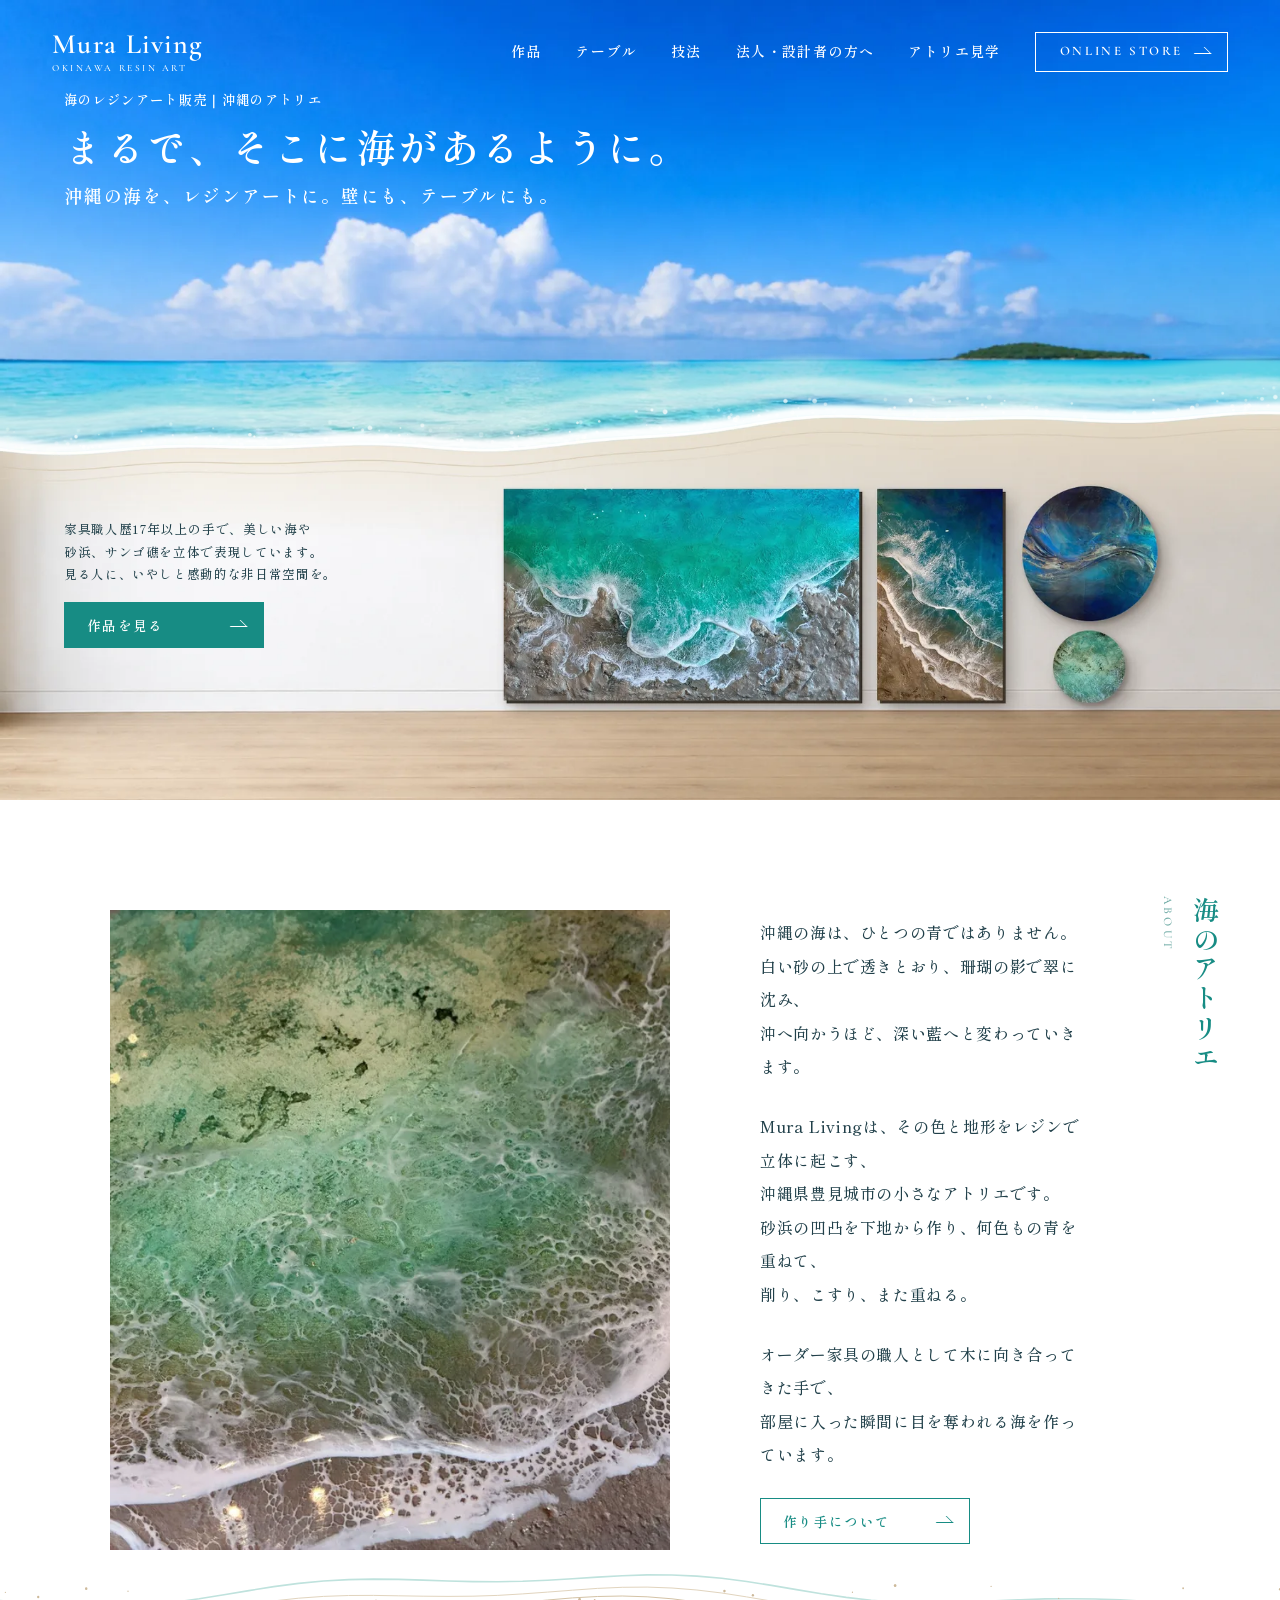
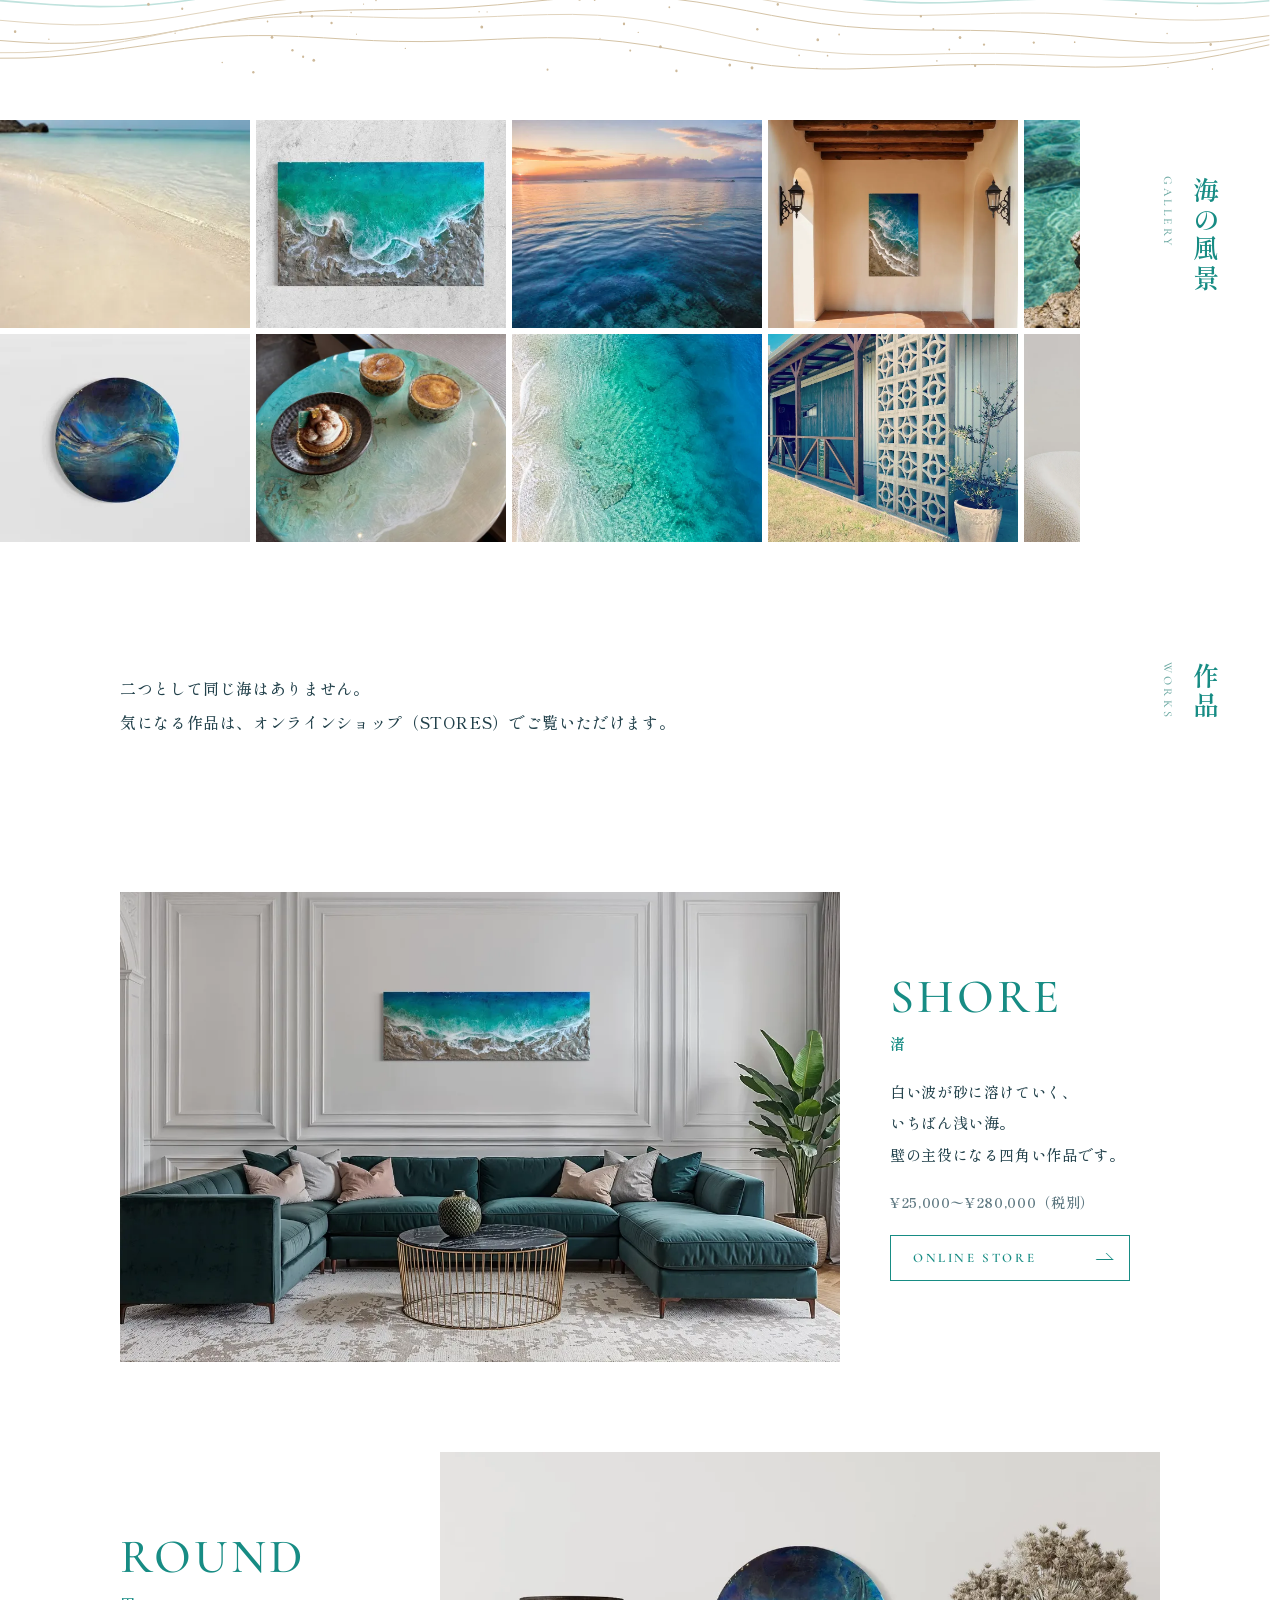
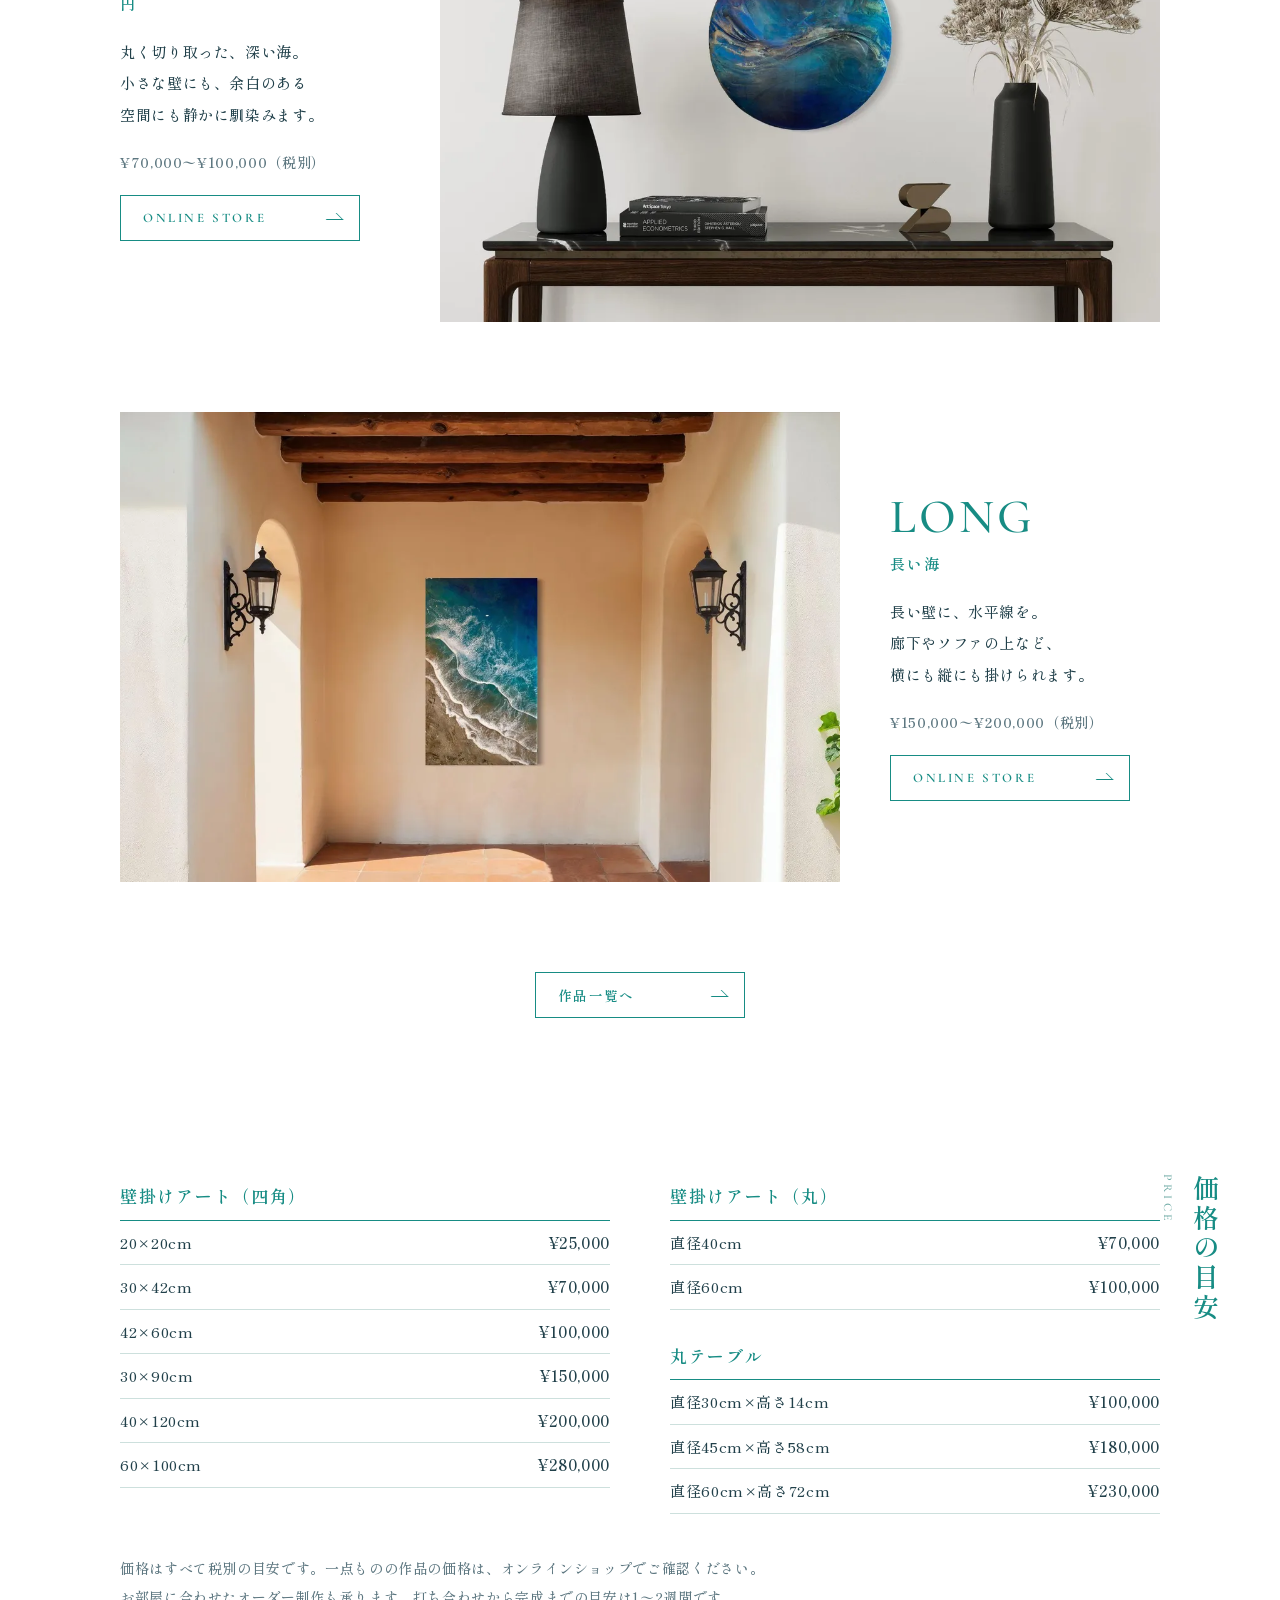
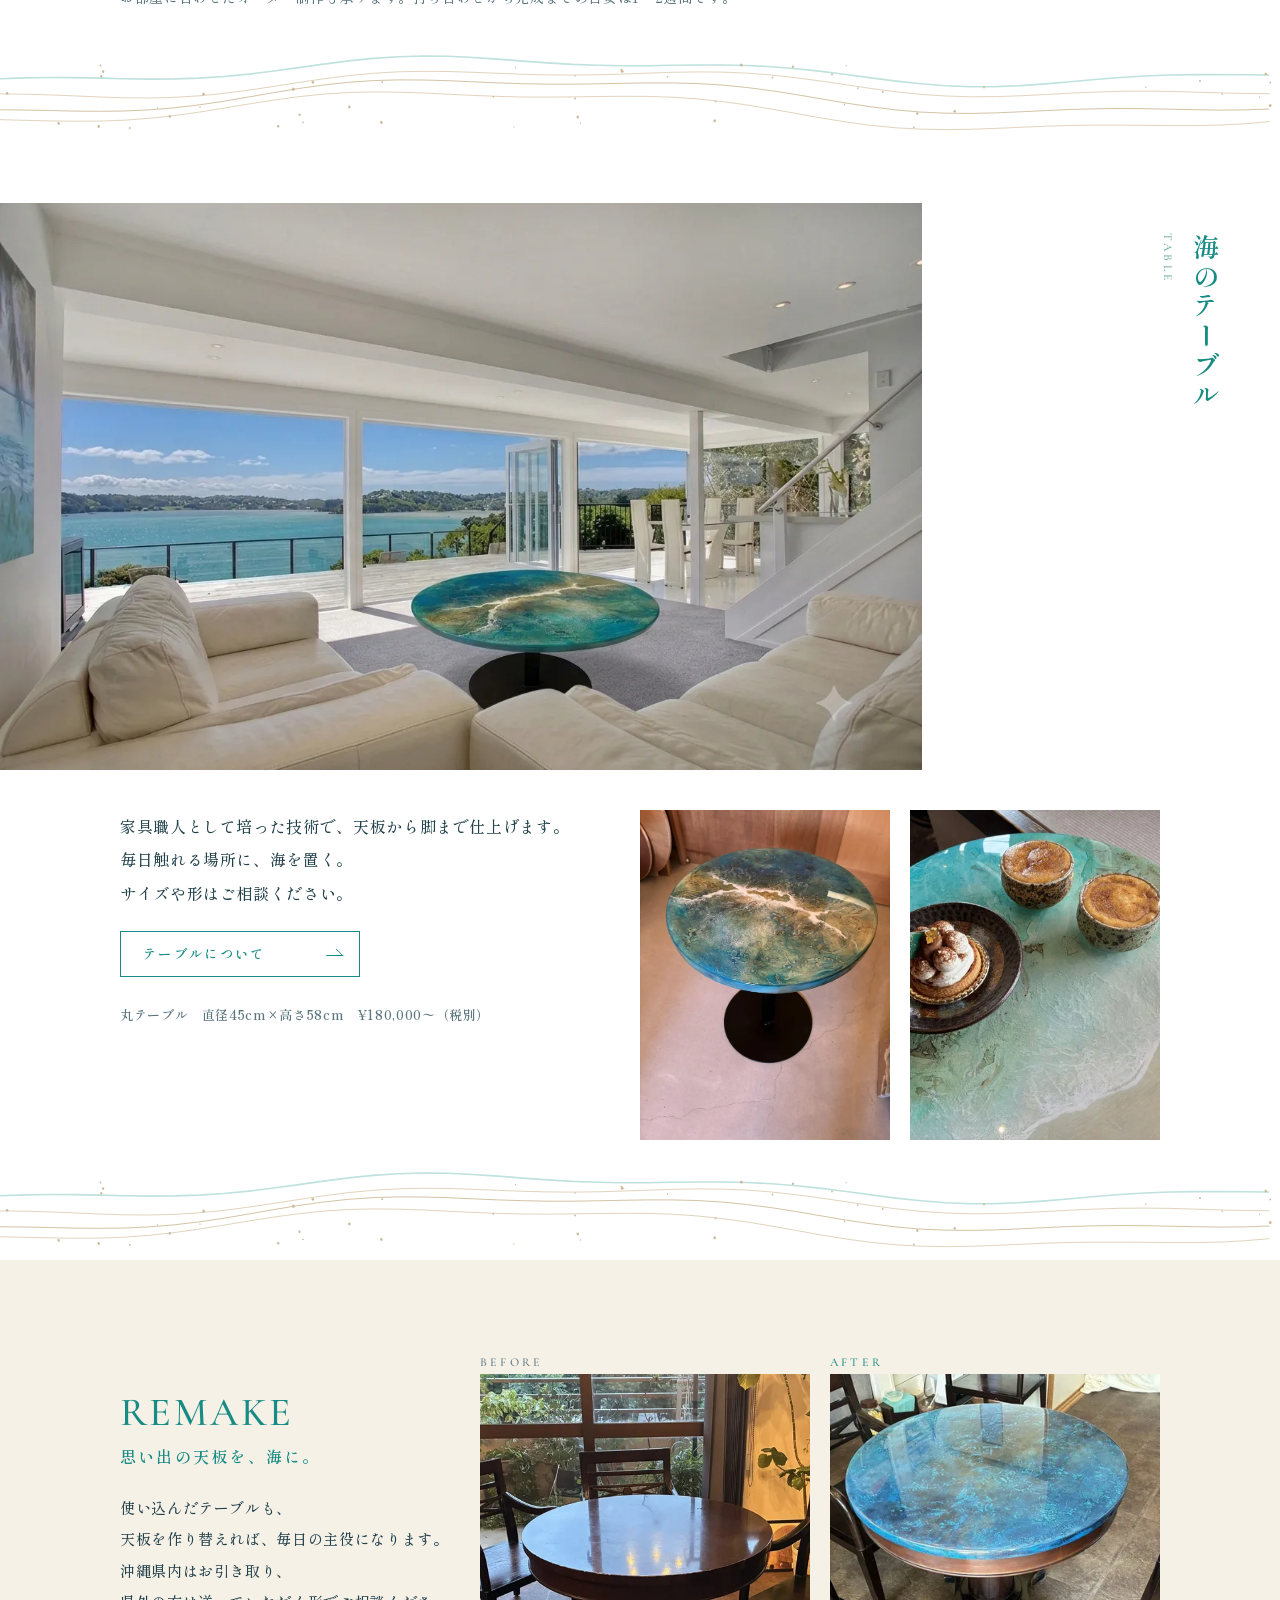
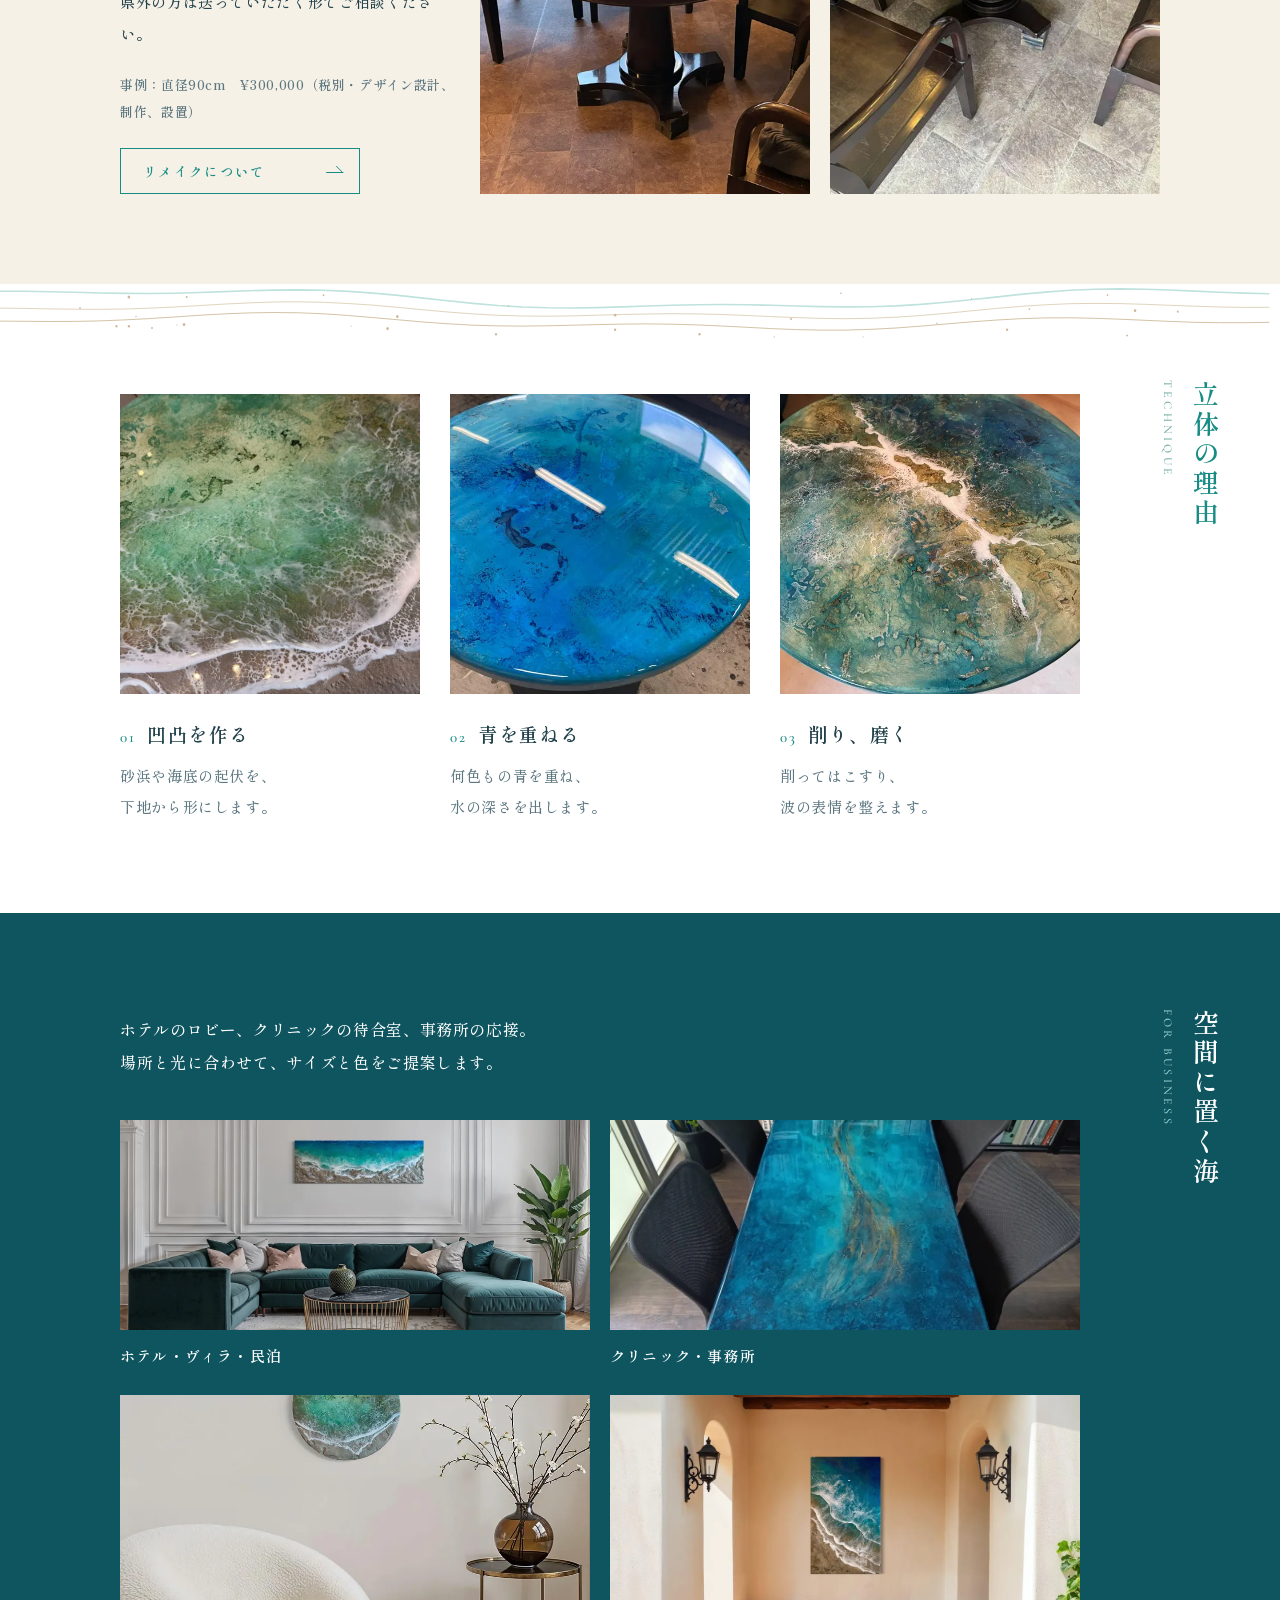
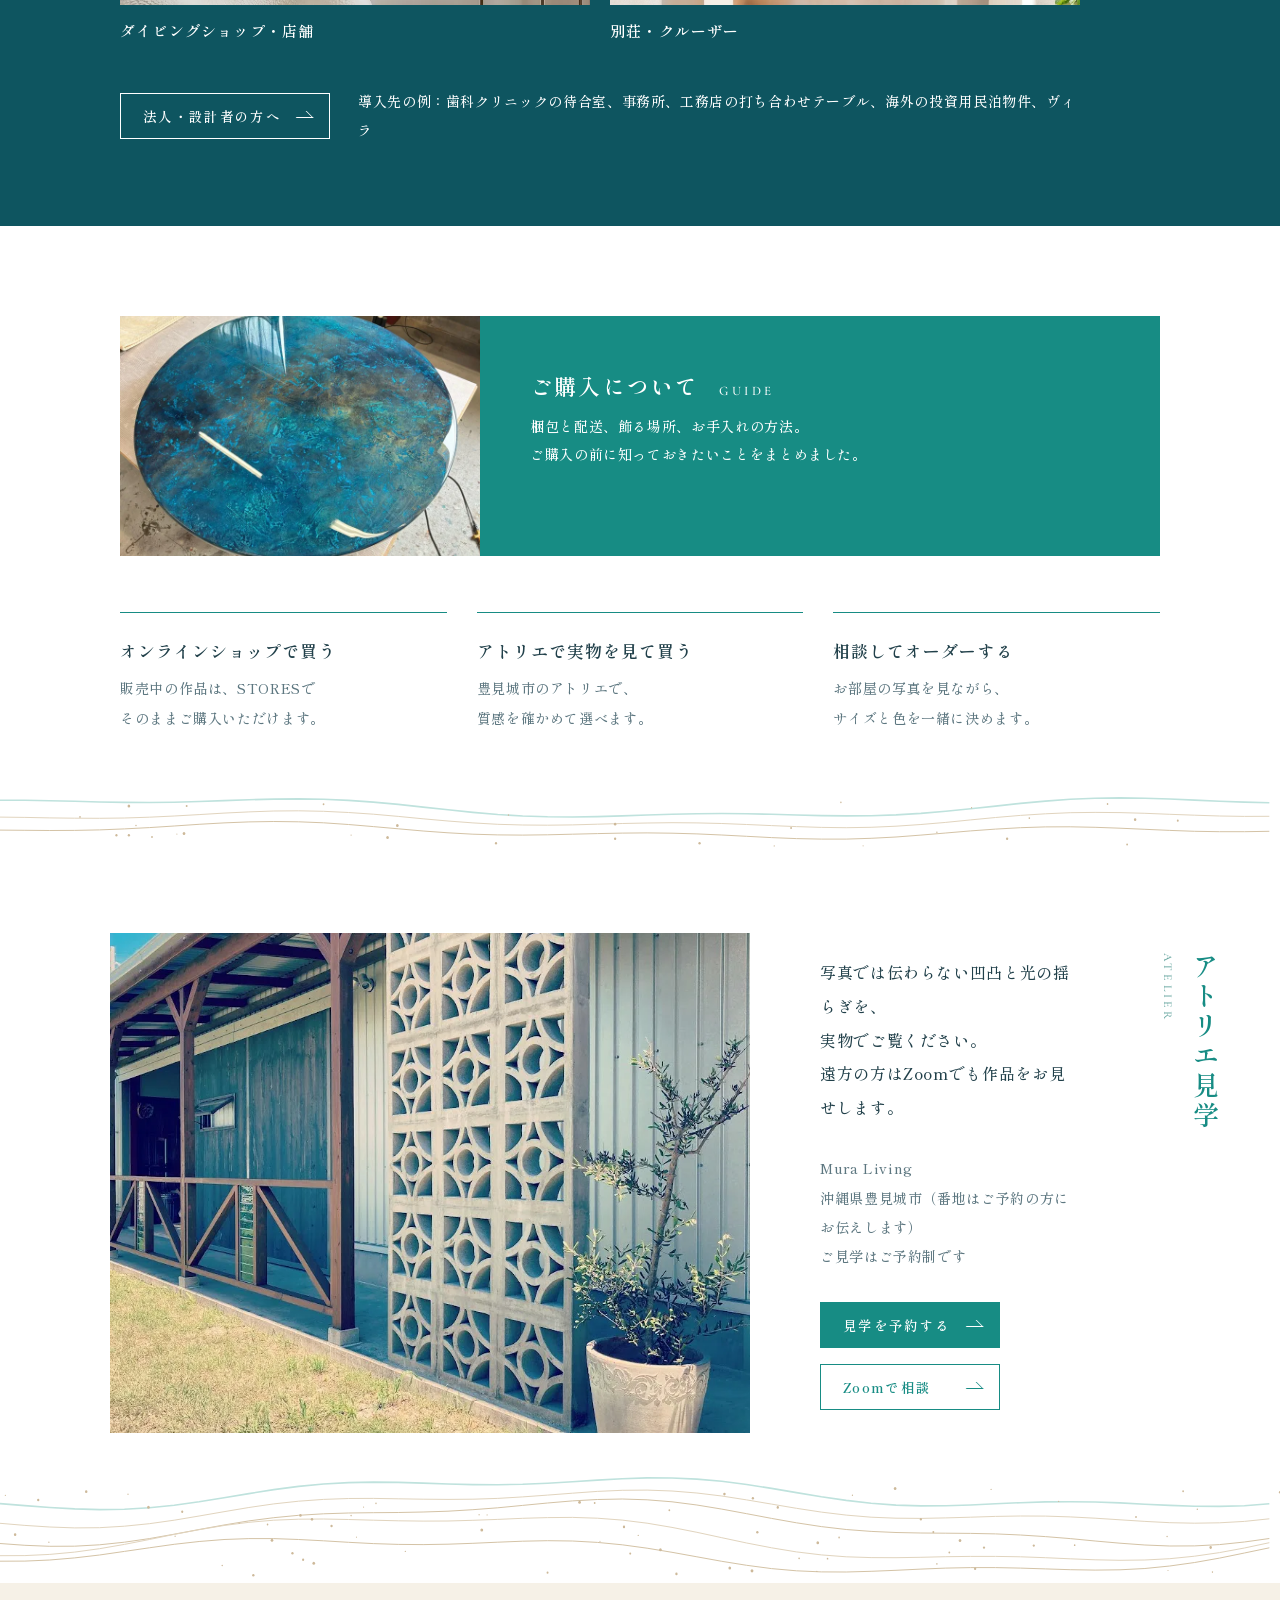
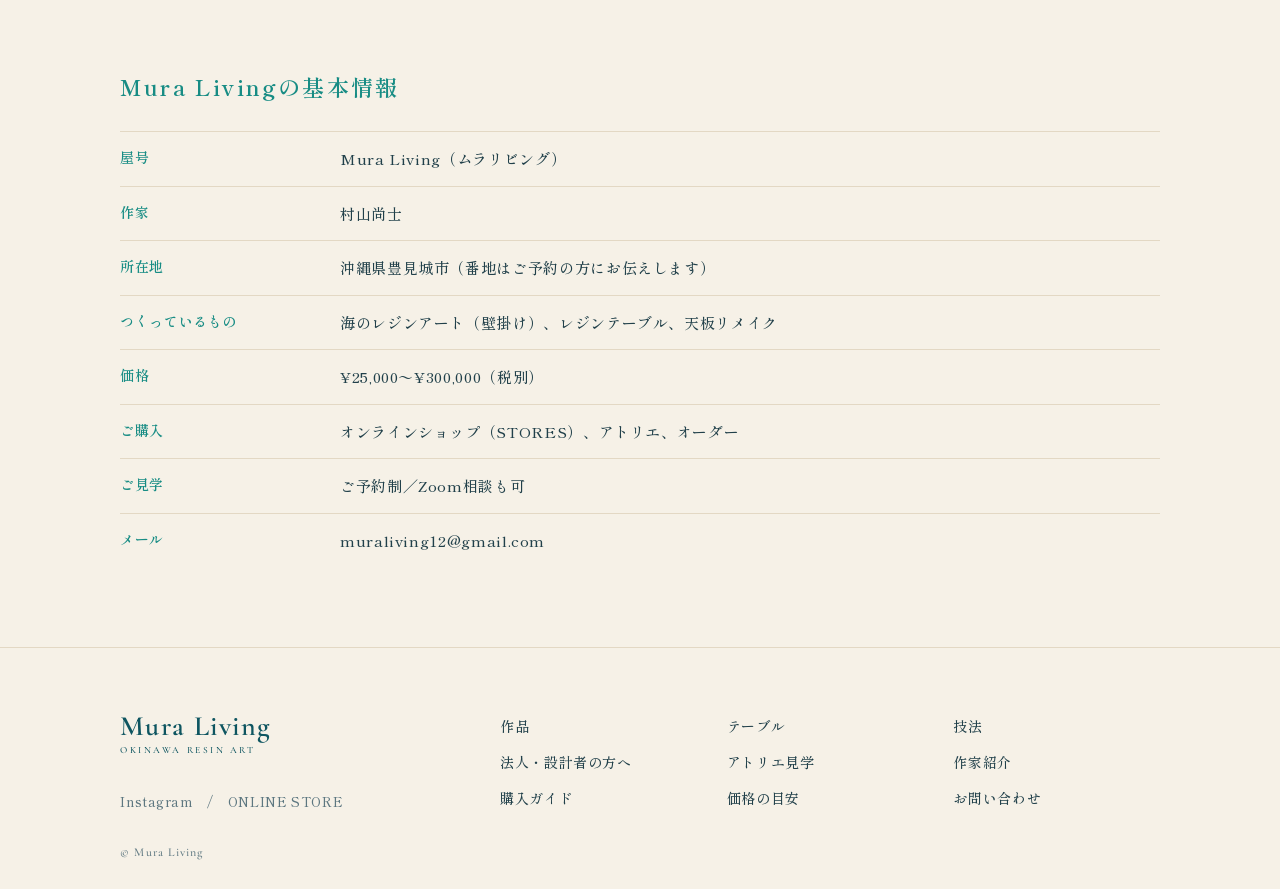
==== index.html @ c01e7023 "ヒーローの見出しを1か所にまとめて一体感を出す Co-Authored-By: Claude Opus 5.5 <noreply@anthropic.com>" ====
<!doctype html>
<html lang="ja">
<head>
<meta charset="utf-8">
<meta name="viewport" content="width=device-width, initial-scale=1">
<meta name="robots" content="noindex, nofollow">
<title>海のレジンアート販売｜沖縄のアトリエ Mura Living</title>
<meta name="description" content="沖縄県豊見城市のアトリエで、立体的な海のレジンアートとレジンテーブルを一点ずつ手作りしています。作品はオンラインショップで購入でき、アトリエ見学やZoom相談も受け付けています。">
<link rel="preconnect" href="https://fonts.googleapis.com">
<link rel="preconnect" href="https://fonts.gstatic.com" crossorigin>
<link rel="stylesheet" href="https://fonts.googleapis.com/css2?family=Shippori+Mincho:wght@500;600&family=Cormorant+Garamond:wght@500;600&display=swap">
<link rel="stylesheet" href="assets/css/style.css?v=9">
</head>
<body>
<header class="hd" id="top">
  <a class="logo" href="#top"><b>Mura Living</b><small>OKINAWA RESIN ART</small></a>
  <button class="burger" aria-label="メニューを開く" aria-expanded="false" aria-controls="nav"><span></span><span></span></button>
  <nav id="nav" class="nav">
    <a href="#works">作品</a>
    <a href="#table">テーブル</a>
    <a href="#technique">技法</a>
    <a href="#business">法人・設計者の方へ</a>
    <a href="#atelier">アトリエ見学</a>
    <a class="btn btn--en" href="https://mura-living.stores.jp/" target="_blank" rel="noopener">ONLINE STORE</a>
  </nav>
</header>

<main>
<section class="hero">
  <picture><source media="(max-width:900px)" srcset="assets/img/h3-sea-sp.webp?v=2"><img class="hero__bg" src="assets/img/h3-sea.webp?v=2" alt="明るい水色の沖縄の海" width="2160" height="1350"></picture>
  <picture><source media="(max-width:900px)" srcset="assets/img/h3-layer-sp.webp?v=4"><img class="hero__layer" src="assets/img/h3-layer.webp?v=4" alt="波打ち際の先の白い壁に飾った、海のレジンアートの作品" width="2160" height="1350"></picture>
  <div class="hero__t1">
    <h1>海のレジンアート販売｜沖縄のアトリエ</h1>
    <p class="hero__copy">まるで、そこに海があるように。</p>
    <p class="hero__sub">沖縄の海を、レジンアートに。壁にも、テーブルにも。</p>
  </div>
  <div class="hero__t2">
    <p class="hero__lead">家具職人歴17年以上の手で、美しい海や<br>砂浜、サンゴ礁を立体で表現しています。<br><span class="pcs">見る人に、いやしと感動的な非日常空間を。</span></p>
    <a class="btn btn--hero" href="#works">作品を見る</a>
  </div>
</section>

<section class="about sand-b1 reveal" id="about">
  <img src="assets/img/image20.webp" alt="砂浜と波の泡を表した、レジンアートの接写" loading="lazy" width="1000" height="750">
  <div class="about__body">
    <p>沖縄の海は、ひとつの青ではありません。<br>白い砂の上で透きとおり、珊瑚の影で翠に沈み、<br>沖へ向かうほど、深い藍へと変わっていきます。</p>
    <p>Mura Livingは、その色と地形をレジンで立体に起こす、<br>沖縄県豊見城市の小さなアトリエです。<br>砂浜の凹凸を下地から作り、何色もの青を重ねて、<br>削り、こすり、また重ねる。</p>
    <p>オーダー家具の職人として木に向き合ってきた手で、<br>部屋に入った瞬間に目を奪われる海を作っています。</p>
    <a class="btn" href="#atelier">作り手について</a>
  </div>
  <h2 class="vhead">海のアトリエ<span>ABOUT</span></h2>
</section>

<section class="gallery" aria-label="海の風景と作品">
  <div class="gallery__wrap">
    <div class="loop"><div class="loop__track">
      <img src="assets/img/g-a2-wave.webp" alt="" loading="lazy"><img src="assets/img/image8.webp" alt="" loading="lazy"><img src="assets/img/g-a3-reef.webp" alt="" loading="lazy"><img src="assets/img/image33.webp" alt="" loading="lazy"><img src="assets/img/g-a4-rock.webp" alt="" loading="lazy">
      <img src="assets/img/g-a2-wave.webp" alt="" loading="lazy"><img src="assets/img/image8.webp" alt="" loading="lazy"><img src="assets/img/g-a3-reef.webp" alt="" loading="lazy"><img src="assets/img/image33.webp" alt="" loading="lazy"><img src="assets/img/g-a4-rock.webp" alt="" loading="lazy">
    </div></div>
    <div class="loop loop--r"><div class="loop__track">
      <img src="assets/img/image14.webp" alt="" loading="lazy"><img src="assets/img/image26.webp" alt="" loading="lazy"><img src="assets/img/g-a1-sea.webp" alt="" loading="lazy"><img src="assets/img/image10.webp" alt="" loading="lazy"><img src="assets/img/image21.webp" alt="" loading="lazy">
      <img src="assets/img/image14.webp" alt="" loading="lazy"><img src="assets/img/image26.webp" alt="" loading="lazy"><img src="assets/img/g-a1-sea.webp" alt="" loading="lazy"><img src="assets/img/image10.webp" alt="" loading="lazy"><img src="assets/img/image21.webp" alt="" loading="lazy">
    </div></div>
  </div>
  <h2 class="vhead">海の風景<span>GALLERY</span></h2>
</section>

<section class="works" id="works">
  <div class="works__lead reveal">
    <p>二つとして同じ海はありません。<br>気になる作品は、オンラインショップ（STORES）でご覧いただけます。</p>
    <h2 class="vhead">作品<span>WORKS</span></h2>
  </div>
  <article class="work reveal">
    <img src="assets/img/image5.webp" alt="ソファの上に掛けた四角い海のレジンアート" loading="lazy" width="1300" height="813">
    <div><h3>SHORE<small>渚</small></h3><p>白い波が砂に溶けていく、<br>いちばん浅い海。<br>壁の主役になる四角い作品です。</p><p class="price">¥25,000〜¥280,000（税別）</p><a class="btn btn--en" href="https://mura-living.stores.jp/" target="_blank" rel="noopener">ONLINE STORE</a></div>
  </article>
  <article class="work work--r reveal">
    <img src="assets/img/image9.webp" alt="棚の上の壁に掛けた丸い海のレジンアート" loading="lazy" width="1200" height="750">
    <div><h3>ROUND<small>円</small></h3><p>丸く切り取った、深い海。<br>小さな壁にも、余白のある<br>空間にも静かに馴染みます。</p><p class="price">¥70,000〜¥100,000（税別）</p><a class="btn btn--en" href="https://mura-living.stores.jp/" target="_blank" rel="noopener">ONLINE STORE</a></div>
  </article>
  <article class="work reveal">
    <img src="assets/img/image33.webp" alt="玄関ホールの壁に掛けた縦長の海のレジンアート" loading="lazy" width="1200" height="750">
    <div><h3>LONG<small>長い海</small></h3><p>長い壁に、水平線を。<br>廊下やソファの上など、<br>横にも縦にも掛けられます。</p><p class="price">¥150,000〜¥200,000（税別）</p><a class="btn btn--en" href="https://mura-living.stores.jp/" target="_blank" rel="noopener">ONLINE STORE</a></div>
  </article>
  <p class="center reveal"><a class="btn" href="https://mura-living.stores.jp/" target="_blank" rel="noopener">作品一覧へ</a></p>
</section>

<section class="price-sec sand-b2 reveal" id="price">
  <div class="price-sec__grid">
    <div><h3>壁掛けアート（四角）</h3>
      <dl><div><dt>20×20cm</dt><dd>¥25,000</dd></div><div><dt>30×42cm</dt><dd>¥70,000</dd></div><div><dt>42×60cm</dt><dd>¥100,000</dd></div><div><dt>30×90cm</dt><dd>¥150,000</dd></div><div><dt>40×120cm</dt><dd>¥200,000</dd></div><div><dt>60×100cm</dt><dd>¥280,000</dd></div></dl></div>
    <div><h3>壁掛けアート（丸）</h3>
      <dl><div><dt>直径40cm</dt><dd>¥70,000</dd></div><div><dt>直径60cm</dt><dd>¥100,000</dd></div></dl>
      <h3 class="mt">丸テーブル</h3>
      <dl><div><dt>直径30cm×高さ14cm</dt><dd>¥100,000</dd></div><div><dt>直径45cm×高さ58cm</dt><dd>¥180,000</dd></div><div><dt>直径60cm×高さ72cm</dt><dd>¥230,000</dd></div></dl></div>
    <p class="note">価格はすべて税別の目安です。一点ものの作品の価格は、オンラインショップでご確認ください。<br>お部屋に合わせたオーダー制作も承ります。打ち合わせから完成までの目安は1〜2週間です。</p>
  </div>
  <h2 class="vhead">価格の目安<span>PRICE</span></h2>
</section>

<section class="table sand-b2" id="table">
  <div class="table__main reveal">
    <img src="assets/img/image24.webp" alt="海の見えるリビングに置いたレジンテーブルの設置イメージ" loading="lazy" width="1257" height="832">
    <h2 class="vhead">海のテーブル<span>TABLE</span></h2>
  </div>
  <div class="table__sub reveal">
    <div><p>家具職人として培った技術で、天板から脚まで仕上げます。<br>毎日触れる場所に、海を置く。<br>サイズや形はご相談ください。</p><a class="btn" href="#contact">テーブルについて</a><p class="price">丸テーブル　直径45cm×高さ58cm　¥180,000〜（税別）</p></div>
    <img src="assets/img/image12.webp" alt="海のレジンアートを天板にした丸テーブル" loading="lazy" width="620" height="827">
    <img src="assets/img/image26.webp" alt="エメラルド色の天板のレジンテーブル" loading="lazy" width="620" height="465">
  </div>
</section>

<section class="remake" id="remake">
  <div class="remake__in reveal">
    <div>
      <h2 class="en">REMAKE<small>思い出の天板を、海に。</small></h2>
      <p>使い込んだテーブルも、<br>天板を作り替えれば、毎日の主役になります。<br>沖縄県内はお引き取り、<br>県外の方は送っていただく形でご相談ください。</p>
      <p class="price">事例：直径90cm　¥300,000（税別・デザイン設計、制作、設置）</p>
      <a class="btn" href="#contact">リメイクについて</a>
    </div>
    <figure><figcaption>BEFORE</figcaption><img src="assets/img/image29.webp" alt="リメイク前の木の丸テーブル" loading="lazy" width="700" height="633"></figure>
    <figure><figcaption class="on">AFTER</figcaption><img src="assets/img/image30.webp" alt="天板を青いレジンアートにしたテーブル" loading="lazy" width="700" height="525"></figure>
  </div>
</section>

<section class="tech sand-t3" id="technique">
  <ol class="tech__list reveal">
    <li><img src="assets/img/image20.webp" alt="砂浜の凹凸を表した接写" loading="lazy"><h3>凹凸を作る</h3><p>砂浜や海底の起伏を、<br>下地から形にします。</p></li>
    <li><img src="assets/img/image18.webp" alt="青を重ねたレジンの天板" loading="lazy"><h3>青を重ねる</h3><p>何色もの青を重ね、<br>水の深さを出します。</p></li>
    <li><img src="assets/img/image19.webp" alt="削って表情を出したレジンの天板" loading="lazy"><h3>削り、磨く</h3><p>削ってはこすり、<br>波の表情を整えます。</p></li>
  </ol>
  <h2 class="vhead">立体の理由<span>TECHNIQUE</span></h2>
</section>

<section class="biz" id="business">
  <div class="biz__in">
    <p class="biz__lead reveal">ホテルのロビー、クリニックの待合室、事務所の応接。<br>場所と光に合わせて、サイズと色をご提案します。</p>
    <ul class="biz__list reveal">
      <li><img src="assets/img/image5.webp" alt="" loading="lazy">ホテル・ヴィラ・民泊</li>
      <li><img src="assets/img/image25.webp" alt="" loading="lazy">クリニック・事務所</li>
      <li><img src="assets/img/image21.webp" alt="" loading="lazy">ダイビングショップ・店舗</li>
      <li><img src="assets/img/image33.webp" alt="" loading="lazy">別荘・クルーザー</li>
    </ul>
    <div class="biz__foot reveal"><a class="btn btn--w" href="#contact">法人・設計者の方へ</a><p>導入先の例：歯科クリニックの待合室、事務所、工務店の打ち合わせテーブル、海外の投資用民泊物件、ヴィラ</p></div>
  </div>
  <h2 class="vhead vhead--w">空間に置く海<span>FOR BUSINESS</span></h2>
</section>

<section class="guide sand-b3" id="guide">
  <div class="guide__band reveal">
    <img src="assets/img/image31.webp" alt="青いレジンの丸い天板" loading="lazy">
    <a href="#contact"><h2>ご購入について<span>GUIDE</span></h2><p>梱包と配送、飾る場所、お手入れの方法。<br>ご購入の前に知っておきたいことをまとめました。</p></a>
  </div>
  <ul class="guide__ways reveal">
    <li><h3>オンラインショップで買う</h3><p>販売中の作品は、STORESで<br>そのままご購入いただけます。</p></li>
    <li><h3>アトリエで実物を見て買う</h3><p>豊見城市のアトリエで、<br>質感を確かめて選べます。</p></li>
    <li><h3>相談してオーダーする</h3><p>お部屋の写真を見ながら、<br>サイズと色を一緒に決めます。</p></li>
  </ul>
</section>

<section class="atelier sand-b1" id="atelier">
  <img class="reveal" src="assets/img/image10.webp" alt="ブロック塀のあるアトリエの外観" loading="lazy" width="881" height="879">
  <div class="reveal" id="contact">
    <p>写真では伝わらない凹凸と光の揺らぎを、<br>実物でご覧ください。<br>遠方の方はZoomでも作品をお見せします。</p>
    <p class="addr">Mura Living<br>沖縄県豊見城市（番地はご予約の方にお伝えします）<br>ご見学はご予約制です</p>
    <div class="btns"><a class="btn btn--fill" href="mailto:muraliving12@gmail.com?subject=アトリエ見学の予約">見学を予約する</a><a class="btn" href="mailto:muraliving12@gmail.com?subject=Zoom相談">Zoomで相談</a></div>
  </div>
  <h2 class="vhead">アトリエ見学<span>ATELIER</span></h2>
</section>

<section class="facts" id="facts">
  <h2 class="reveal">Mura Livingの基本情報</h2>
  <dl class="reveal">
    <div><dt>屋号</dt><dd>Mura Living（ムラリビング）</dd></div>
    <div><dt>作家</dt><dd>村山尚士</dd></div>
    <div><dt>所在地</dt><dd>沖縄県豊見城市（番地はご予約の方にお伝えします）</dd></div>
    <div><dt>つくっているもの</dt><dd>海のレジンアート（壁掛け）、レジンテーブル、天板リメイク</dd></div>
    <div><dt>価格</dt><dd>¥25,000〜¥300,000（税別）</dd></div>
    <div><dt>ご購入</dt><dd>オンラインショップ（STORES）、アトリエ、オーダー</dd></div>
    <div><dt>ご見学</dt><dd>ご予約制／Zoom相談も可</dd></div>
    <div><dt>メール</dt><dd>muraliving12@gmail.com</dd></div>
  </dl>
</section>
</main>

<footer class="ft">
  <div>
    <a class="logo" href="#top"><b>Mura Living</b><small>OKINAWA RESIN ART</small></a>
    <p class="ft__sns"><a href="https://www.instagram.com/mura_living.okinawa/" target="_blank" rel="noopener">Instagram</a>　/　<a href="https://mura-living.stores.jp/" target="_blank" rel="noopener">ONLINE STORE</a></p>
  </div>
  <nav aria-label="フッター">
    <a href="#works">作品</a><a href="#table">テーブル</a><a href="#technique">技法</a>
    <a href="#business">法人・設計者の方へ</a><a href="#atelier">アトリエ見学</a><a href="#about">作家紹介</a>
    <a href="#guide">購入ガイド</a><a href="#price">価格の目安</a><a href="#contact">お問い合わせ</a>
  </nav>
  <small class="ft__c">© Mura Living</small>
</footer>
<script src="assets/js/main.js"></script>
</body>
</html>
---- assets/css/style.css ----
/* Mura Living 案A */
:root{--ink:#21404A;--sub:#5D7780;--teal:#178C84;--deep:#0E5560;--line:#CDE0DD;--sand:#F6F1E7;--en:"Cormorant Garamond",serif;--jp:"Shippori Mincho","Hiragino Mincho ProN","Yu Mincho",serif}
*{box-sizing:border-box}html{scroll-behavior:smooth;scroll-padding-top:90px}
body{margin:0;background:#fff;color:var(--ink);font-family:var(--jp);font-weight:500;font-size:16px;line-height:2.1;letter-spacing:.04em;overflow-x:clip}
img{display:block;max-width:100%;height:auto}a{color:inherit;text-decoration:none}p{margin:0}h1,h2,h3{margin:0;font-weight:600}ul,ol,dl,dd{margin:0;padding:0;list-style:none}em{font-style:normal}
.pc{display:inline}section{position:relative}
.logo{display:inline-block;line-height:1.05;color:var(--deep)}.logo b{display:block;font:600 28px/1 var(--en);letter-spacing:.05em}.logo small{display:block;font:500 9.5px/1 var(--en);letter-spacing:.27em;margin-top:6px}
.btn{position:relative;display:inline-flex;align-items:center;min-width:210px;height:46px;padding:0 44px 0 22px;border:1px solid var(--teal);color:var(--teal);font-size:13.5px;letter-spacing:.1em;font-weight:600;transition:background .3s,color .3s;background:#fff0}
.btn::after{content:"";position:absolute;right:14px;top:50%;width:16px;height:6px;border-bottom:1px solid currentColor;border-right:1px solid currentColor;transform:skewX(45deg) translateY(-70%);transition:right .3s}
.btn:hover{background:var(--teal);color:#fff}.btn:hover::after{right:9px}
.btn--fill{background:var(--teal);color:#fff}.btn--fill:hover{background:var(--deep);border-color:var(--deep)}
.btn--en{font-family:var(--en);letter-spacing:.2em;font-size:13px}
.btn--w{border-color:#fff;color:#fff}.btn--w:hover{background:#fff;color:var(--deep)}
:focus-visible{outline:2px solid var(--teal);outline-offset:3px}
.hd{position:absolute;inset:0 0 auto;z-index:20;display:flex;justify-content:space-between;align-items:center;padding:30px 52px 0}
.nav{display:flex;align-items:center;gap:34px;font-size:14px;font-weight:600;letter-spacing:.1em}.nav a:not(.btn):hover{color:var(--teal)}
.nav .btn{min-width:164px;height:40px;background:#fff;padding-left:24px}.nav .btn:hover{background:var(--teal)}
.burger{display:none;background:none;border:0;width:40px;height:40px;padding:8px;cursor:pointer}.burger span{display:block;height:1.5px;background:#fff;margin:8px 0;transition:transform .3s}
.sp{display:none}
.hero{position:relative;overflow:hidden;height:62.5vw;min-height:560px;background:#CFEFEF}
.hero__bg,.hero__layer{position:absolute;inset:0;width:100%;height:100%;object-fit:cover}
.hero picture{position:static}.hero__bg{animation:zoom 14s ease-out both}.hero__layer{animation:tide 2.2s .25s cubic-bezier(.2,.75,.2,1) both}
@keyframes zoom{from{transform:scale(1.07)}to{transform:scale(1)}}
@keyframes tide{from{transform:translateY(7%);opacity:.2}to{transform:none;opacity:1}}
@keyframes up{from{opacity:0;transform:translateY(20px)}to{opacity:1;transform:none}}
.hero__t1{position:absolute;left:5vw;top:7vw;color:#fff;animation:up 1.2s .4s both}
.hero h1{font-size:clamp(12px,1.04vw,18px);letter-spacing:.1em;line-height:1.5;margin-bottom:.9vw}
.hero__copy{font-size:clamp(28px,3.06vw,56px);font-weight:600;line-height:1.3;letter-spacing:.07em}
.hero__t2{position:absolute;left:5vw;top:39.6vw;animation:up 1.2s 1.1s both}
.hero__sub{font-size:clamp(15px,1.39vw,25px);font-weight:600;letter-spacing:.1em;line-height:1.6;margin-top:.7vw}
.hero__lead{font-size:clamp(11.5px,.98vw,17px);line-height:1.78;margin:.9vw 0 1.3vw}
.btn--hero{background:var(--teal);color:#fff;min-width:200px}.btn--hero:hover{background:var(--deep);border-color:var(--deep);color:#fff}
.hd .logo{color:#fff}.nav{color:#fff}.nav .btn{background:#fff0;border-color:#fff;color:#fff}.nav .btn:hover{background:#fff;color:var(--teal)}
.vhead{position:absolute;right:62px;top:96px;writing-mode:vertical-rl;font-size:26px;letter-spacing:.14em;color:var(--teal);line-height:1}
.vhead span{position:absolute;top:0;right:44px;font:500 12px/1 var(--en);letter-spacing:.27em;color:#6CA9A3}
.vhead--w{color:#fff}.vhead--w span{color:#9CCFCB}
.sand-b1::after,.sand-b2::after,.sand-b3::after,.sand-t3::before{content:"";position:absolute;left:0;right:0;background-repeat:no-repeat;background-size:100% 100%;pointer-events:none}
.sand-b1::after{bottom:0;height:110px;background-image:url(../img/sand-1.svg)}.sand-b2::after{bottom:0;height:90px;background-image:url(../img/sand-2.svg)}
.sand-b3::after{bottom:0;height:70px;background-image:url(../img/sand-3.svg)}.sand-t3::before{top:0;height:70px;background-image:url(../img/sand-3.svg)}
.about{display:grid;grid-template-columns:minmax(0,560px) minmax(0,1fr);gap:90px;padding:110px 200px 130px 110px;align-items:center;max-width:1440px;margin:auto}
.about img{width:100%;height:640px;object-fit:cover}.about__body{display:grid;gap:26px;justify-items:start;font-size:16px}
.gallery{padding:40px 0;max-width:100%}.gallery__wrap{width:calc(100% - 200px);overflow:hidden;display:grid;gap:6px}
.loop{overflow:hidden}.loop__track{display:flex;gap:6px;width:max-content;animation:mq 70s linear infinite}.loop--r .loop__track{animation-direction:reverse;animation-delay:-20s}
.loop img{width:250px;height:208px;object-fit:cover;flex:none}@keyframes mq{to{transform:translateX(-50%)}}
.works{padding:90px 120px 60px;max-width:1440px;margin:auto;display:grid;gap:90px}.works__lead{position:relative;min-height:130px;padding-right:160px}.works__lead .vhead{top:-10px;right:-58px}
.work{display:grid;grid-template-columns:minmax(0,720px) minmax(0,1fr);gap:50px;align-items:center}.work img{width:100%;height:470px;object-fit:cover}
.work--r{grid-template-columns:minmax(0,1fr) minmax(0,720px)}.work--r img{order:2}
.work h3{font:500 48px/1 var(--en);letter-spacing:.06em;color:var(--teal);margin-bottom:22px}.work h3 small{display:block;font:600 15px/1.4 var(--jp);letter-spacing:.14em;margin-top:12px}
.work p{font-size:15px}.work .price{margin:18px 0 18px;font-size:14px;font-weight:600;color:var(--sub)}.work .btn{min-width:240px}.center{text-align:center}
.price-sec{padding:100px 120px 130px;max-width:1440px;margin:auto}.price-sec__grid{display:grid;grid-template-columns:repeat(2,minmax(0,1fr));gap:40px 60px;max-width:1040px}
.price-sec h3{font-size:17px;color:var(--teal);letter-spacing:.1em;padding-bottom:6px;border-bottom:1px solid var(--teal)}.price-sec .mt{margin-top:28px}
.price-sec dl>div{display:flex;justify-content:space-between;gap:16px;padding:6px 0;border-bottom:1px solid var(--line);font-size:15px;font-variant-numeric:tabular-nums}.price-sec dd{font-weight:600}
.note{grid-column:1/-1;font-size:14px;color:var(--sub)}
.table{padding:60px 0 120px;max-width:1440px;margin:auto}.table__main{position:relative}.table__main img{width:1040px;max-width:72%;height:auto;aspect-ratio:13/8;object-fit:cover}.table__main .vhead{top:30px}
.table__sub{display:grid;grid-template-columns:minmax(0,1fr) 250px 250px;gap:20px;padding:40px 120px 0;align-items:start}.table__sub img{width:100%;height:330px;object-fit:cover}.table__sub .btn{margin:20px 0 24px;min-width:240px}.table__sub .price{font-size:13px;color:var(--sub);font-weight:600}
.remake{background:var(--sand);padding:90px 120px}.remake__in{display:grid;grid-template-columns:minmax(0,1fr) 330px 330px;gap:20px;max-width:1200px;margin:auto;align-items:end}
.en{font:500 40px/1 var(--en);letter-spacing:.06em;color:var(--teal);margin-bottom:24px}.en small{display:block;font:600 16px/1.5 var(--jp);letter-spacing:.14em;margin-top:12px}
.remake p{font-size:15px}.remake .price{font-size:13px;color:var(--sub);margin:22px 0;font-weight:600}.remake .btn{min-width:240px}
figure{margin:0}figcaption{font:500 12px/2 var(--en);letter-spacing:.27em;color:var(--sub)}figcaption.on{color:var(--teal)}figure img{width:100%;height:420px;object-fit:cover}
.tech{padding:110px 200px 90px 120px;max-width:1440px;margin:auto}.tech__list{display:grid;grid-template-columns:repeat(3,minmax(0,340px));gap:30px;counter-reset:s}
.tech__list li{counter-increment:s}.tech__list img{width:100%;aspect-ratio:1;object-fit:cover}.tech__list h3{margin:20px 0 6px;font-size:19px;letter-spacing:.08em}.tech__list h3::before{content:"0" counter(s);font:500 15px var(--en);color:var(--teal);margin-right:12px}.tech__list p{font-size:15px;color:var(--sub)}
.biz{background:var(--deep);color:#fff;padding:100px 200px 80px 120px}.biz__in{max-width:1120px;display:grid;gap:40px}.biz__list{display:grid;grid-template-columns:repeat(2,minmax(0,1fr));gap:24px 20px;font-size:15px;font-weight:600;letter-spacing:.08em}.biz__list img{width:100%;height:210px;object-fit:cover;margin-bottom:10px}
.biz__foot{display:flex;align-items:center;gap:28px;flex-wrap:wrap}.biz__foot p{font-size:14px;flex:1 1 320px}
.guide{padding:90px 120px 130px;max-width:1440px;margin:auto;display:grid;gap:56px}.guide__band{display:grid;grid-template-columns:360px minmax(0,1fr)}.guide__band img{width:100%;height:240px;object-fit:cover}
.guide__band a{display:block;background:var(--teal);color:#fff;padding:54px 50px;transition:background .3s}.guide__band a:hover{background:var(--deep)}.guide__band h2{font-size:22px;letter-spacing:.1em;margin-bottom:12px;line-height:1.4}.guide__band h2 span{font:500 13px var(--en);letter-spacing:.27em;margin-left:20px}.guide__band p{font-size:14px;line-height:2}
.guide__ways{display:grid;grid-template-columns:repeat(3,minmax(0,1fr));gap:30px}.guide__ways li{border-top:1px solid var(--teal);padding-top:20px}.guide__ways h3{font-size:17px;letter-spacing:.06em;margin-bottom:6px}.guide__ways p{font-size:14px;color:var(--sub)}
.atelier{display:grid;grid-template-columns:minmax(0,640px) minmax(0,1fr);gap:70px;padding:70px 200px 150px 110px;max-width:1440px;margin:auto;align-items:center}.atelier img{width:100%;height:500px;object-fit:cover}.atelier .addr{font-size:14px;color:var(--sub);margin:30px 0}.atelier .vhead{top:90px}.btns{display:flex;flex-wrap:wrap;gap:16px}.btns .btn{min-width:180px}
.facts{background:var(--sand);padding:80px 120px}.facts h2{font-size:22px;color:var(--teal);letter-spacing:.1em;max-width:1200px;margin:0 auto 22px}.facts dl{max-width:1200px;margin:auto}.facts dl>div{display:grid;grid-template-columns:220px minmax(0,1fr);padding:11px 0;border-top:1px solid #E3D8C4;font-size:15px}.facts dt{color:var(--teal);font-weight:600;font-size:14px}
.ft{background:var(--sand);border-top:1px solid #E3D8C4;padding:64px 120px 30px;display:grid;grid-template-columns:minmax(0,1fr) minmax(0,660px);gap:30px}.ft nav{display:grid;grid-template-columns:repeat(3,minmax(0,1fr));gap:4px 20px;font-size:14px}.ft nav a:hover{color:var(--teal)}.ft__sns{font-size:13px;color:var(--sub);margin-top:24px}.ft__c{grid-column:1/-1;font:500 12px var(--en);letter-spacing:.1em;color:var(--sub)}
.reveal{opacity:0;transform:translateY(26px);transition:opacity 1.1s ease,transform 1.1s cubic-bezier(.2,.7,.2,1)}.reveal.is-in{opacity:1;transform:none}
@media (max-width:1180px){.about,.atelier,.tech,.biz{padding-right:130px}.about{gap:40px;padding-left:40px}.works,.price-sec,.guide,.facts,.remake{padding-left:40px;padding-right:40px}.table__sub{padding-inline:40px}.nav{gap:18px;font-size:13px}.remake__in{grid-template-columns:minmax(0,1fr) 240px 240px}.ft{padding-inline:40px}.tech{padding-left:40px}.biz{padding-left:40px}.atelier{padding-left:40px}.vhead{right:30px}}
@media (max-width:900px){
  body{font-size:15px;line-height:2}.pc{display:none}
  .hd{padding:24px 24px 0}.logo b{font-size:24px}.burger{display:block;position:relative;z-index:40}
  .nav{position:fixed;inset:0;background:#fffffff5;flex-direction:column;justify-content:center;gap:26px;font-size:16px;opacity:0;visibility:hidden;transition:opacity .3s;z-index:30}.nav.is-open{opacity:1;visibility:visible}
  .burger[aria-expanded=true] span{background:var(--deep)}.burger[aria-expanded=true] span:first-child{transform:translateY(5px) rotate(20deg)}.burger[aria-expanded=true] span:last-child{transform:translateY(-5px) rotate(-20deg)}
  .sp{display:inline}.hero{height:218vw;min-height:0}.hero__t1{left:24px;top:20vw}.hero h1{font-size:12.5px;margin-bottom:6px}.hero__copy{font-size:min(5.6vw,22px);letter-spacing:.02em;white-space:nowrap}.hero__t2{left:24px;right:24px;top:174vw;bottom:4vw;display:flex;flex-direction:column}.hero__sub{font-size:min(3.3vw,13px);letter-spacing:.01em;white-space:nowrap;margin-top:2px}.hero__lead{font-size:12.5px;letter-spacing:0;margin:0}.pcs{display:none}.btn--hero{margin-top:auto;width:100%}.nav{color:var(--ink)}.nav .btn{border-color:var(--teal);color:var(--teal)}
  .vhead{position:static;writing-mode:horizontal-tb;font-size:24px;letter-spacing:.1em;line-height:1.5}.vhead span{position:static;display:block;font-size:11px;margin-top:4px}
  .about__body br,.hero__lead br{display:none}.about{display:flex;flex-direction:column;align-items:stretch;gap:24px;padding:60px 24px 90px}.about .vhead{order:-1}.about img{height:300px}.about__body .btn{width:100%}
  .gallery{padding:0 0 30px;display:flex;flex-direction:column;gap:20px}.gallery .vhead{order:-1;padding:30px 24px 0}.gallery__wrap{width:100%}.loop img{width:170px;height:150px}
  .works{padding:50px 0 40px;gap:50px}.works__lead{padding:0 24px;display:flex;flex-direction:column;gap:14px;min-height:0}.works__lead .vhead{order:-1}.work,.work--r{display:block}.work--r img{order:0}.work img{height:250px}.work>div{padding:26px 24px 0}.work h3{font-size:36px;display:flex;align-items:baseline;gap:18px;margin-bottom:12px}.work h3 small{margin:0}.work .btn{width:100%}.center{padding:0 24px}.center .btn{width:100%}
  .price-sec{padding:50px 24px 90px}.price-sec{display:flex;flex-direction:column;gap:24px}.price-sec .vhead{order:-1}.price-sec__grid{grid-template-columns:minmax(0,1fr);gap:24px}.note{font-size:12.5px}
  .table{padding:40px 0 70px}.table__main{display:flex;flex-direction:column;gap:20px}.table__main .vhead{order:-1;padding:0 24px}.table__main img{max-width:100%;width:100%;height:260px}.table__sub{grid-template-columns:repeat(2,minmax(0,1fr));padding:24px 24px 0;gap:8px}.table__sub>div{grid-column:1/-1;margin-bottom:16px}.table__sub img{height:220px}.table__sub .btn{width:100%}
  .remake{padding:50px 24px}.remake__in{grid-template-columns:repeat(2,minmax(0,1fr));gap:14px}.remake__in>div{grid-column:1/-1;order:2}.remake .btn{width:100%}figure img{height:210px}.en{font-size:32px}
  .tech{padding:60px 24px;display:flex;flex-direction:column;gap:24px}.tech .vhead{order:-1}.tech__list{grid-template-columns:minmax(0,1fr);gap:18px}.tech__list li{display:grid;grid-template-columns:130px minmax(0,1fr);column-gap:18px;align-content:start}.tech__list img{grid-row:1/3}.tech__list h3{margin:4px 0 0;font-size:17px;align-self:end}.tech__list p{font-size:12.5px}
  .biz{padding:50px 24px;display:flex;flex-direction:column;gap:22px}.biz .vhead{order:-1}.biz__list{grid-template-columns:minmax(0,1fr);gap:16px}.biz__list img{height:96px;margin-bottom:8px}.biz__foot .btn{width:100%}.biz__foot p{font-size:12.5px;flex-basis:100%}
  .guide{padding:40px 24px 70px;gap:30px}.guide__band{grid-template-columns:minmax(0,1fr)}.guide__band img{height:140px}.guide__band a{padding:26px 24px}.guide__ways{grid-template-columns:minmax(0,1fr);gap:18px}
  .atelier{display:flex;flex-direction:column;align-items:stretch;gap:24px;padding:40px 24px 90px}.atelier .vhead{order:-1}.atelier img{height:300px}.btns .btn{width:100%}
  .facts{padding:50px 24px}.facts h2{font-size:19px}.facts dl>div{grid-template-columns:minmax(0,1fr);gap:2px}
  .ft{grid-template-columns:minmax(0,1fr);padding:40px 24px 24px}.ft nav{grid-template-columns:repeat(2,minmax(0,1fr))}
}
@media (prefers-reduced-motion:reduce){*{animation:none!important;transition:none!important;scroll-behavior:auto!important}.reveal{opacity:1;transform:none}}
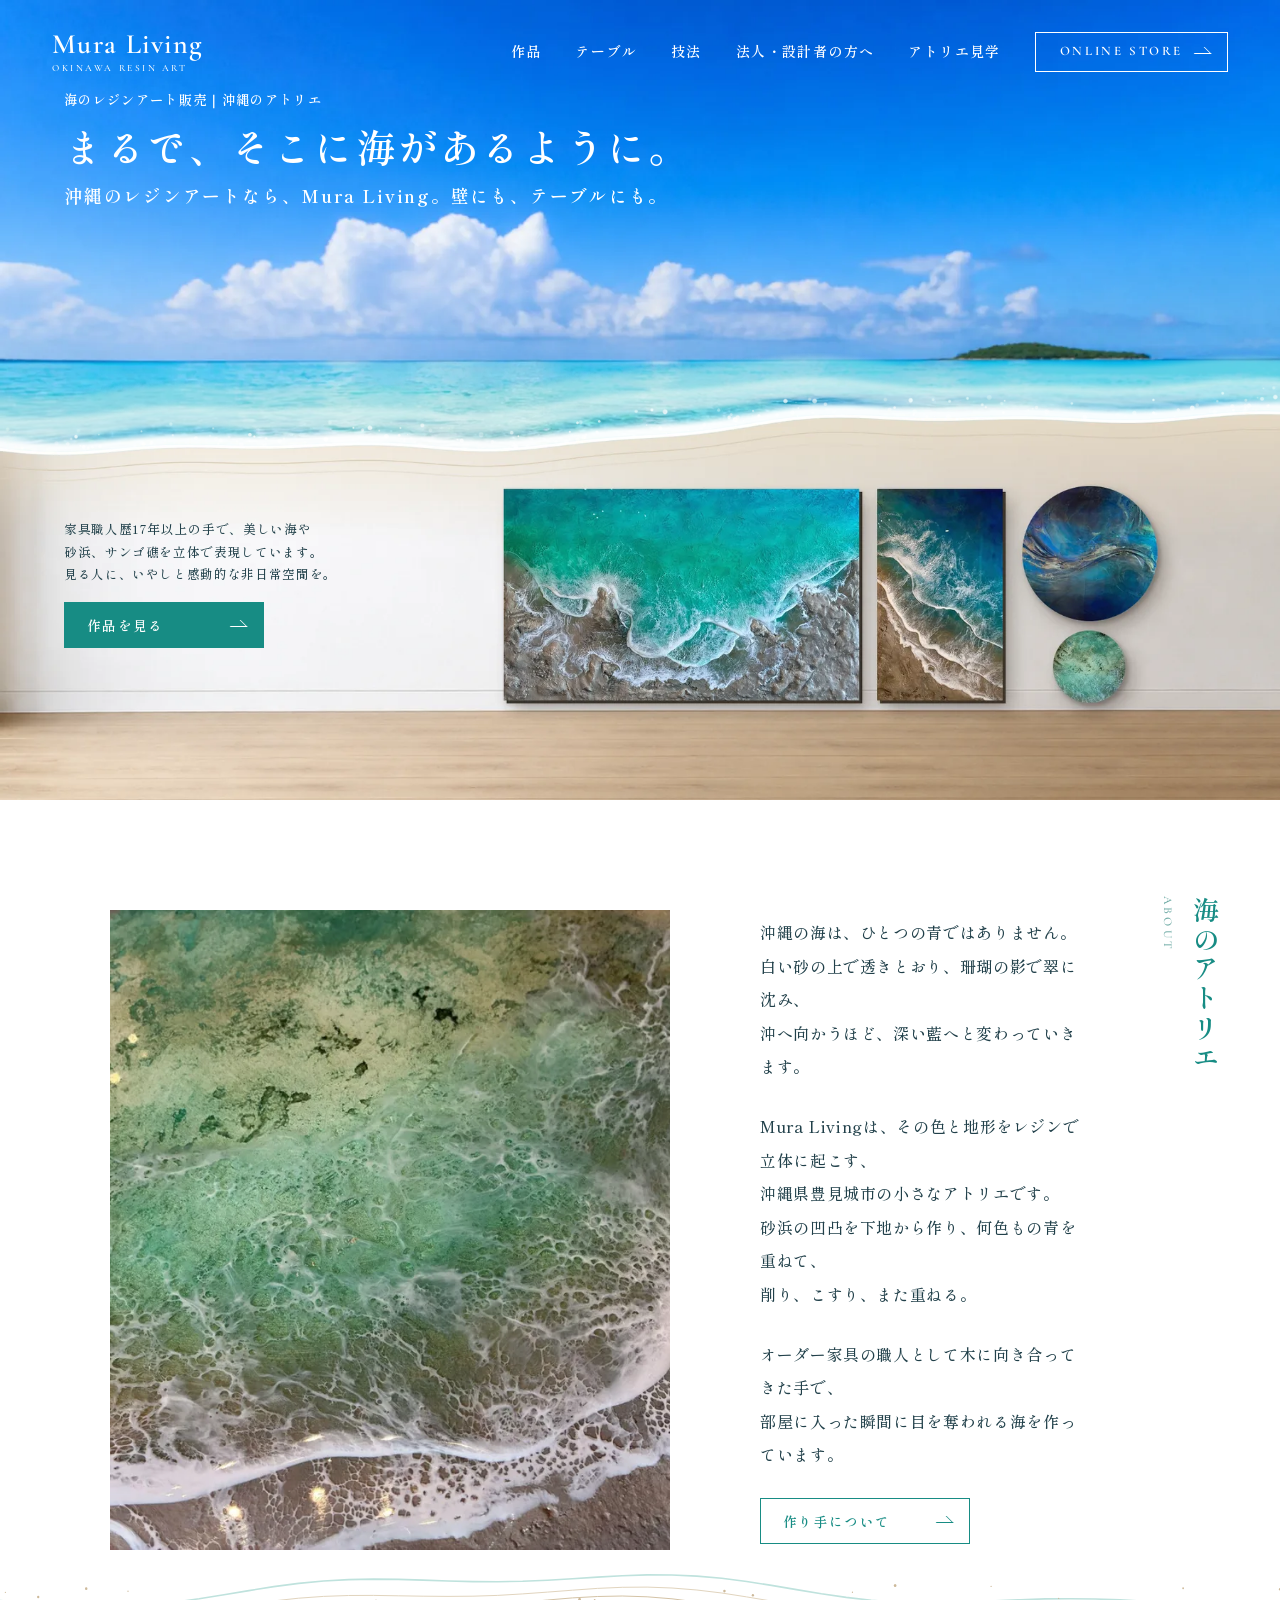
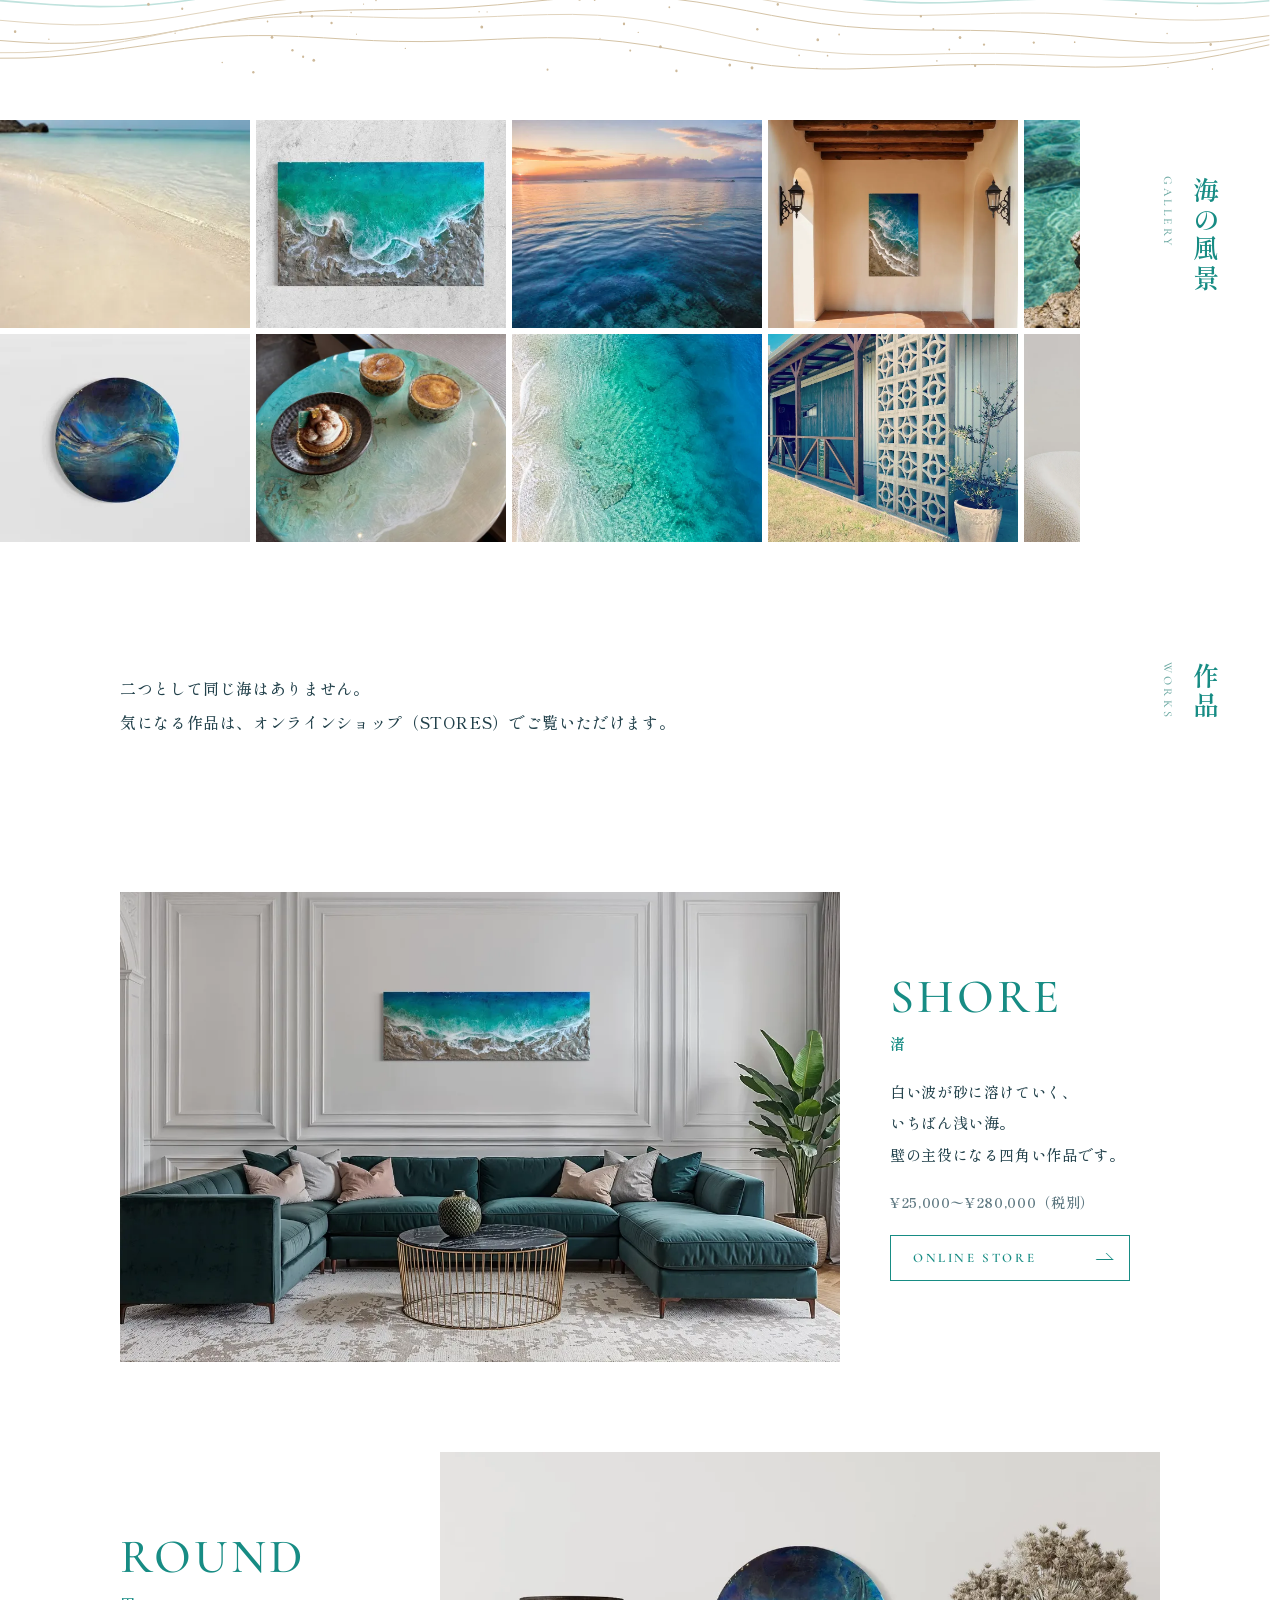
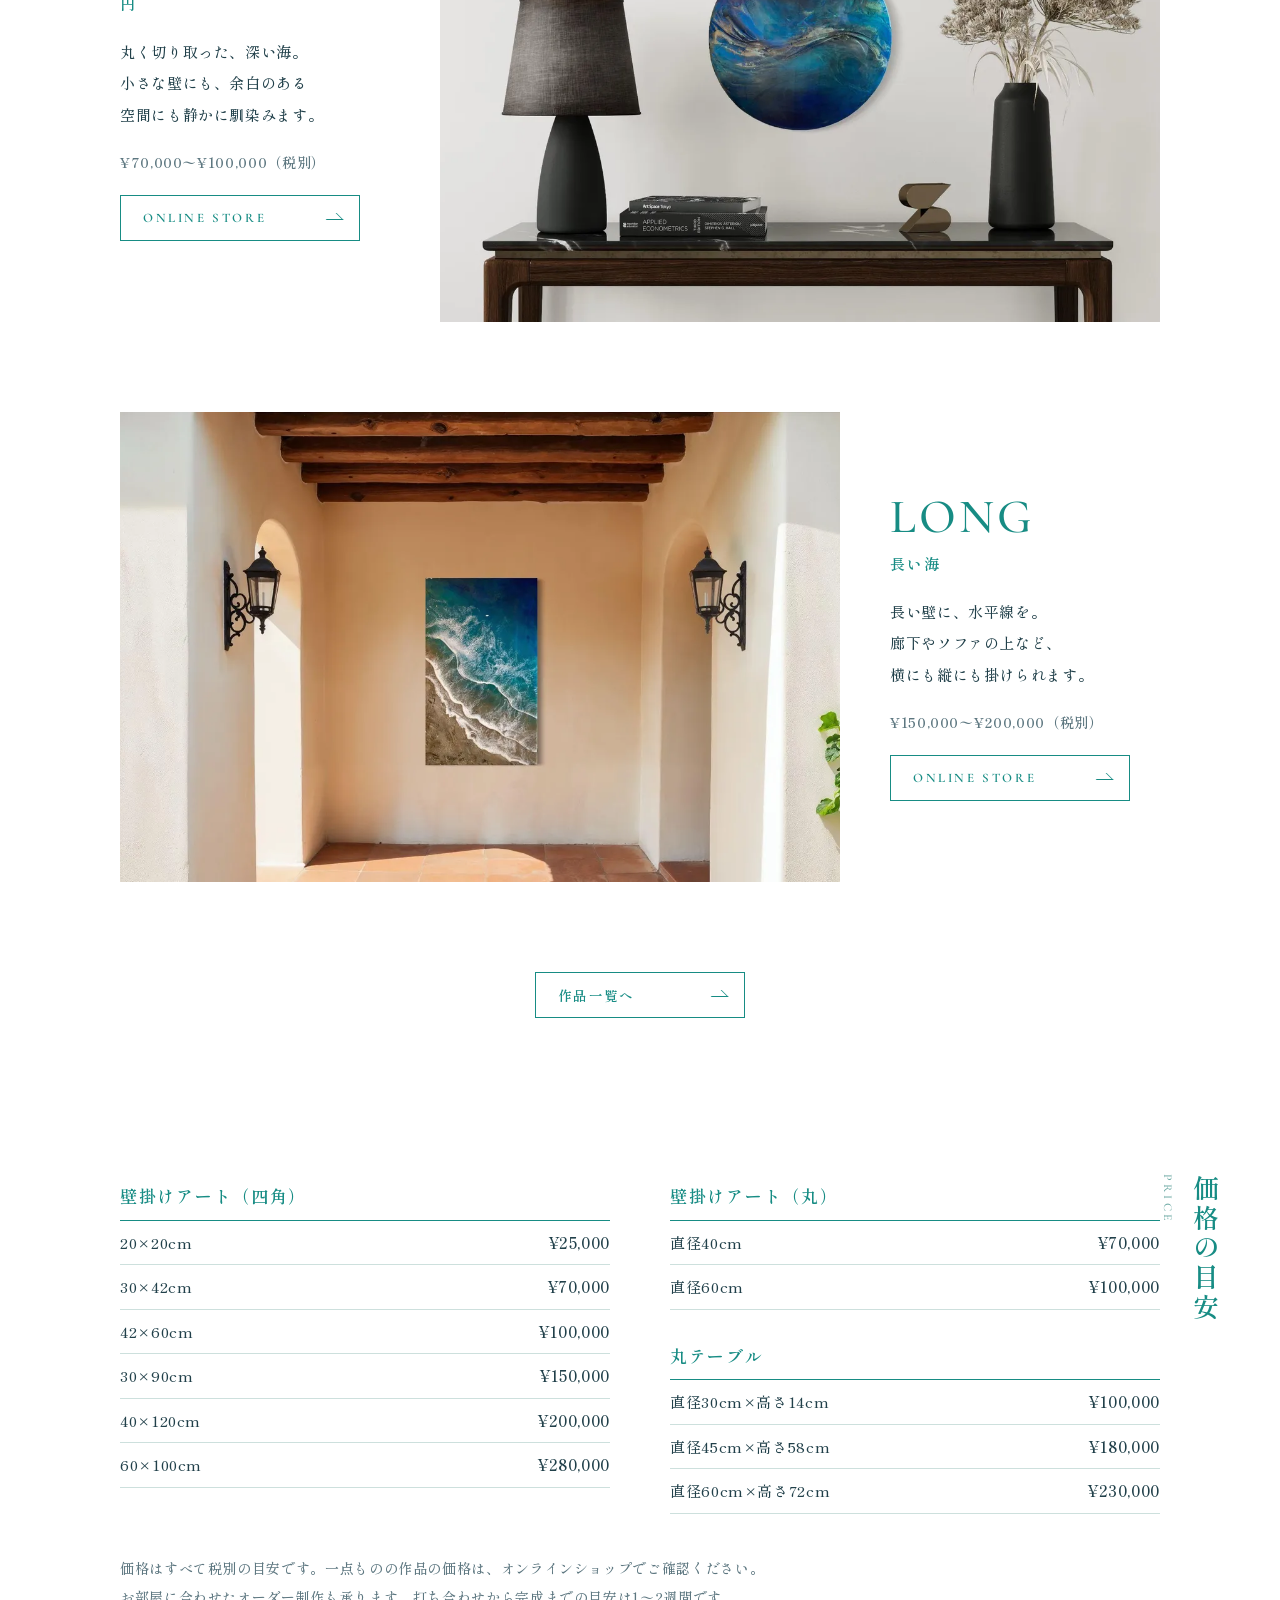
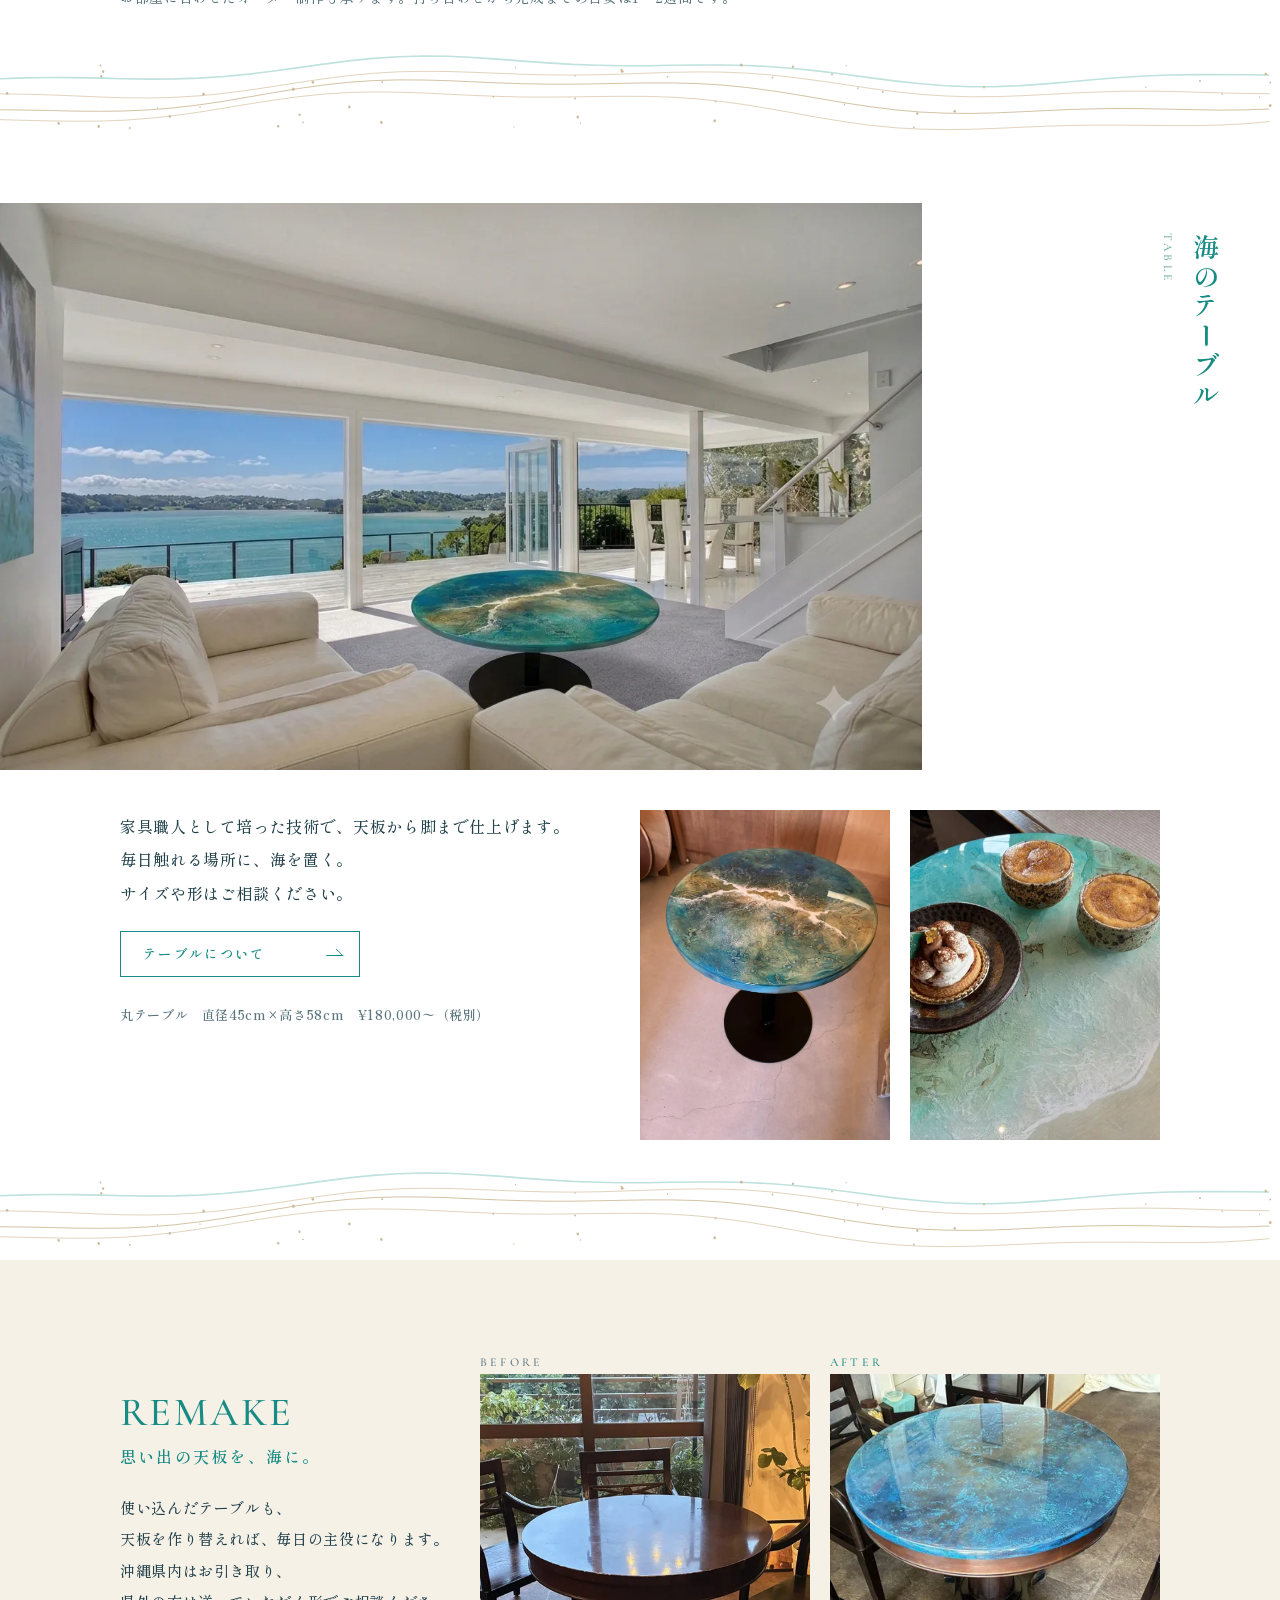
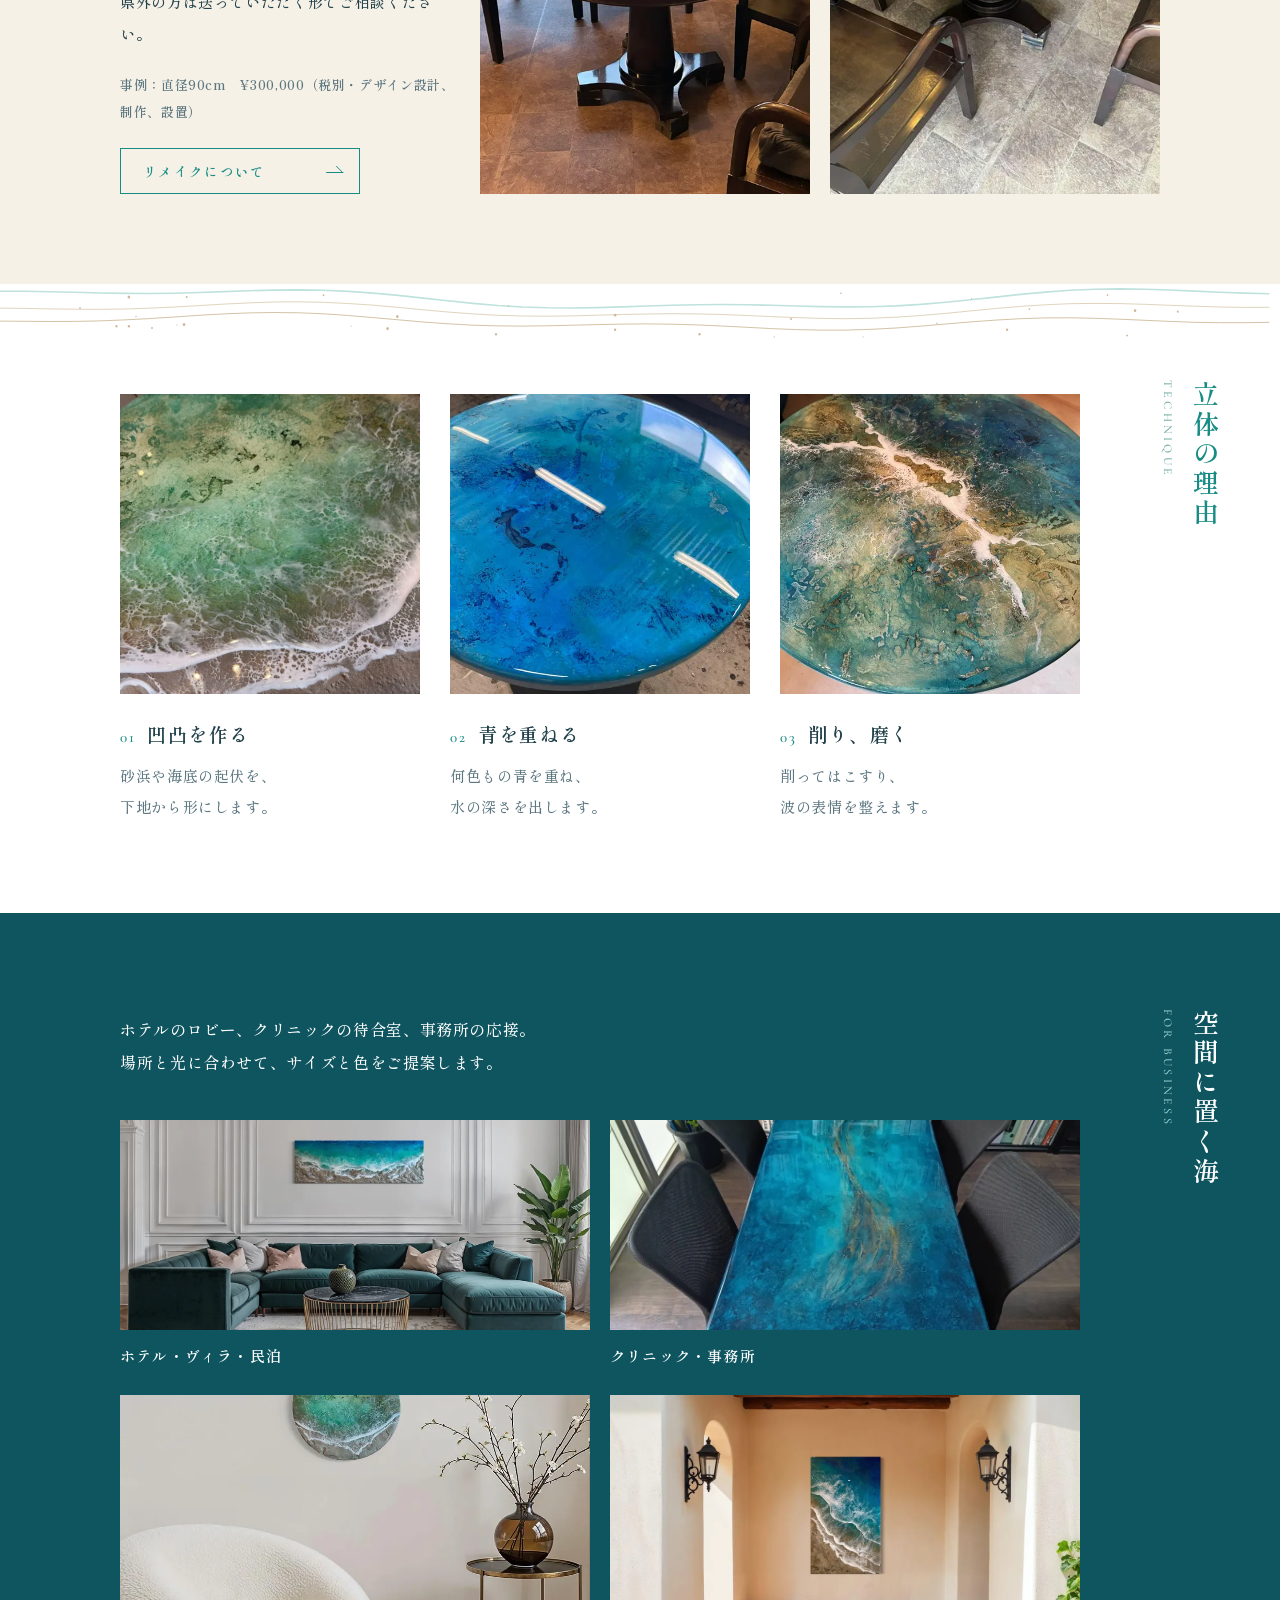
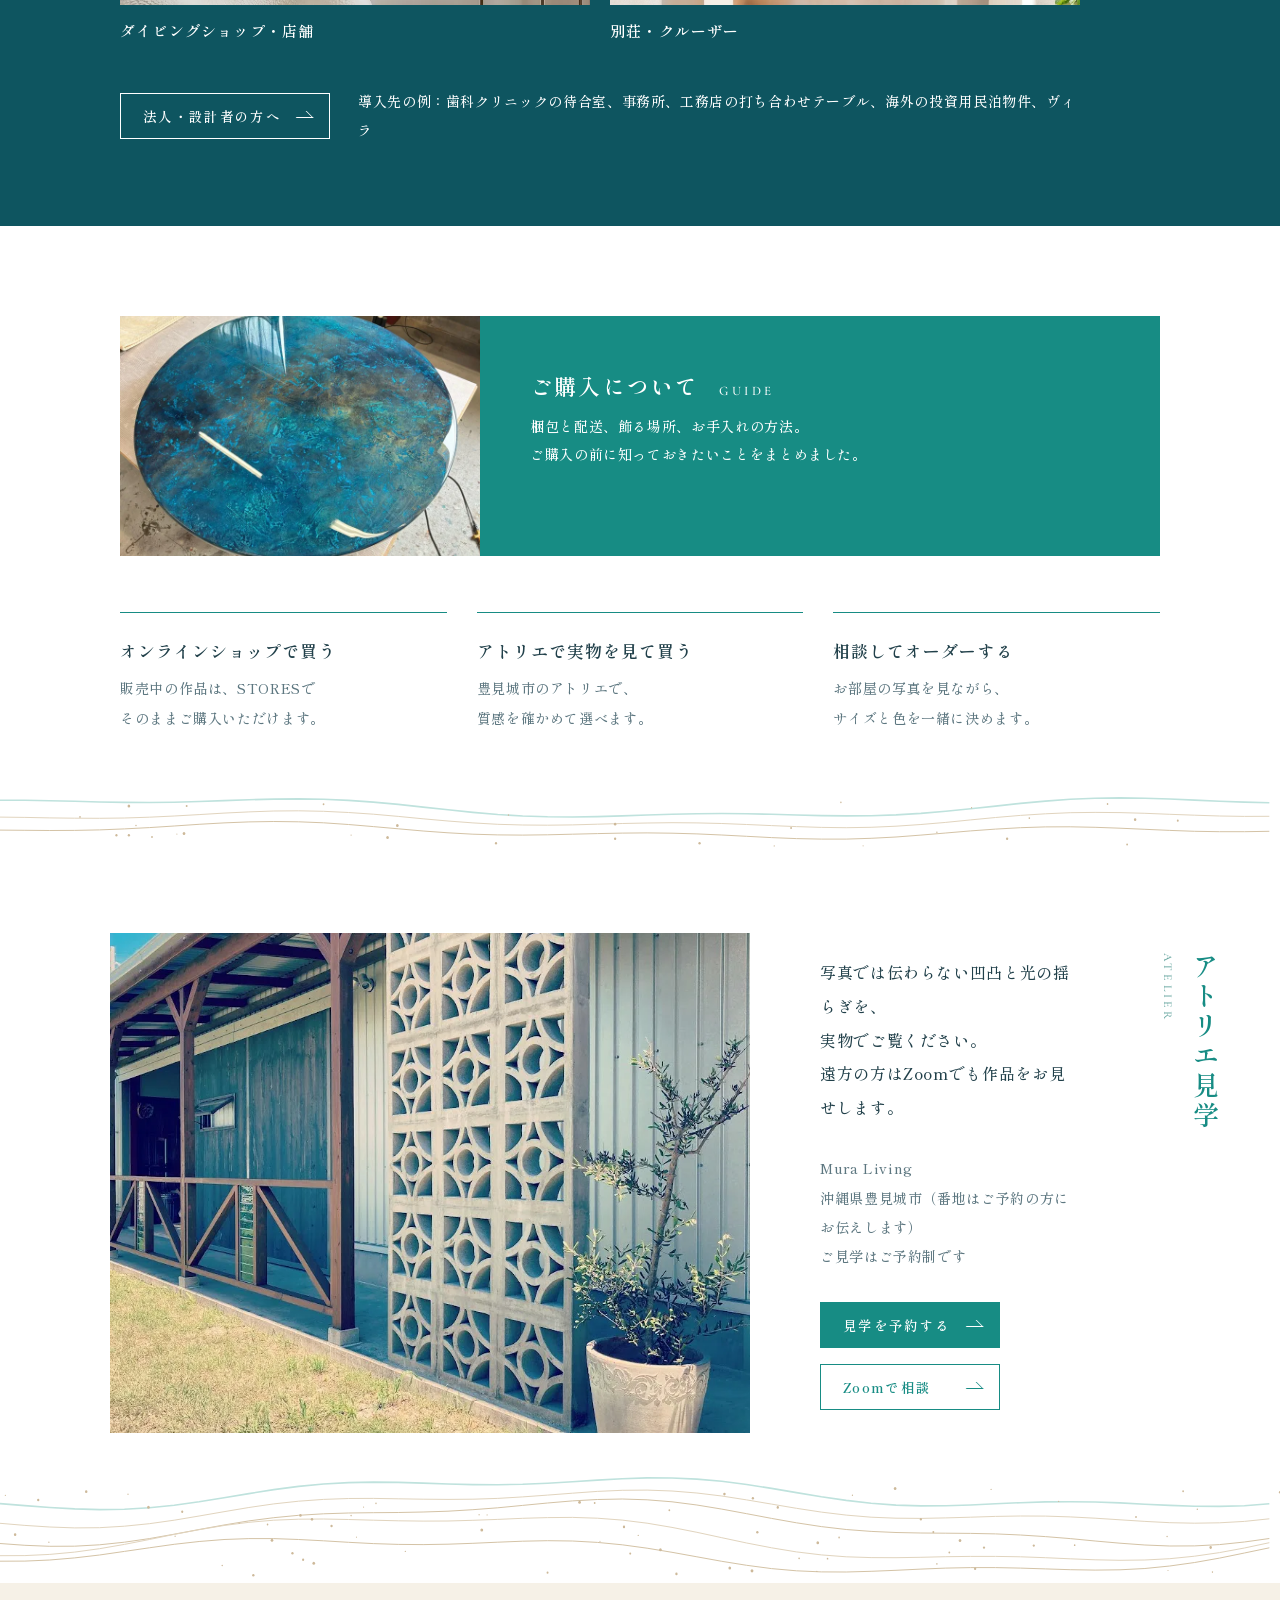
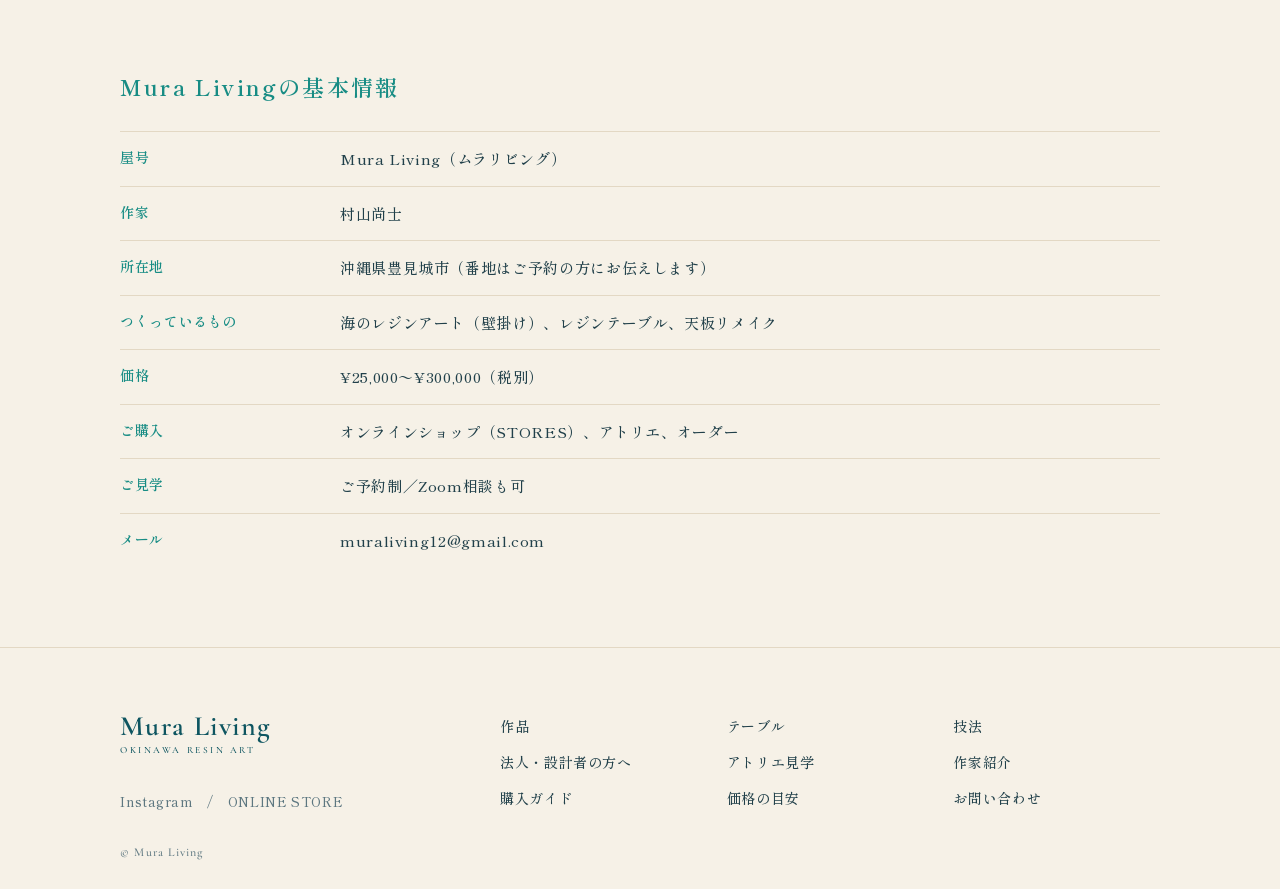
==== commit cc9fc38d: "ヒーローの副見出しを変更 Co-Authored-By: Claude Opus 5.5 <noreply@anthropic.com>" ====
--- a/index.html
+++ b/index.html
@@ -9,7 +9,7 @@
 <link rel="preconnect" href="https://fonts.googleapis.com">
 <link rel="preconnect" href="https://fonts.gstatic.com" crossorigin>
 <link rel="stylesheet" href="https://fonts.googleapis.com/css2?family=Shippori+Mincho:wght@500;600&family=Cormorant+Garamond:wght@500;600&display=swap">
-<link rel="stylesheet" href="assets/css/style.css?v=9">
+<link rel="stylesheet" href="assets/css/style.css?v=10">
 </head>
 <body>
 <header class="hd" id="top">
@@ -32,7 +32,7 @@
   <div class="hero__t1">
     <h1>海のレジンアート販売｜沖縄のアトリエ</h1>
     <p class="hero__copy">まるで、そこに海があるように。</p>
-    <p class="hero__sub">沖縄の海を、レジンアートに。壁にも、テーブルにも。</p>
+    <p class="hero__sub">沖縄のレジンアートなら、Mura Living。壁にも、テーブルにも。</p>
   </div>
   <div class="hero__t2">
     <p class="hero__lead">家具職人歴17年以上の手で、美しい海や<br>砂浜、サンゴ礁を立体で表現しています。<br><span class="pcs">見る人に、いやしと感動的な非日常空間を。</span></p>
--- a/assets/css/style.css
+++ b/assets/css/style.css
@@ -74,7 +74,7 @@
   .hd{padding:24px 24px 0}.logo b{font-size:24px}.burger{display:block;position:relative;z-index:40}
   .nav{position:fixed;inset:0;background:#fffffff5;flex-direction:column;justify-content:center;gap:26px;font-size:16px;opacity:0;visibility:hidden;transition:opacity .3s;z-index:30}.nav.is-open{opacity:1;visibility:visible}
   .burger[aria-expanded=true] span{background:var(--deep)}.burger[aria-expanded=true] span:first-child{transform:translateY(5px) rotate(20deg)}.burger[aria-expanded=true] span:last-child{transform:translateY(-5px) rotate(-20deg)}
-  .sp{display:inline}.hero{height:218vw;min-height:0}.hero__t1{left:24px;top:20vw}.hero h1{font-size:12.5px;margin-bottom:6px}.hero__copy{font-size:min(5.6vw,22px);letter-spacing:.02em;white-space:nowrap}.hero__t2{left:24px;right:24px;top:174vw;bottom:4vw;display:flex;flex-direction:column}.hero__sub{font-size:min(3.3vw,13px);letter-spacing:.01em;white-space:nowrap;margin-top:2px}.hero__lead{font-size:12.5px;letter-spacing:0;margin:0}.pcs{display:none}.btn--hero{margin-top:auto;width:100%}.nav{color:var(--ink)}.nav .btn{border-color:var(--teal);color:var(--teal)}
+  .sp{display:inline}.hero{height:218vw;min-height:0}.hero__t1{left:24px;top:20vw}.hero h1{font-size:12.5px;margin-bottom:6px}.hero__copy{font-size:min(5.6vw,22px);letter-spacing:.02em;white-space:nowrap}.hero__t2{left:24px;right:24px;top:174vw;bottom:4vw;display:flex;flex-direction:column}.hero__sub{font-size:min(3.15vw,12.5px);letter-spacing:0;white-space:nowrap;margin-top:2px}.hero__lead{font-size:12.5px;letter-spacing:0;margin:0}.pcs{display:none}.btn--hero{margin-top:auto;width:100%}.nav{color:var(--ink)}.nav .btn{border-color:var(--teal);color:var(--teal)}
   .vhead{position:static;writing-mode:horizontal-tb;font-size:24px;letter-spacing:.1em;line-height:1.5}.vhead span{position:static;display:block;font-size:11px;margin-top:4px}
   .about__body br,.hero__lead br{display:none}.about{display:flex;flex-direction:column;align-items:stretch;gap:24px;padding:60px 24px 90px}.about .vhead{order:-1}.about img{height:300px}.about__body .btn{width:100%}
   .gallery{padding:0 0 30px;display:flex;flex-direction:column;gap:20px}.gallery .vhead{order:-1;padding:30px 24px 0}.gallery__wrap{width:100%}.loop img{width:170px;height:150px}
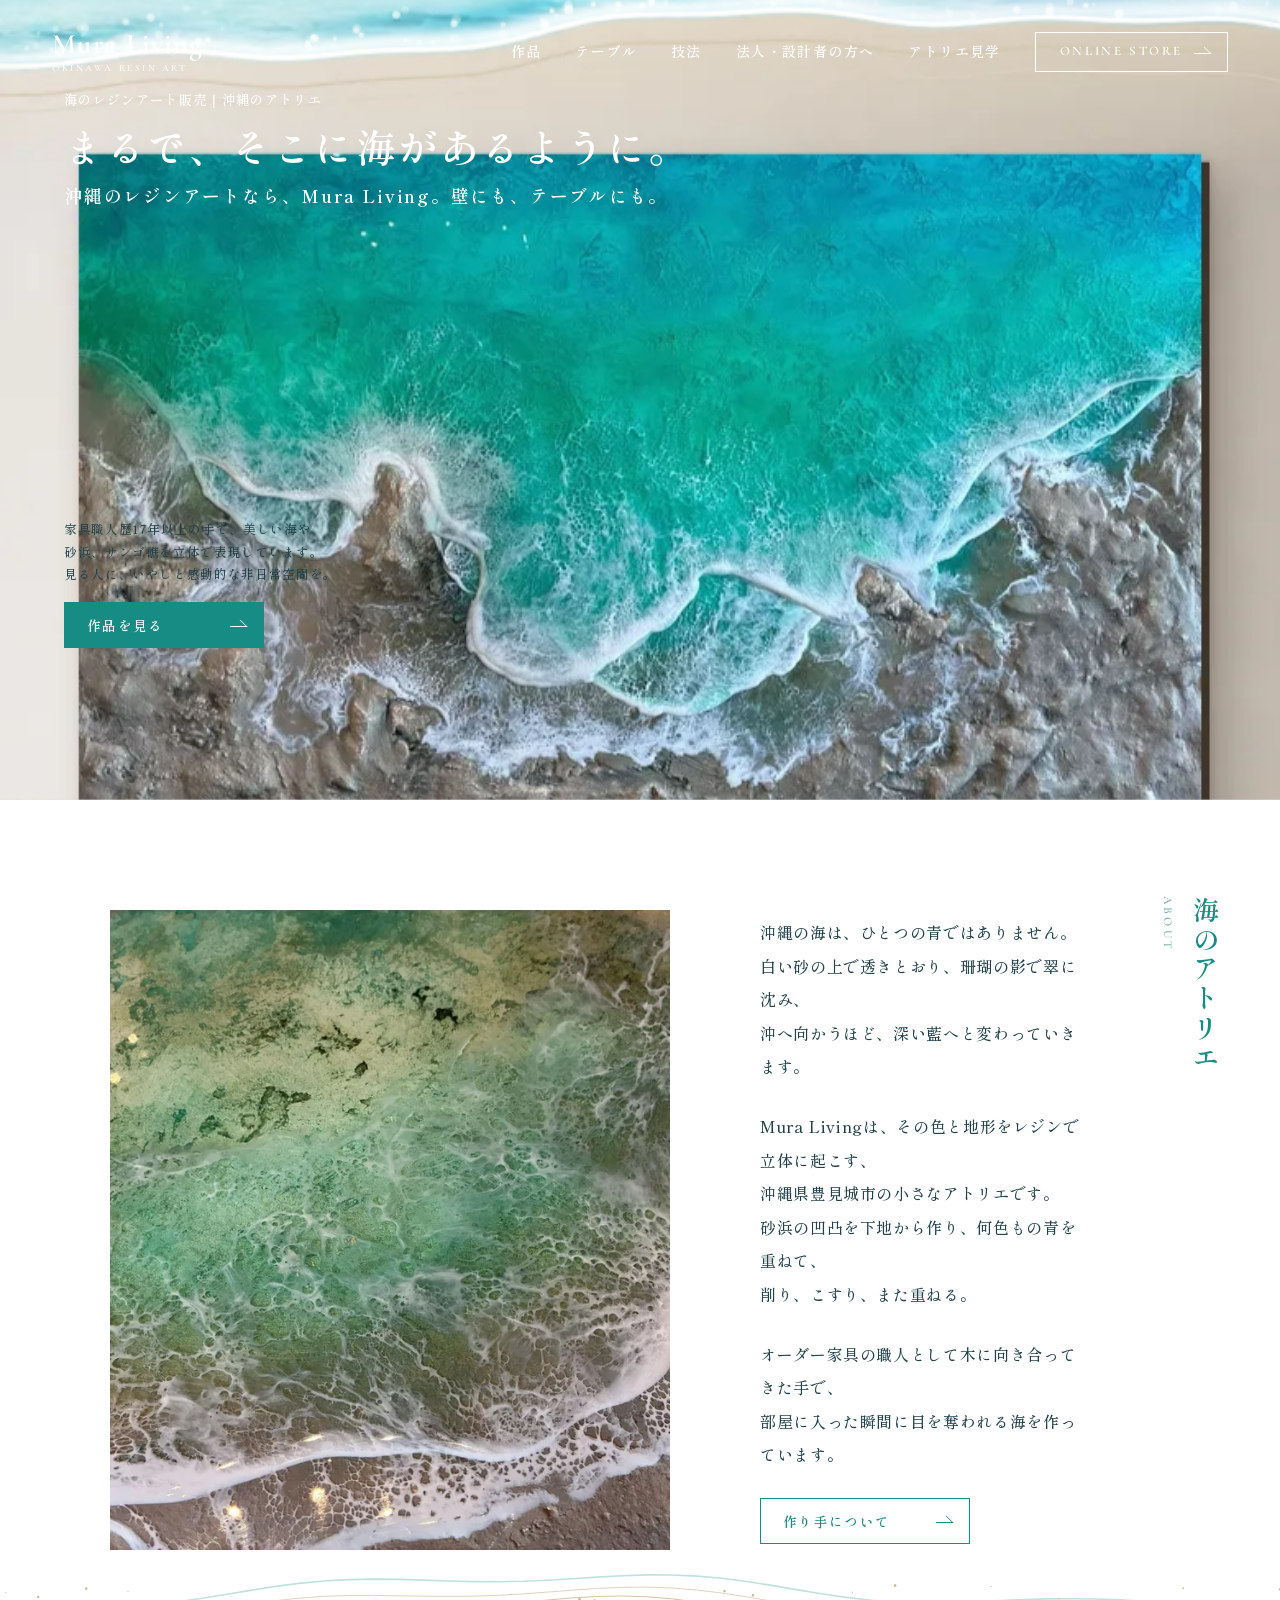
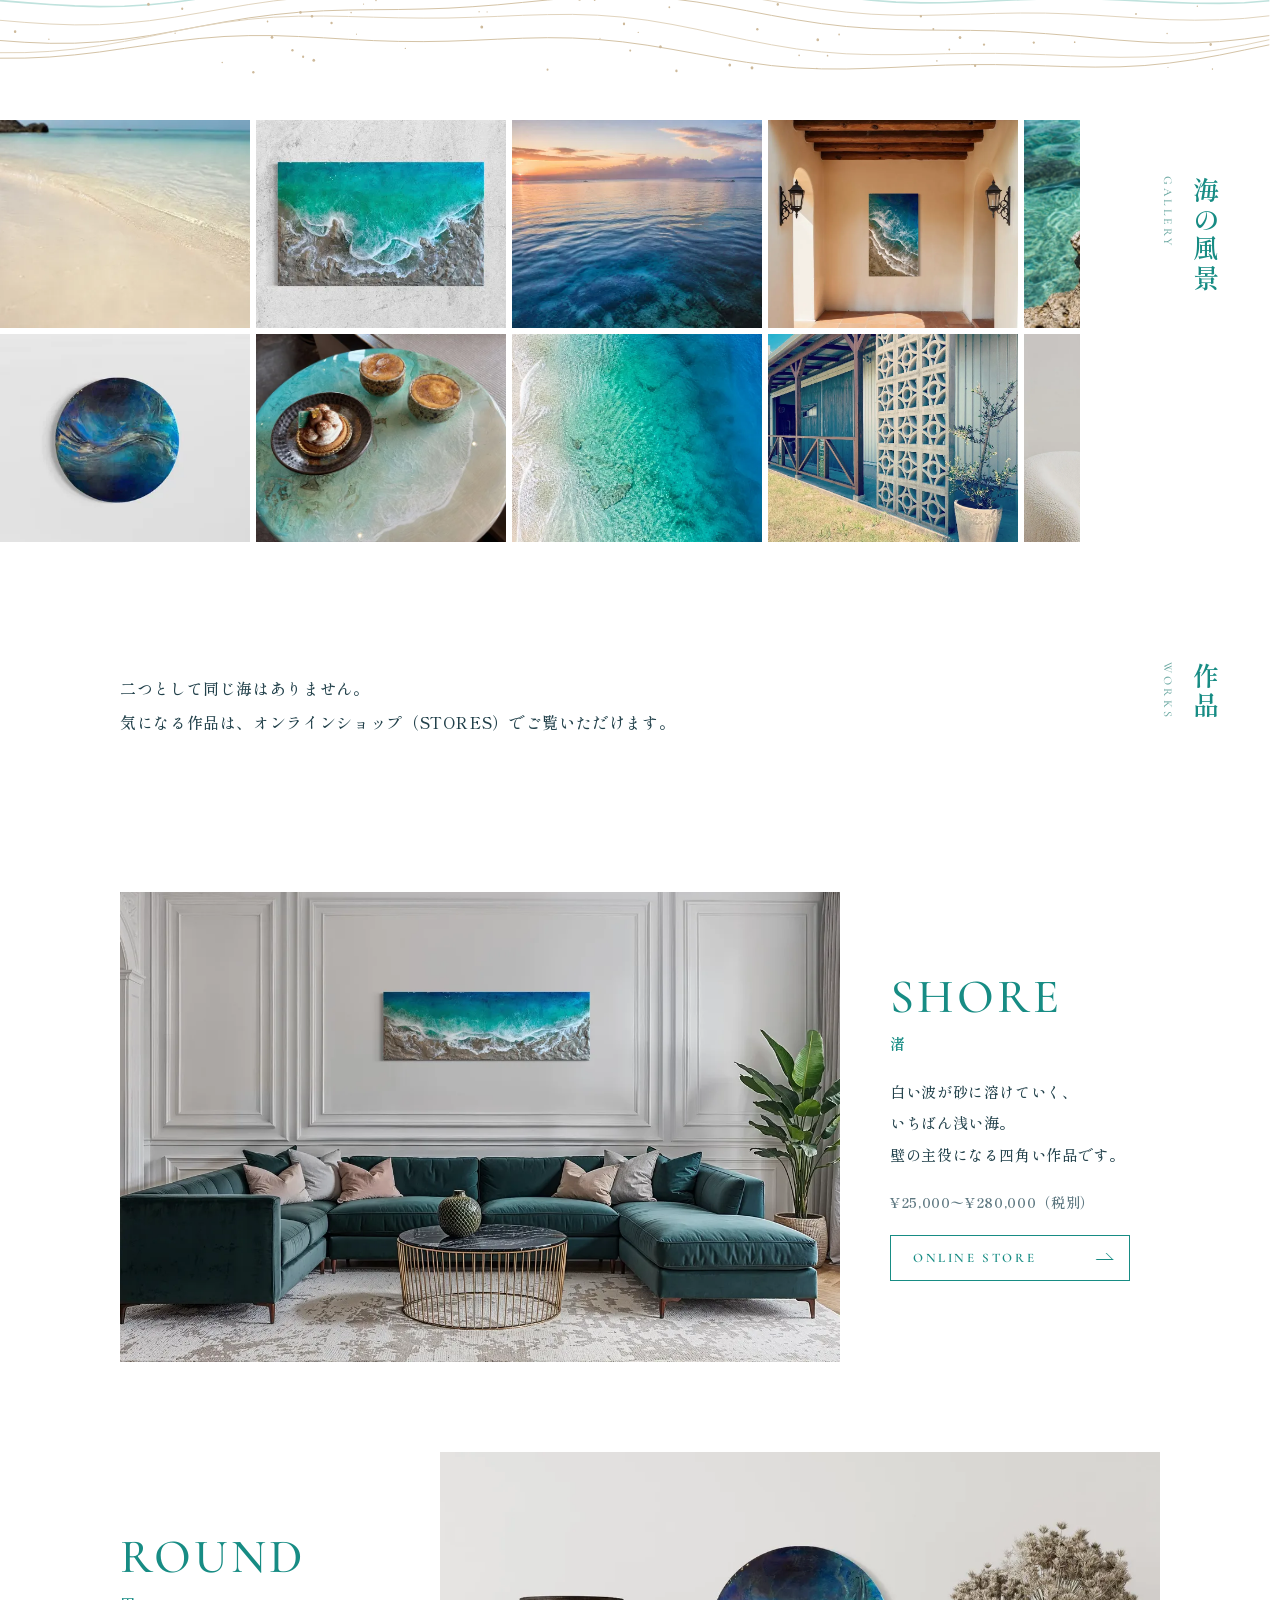
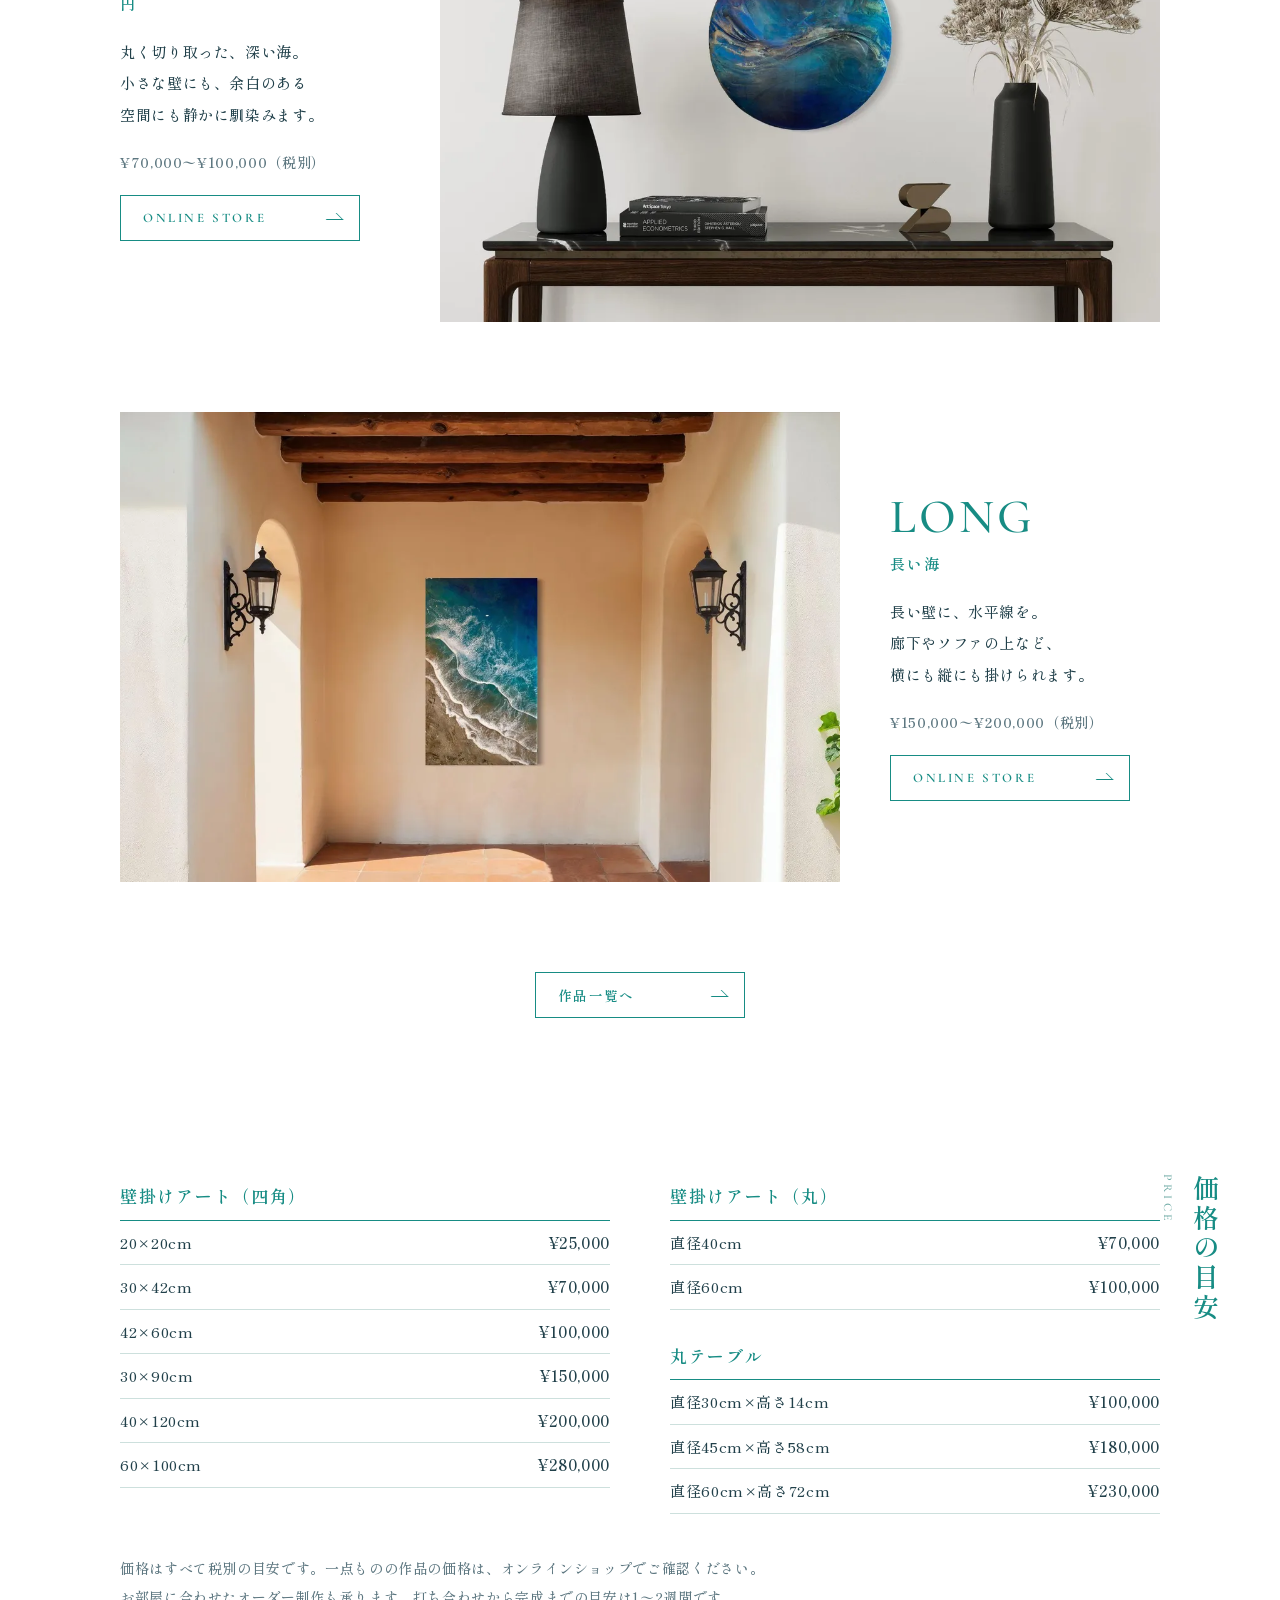
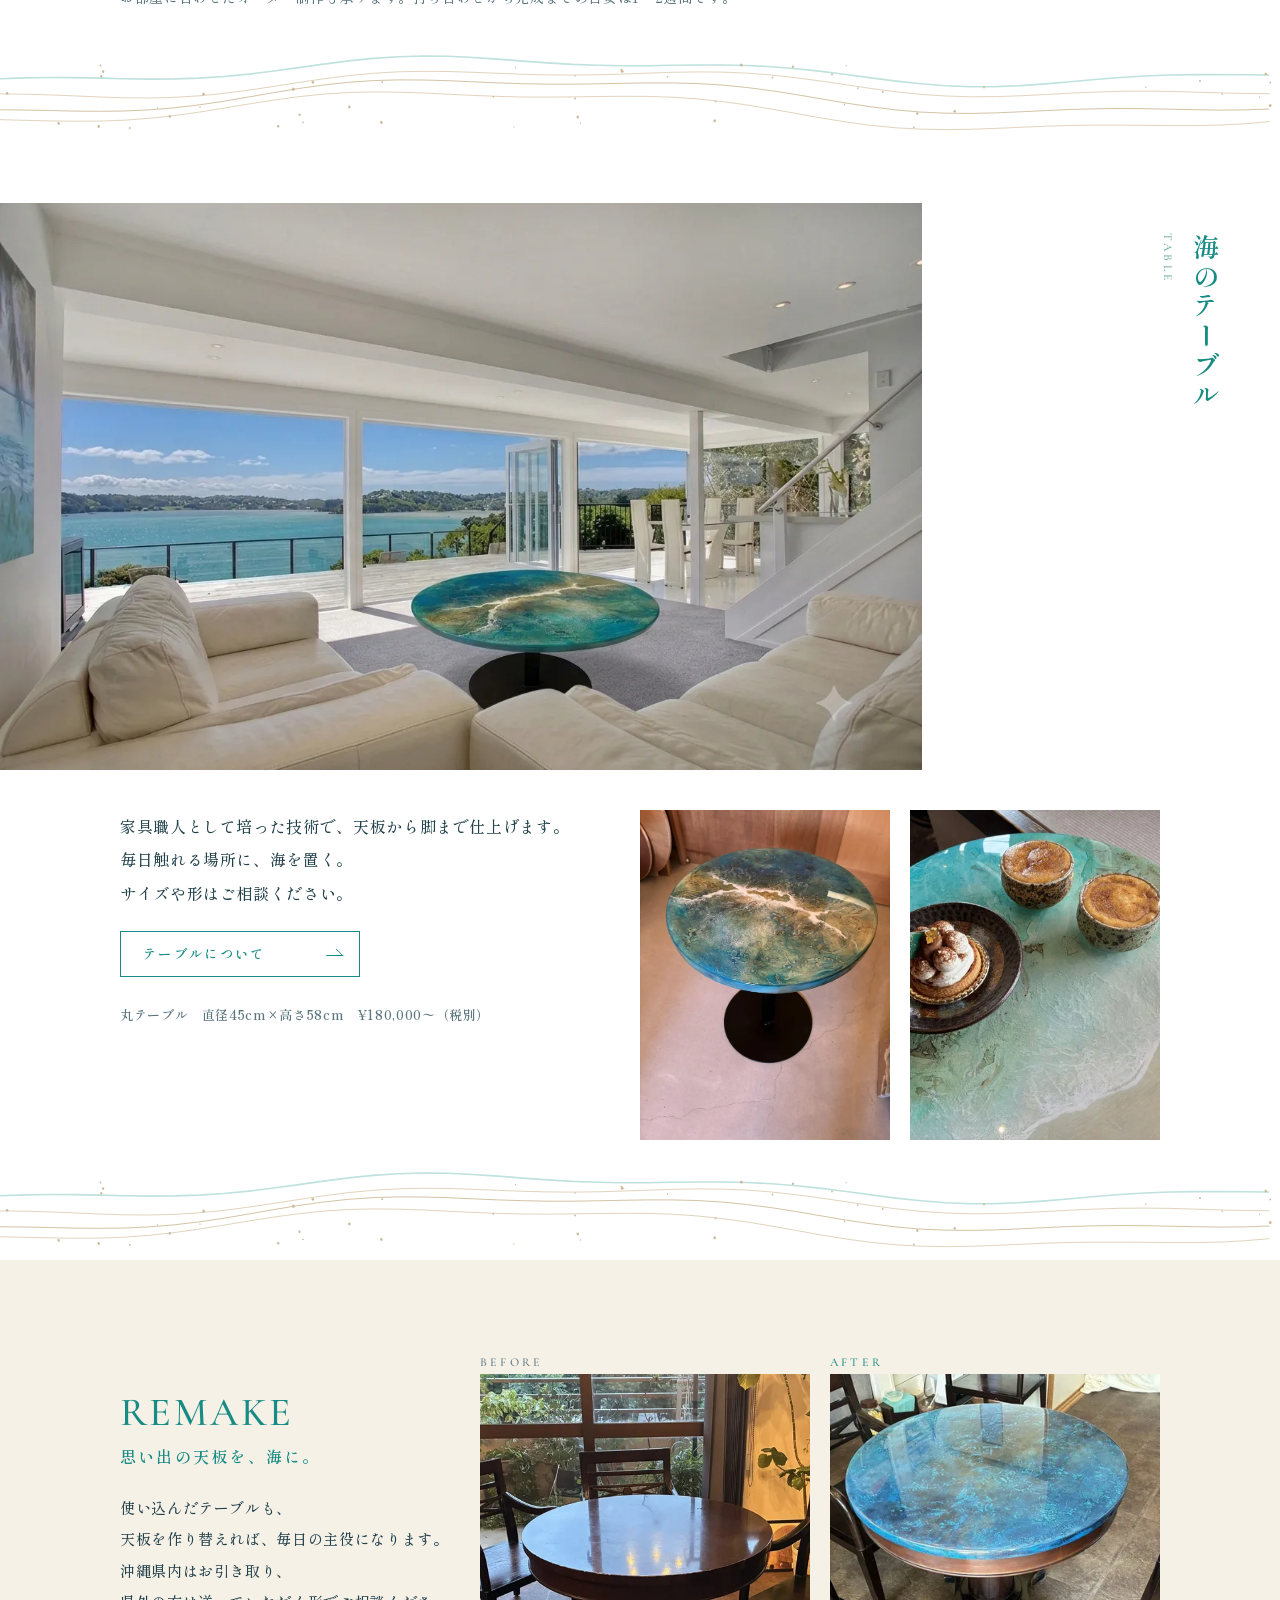
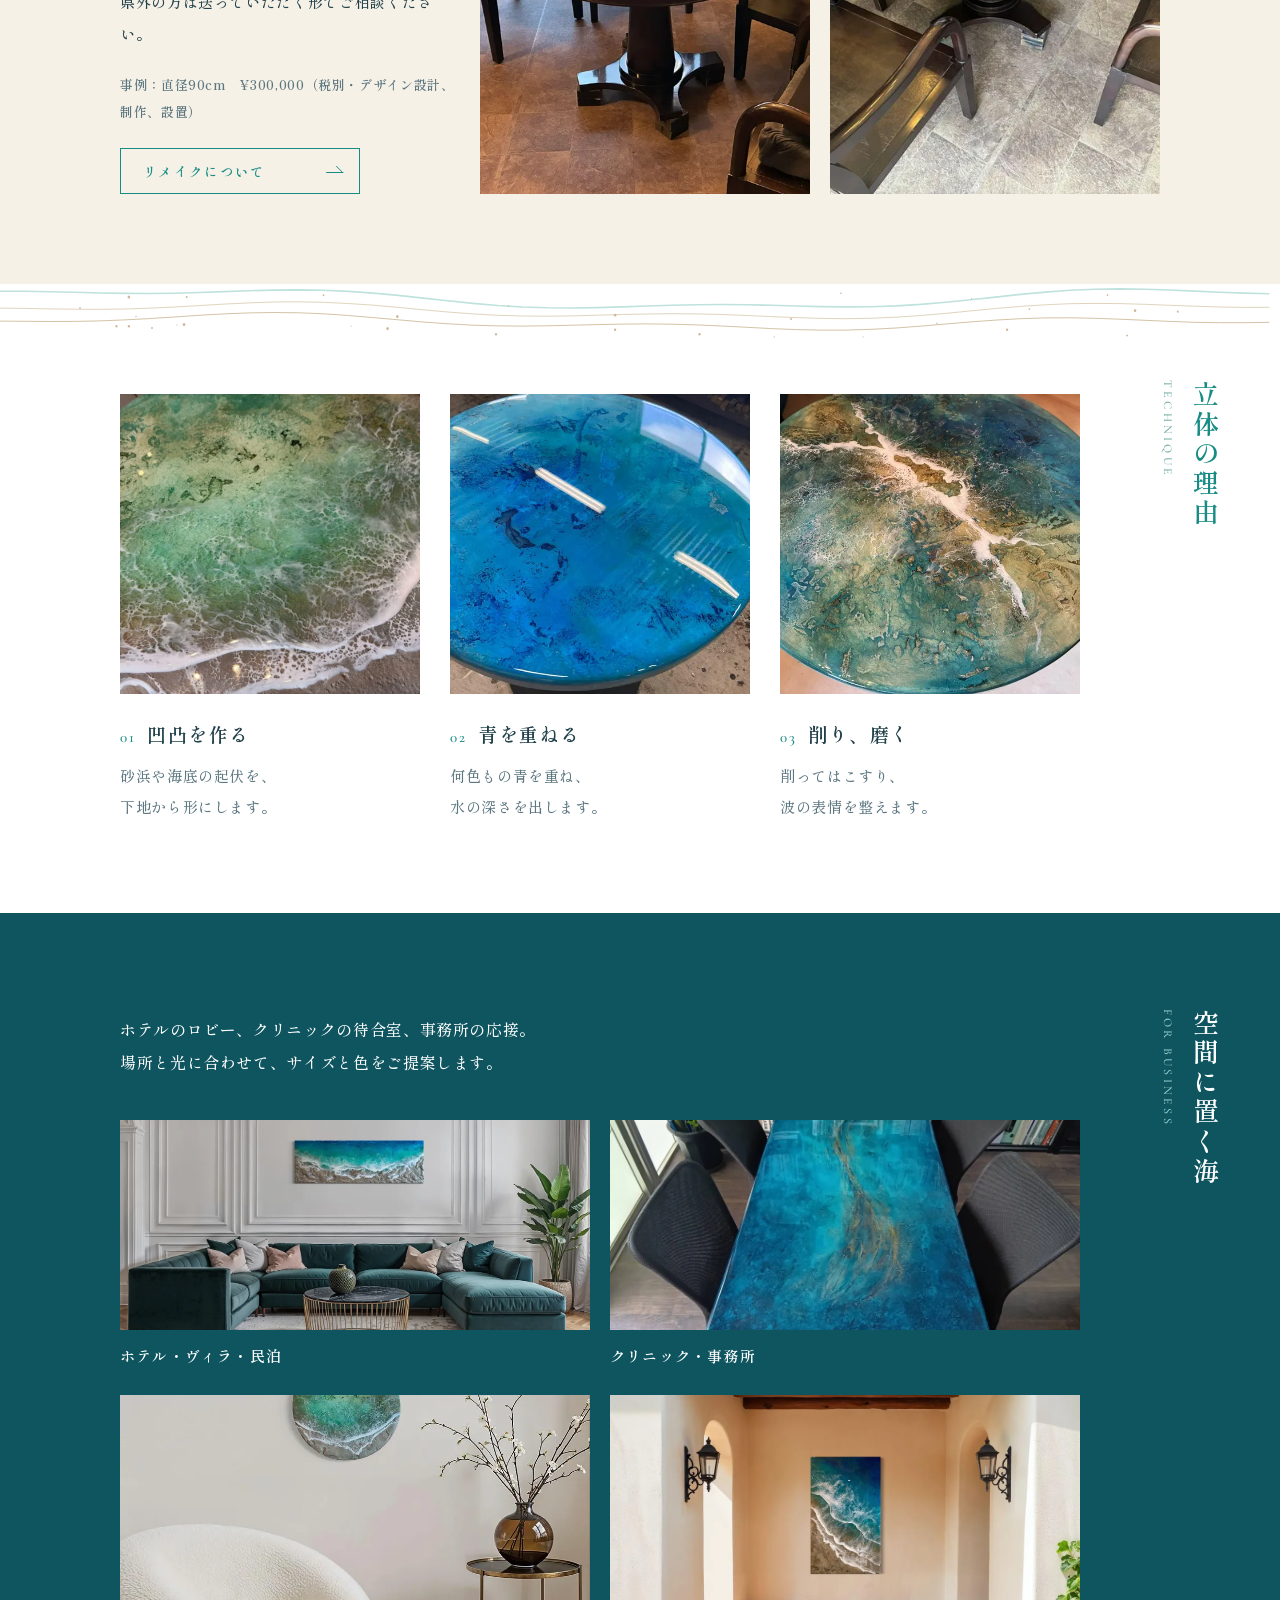
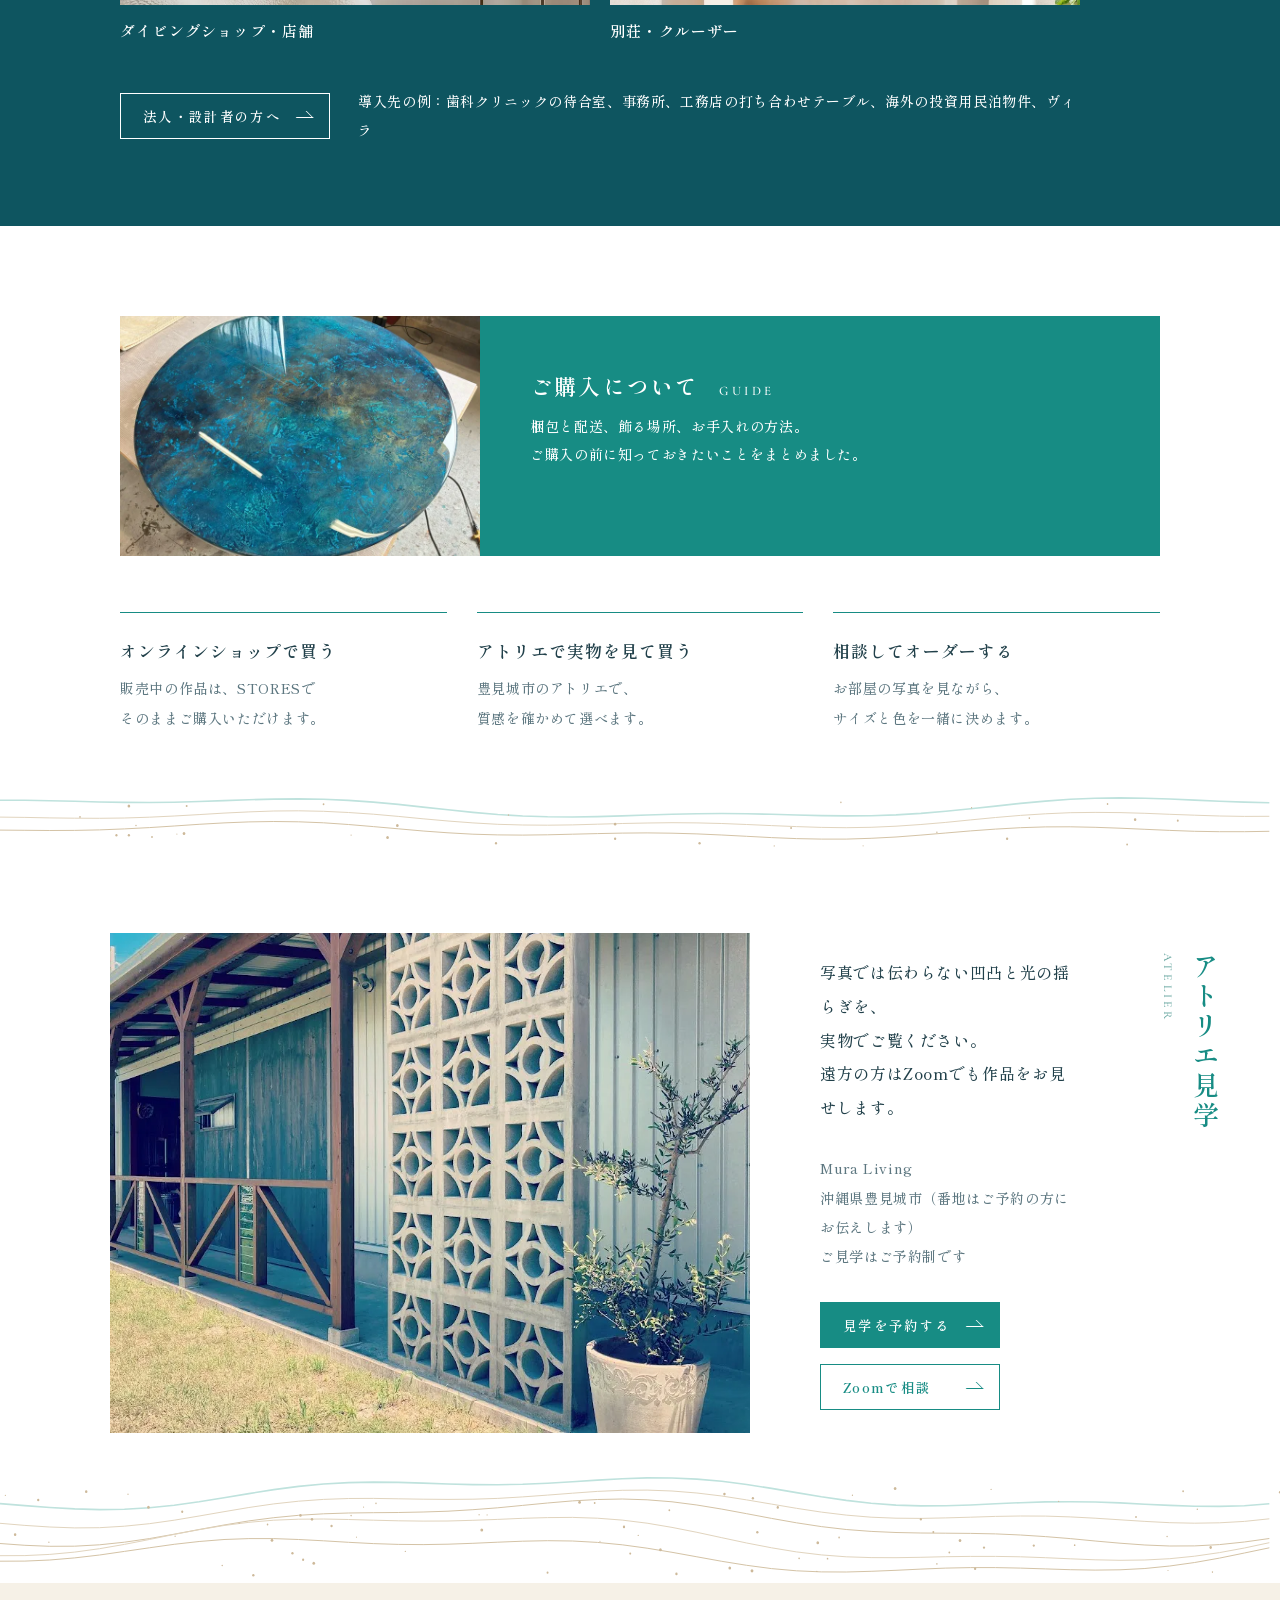
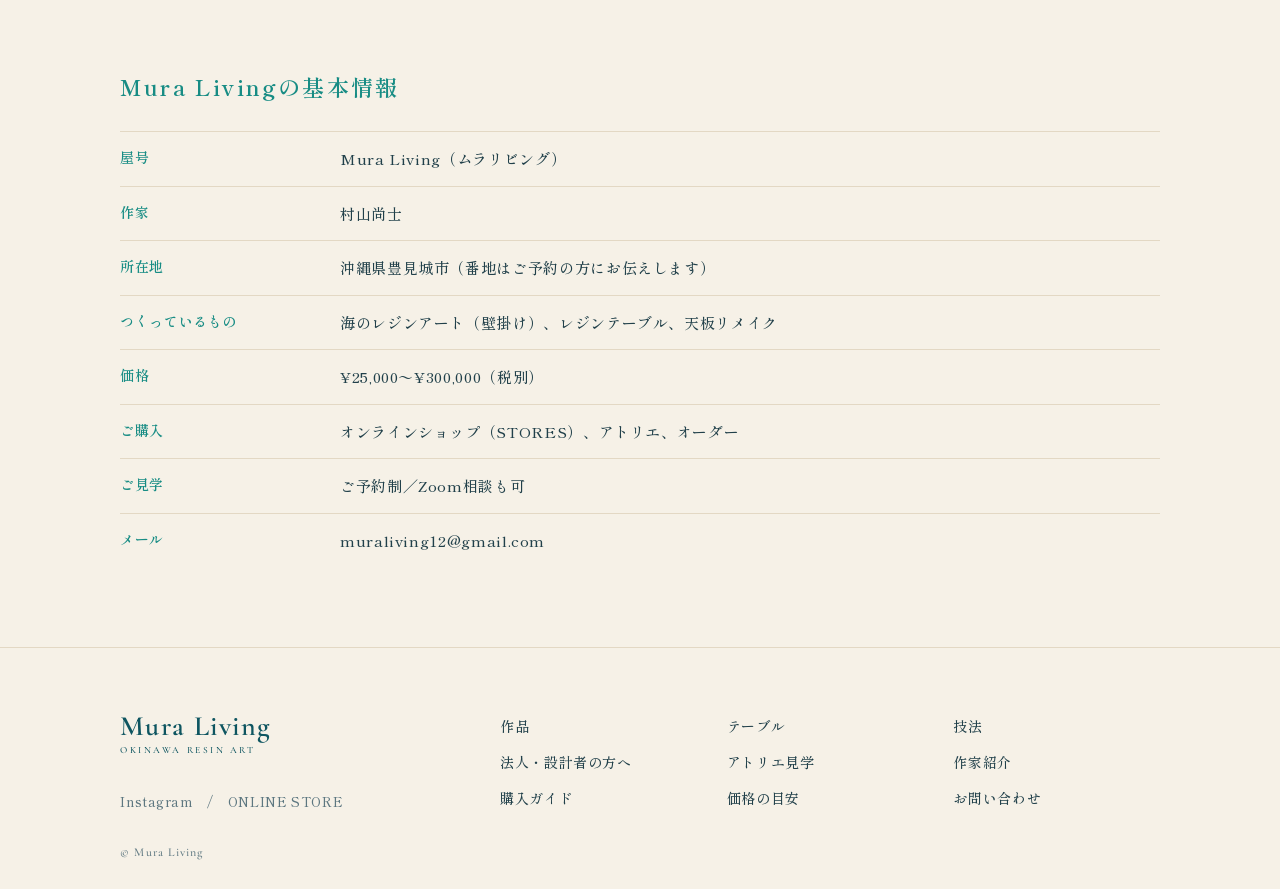
==== commit 8cf21b1b: "スマホのヒーローの文字を調整 Co-Authored-By: Claude Opus 5.5 <noreply@anthropic.com>" ====
--- a/index.html
+++ b/index.html
@@ -9,7 +9,7 @@
 <link rel="preconnect" href="https://fonts.googleapis.com">
 <link rel="preconnect" href="https://fonts.gstatic.com" crossorigin>
 <link rel="stylesheet" href="https://fonts.googleapis.com/css2?family=Shippori+Mincho:wght@500;600&family=Cormorant+Garamond:wght@500;600&display=swap">
-<link rel="stylesheet" href="assets/css/style.css?v=10">
+<link rel="stylesheet" href="assets/css/style.css?v=11">
 </head>
 <body>
 <header class="hd" id="top">
@@ -32,7 +32,7 @@
   <div class="hero__t1">
     <h1>海のレジンアート販売｜沖縄のアトリエ</h1>
     <p class="hero__copy">まるで、そこに海があるように。</p>
-    <p class="hero__sub">沖縄のレジンアートなら、Mura Living。壁にも、テーブルにも。</p>
+    <p class="hero__sub">沖縄のレジンアートなら、Mura Living。<span class="pcs">壁にも、テーブルにも。</span></p>
   </div>
   <div class="hero__t2">
     <p class="hero__lead">家具職人歴17年以上の手で、美しい海や<br>砂浜、サンゴ礁を立体で表現しています。<br><span class="pcs">見る人に、いやしと感動的な非日常空間を。</span></p>
--- a/assets/css/style.css
+++ b/assets/css/style.css
@@ -74,9 +74,9 @@
   .hd{padding:24px 24px 0}.logo b{font-size:24px}.burger{display:block;position:relative;z-index:40}
   .nav{position:fixed;inset:0;background:#fffffff5;flex-direction:column;justify-content:center;gap:26px;font-size:16px;opacity:0;visibility:hidden;transition:opacity .3s;z-index:30}.nav.is-open{opacity:1;visibility:visible}
   .burger[aria-expanded=true] span{background:var(--deep)}.burger[aria-expanded=true] span:first-child{transform:translateY(5px) rotate(20deg)}.burger[aria-expanded=true] span:last-child{transform:translateY(-5px) rotate(-20deg)}
-  .sp{display:inline}.hero{height:218vw;min-height:0}.hero__t1{left:24px;top:20vw}.hero h1{font-size:12.5px;margin-bottom:6px}.hero__copy{font-size:min(5.6vw,22px);letter-spacing:.02em;white-space:nowrap}.hero__t2{left:24px;right:24px;top:174vw;bottom:4vw;display:flex;flex-direction:column}.hero__sub{font-size:min(3.15vw,12.5px);letter-spacing:0;white-space:nowrap;margin-top:2px}.hero__lead{font-size:12.5px;letter-spacing:0;margin:0}.pcs{display:none}.btn--hero{margin-top:auto;width:100%}.nav{color:var(--ink)}.nav .btn{border-color:var(--teal);color:var(--teal)}
+  .sp{display:inline}.hero{height:218vw;min-height:0}.hero__t1{left:24px;top:20vw}.hero h1{font-size:12.5px;margin-bottom:6px}.hero__copy{font-size:min(5.6vw,22px);letter-spacing:.02em;white-space:nowrap}.hero__t2{left:24px;right:24px;top:174vw;bottom:4vw;display:flex;flex-direction:column}.hero__sub{font-size:min(3.6vw,14px);letter-spacing:.02em;white-space:nowrap;margin-top:2px}.hero__lead{font-size:12.5px;letter-spacing:0;margin:0}.pcs{display:none}.btn--hero{margin-top:auto;width:100%}.nav{color:var(--ink)}.nav .btn{border-color:var(--teal);color:var(--teal)}
   .vhead{position:static;writing-mode:horizontal-tb;font-size:24px;letter-spacing:.1em;line-height:1.5}.vhead span{position:static;display:block;font-size:11px;margin-top:4px}
-  .about__body br,.hero__lead br{display:none}.about{display:flex;flex-direction:column;align-items:stretch;gap:24px;padding:60px 24px 90px}.about .vhead{order:-1}.about img{height:300px}.about__body .btn{width:100%}
+  .about__body br{display:none}.about{display:flex;flex-direction:column;align-items:stretch;gap:24px;padding:60px 24px 90px}.about .vhead{order:-1}.about img{height:300px}.about__body .btn{width:100%}
   .gallery{padding:0 0 30px;display:flex;flex-direction:column;gap:20px}.gallery .vhead{order:-1;padding:30px 24px 0}.gallery__wrap{width:100%}.loop img{width:170px;height:150px}
   .works{padding:50px 0 40px;gap:50px}.works__lead{padding:0 24px;display:flex;flex-direction:column;gap:14px;min-height:0}.works__lead .vhead{order:-1}.work,.work--r{display:block}.work--r img{order:0}.work img{height:250px}.work>div{padding:26px 24px 0}.work h3{font-size:36px;display:flex;align-items:baseline;gap:18px;margin-bottom:12px}.work h3 small{margin:0}.work .btn{width:100%}.center{padding:0 24px}.center .btn{width:100%}
   .price-sec{padding:50px 24px 90px}.price-sec{display:flex;flex-direction:column;gap:24px}.price-sec .vhead{order:-1}.price-sec__grid{grid-template-columns:minmax(0,1fr);gap:24px}.note{font-size:12.5px}
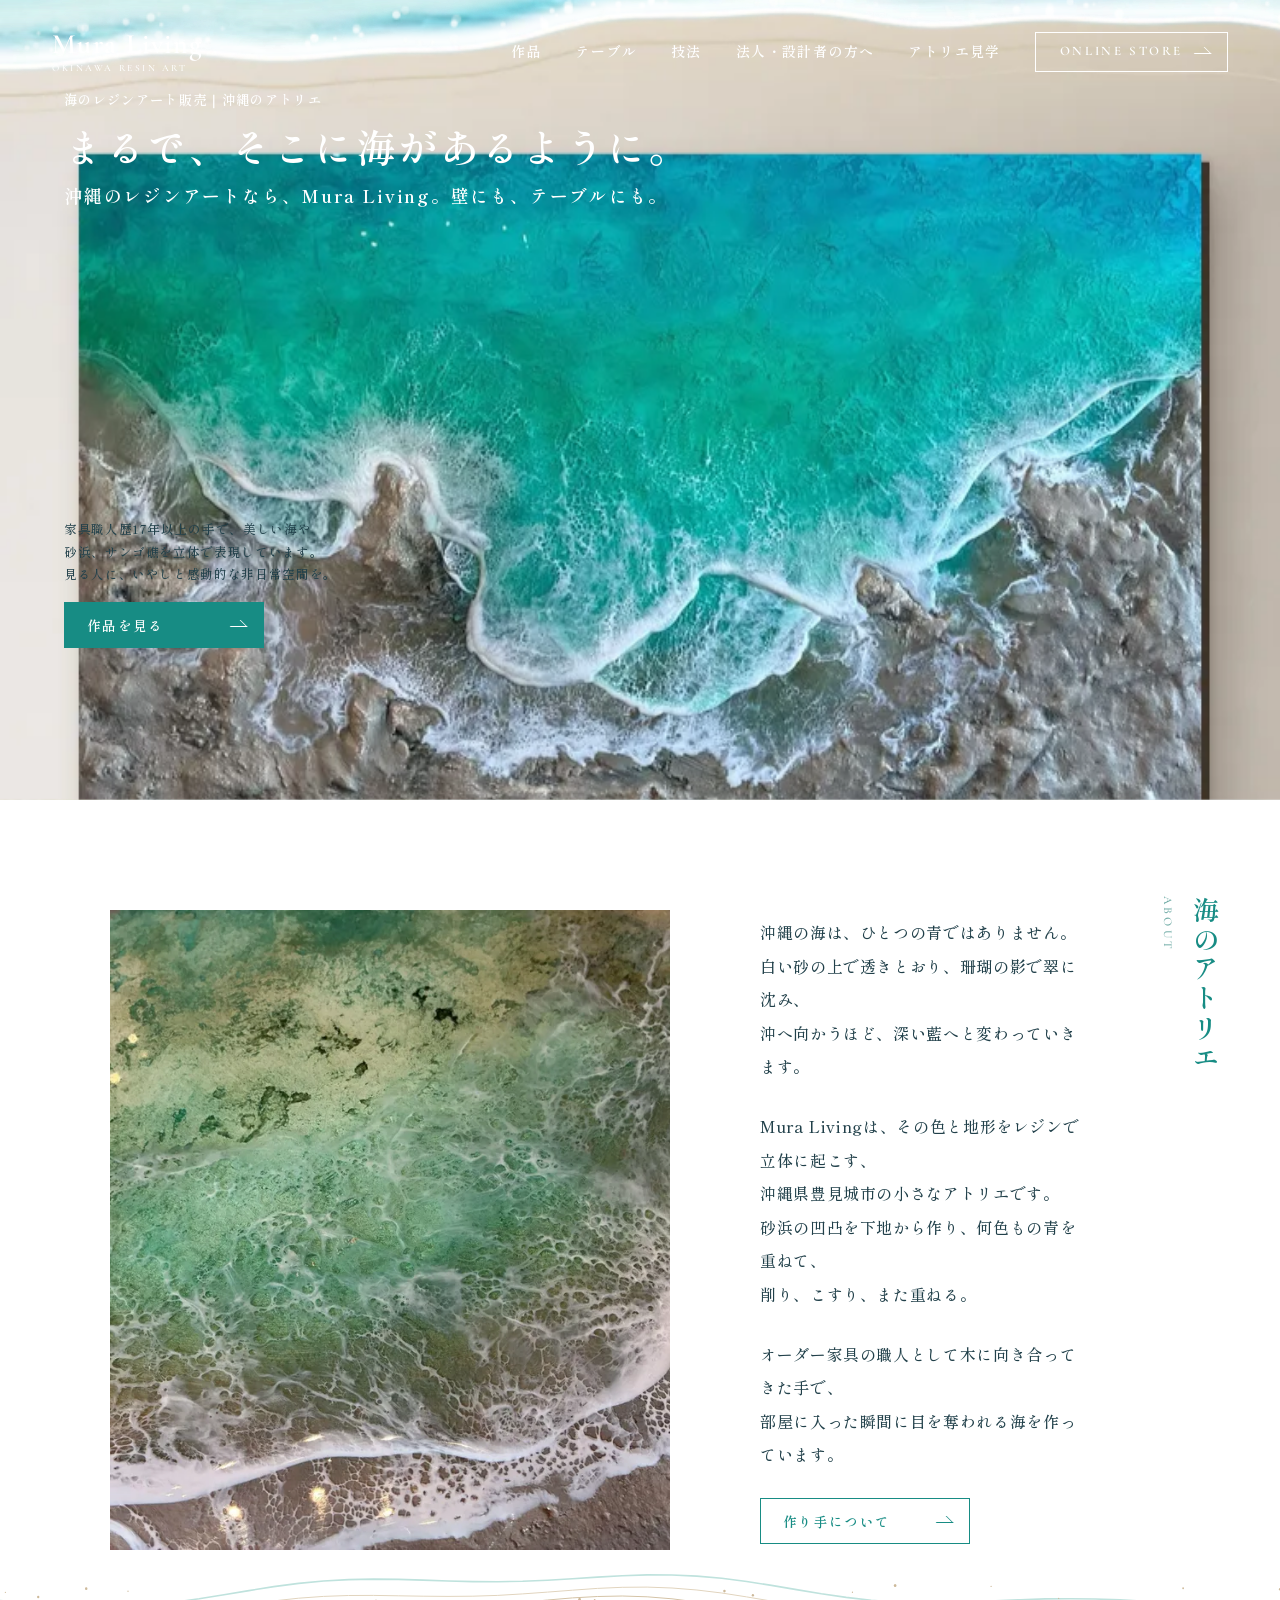
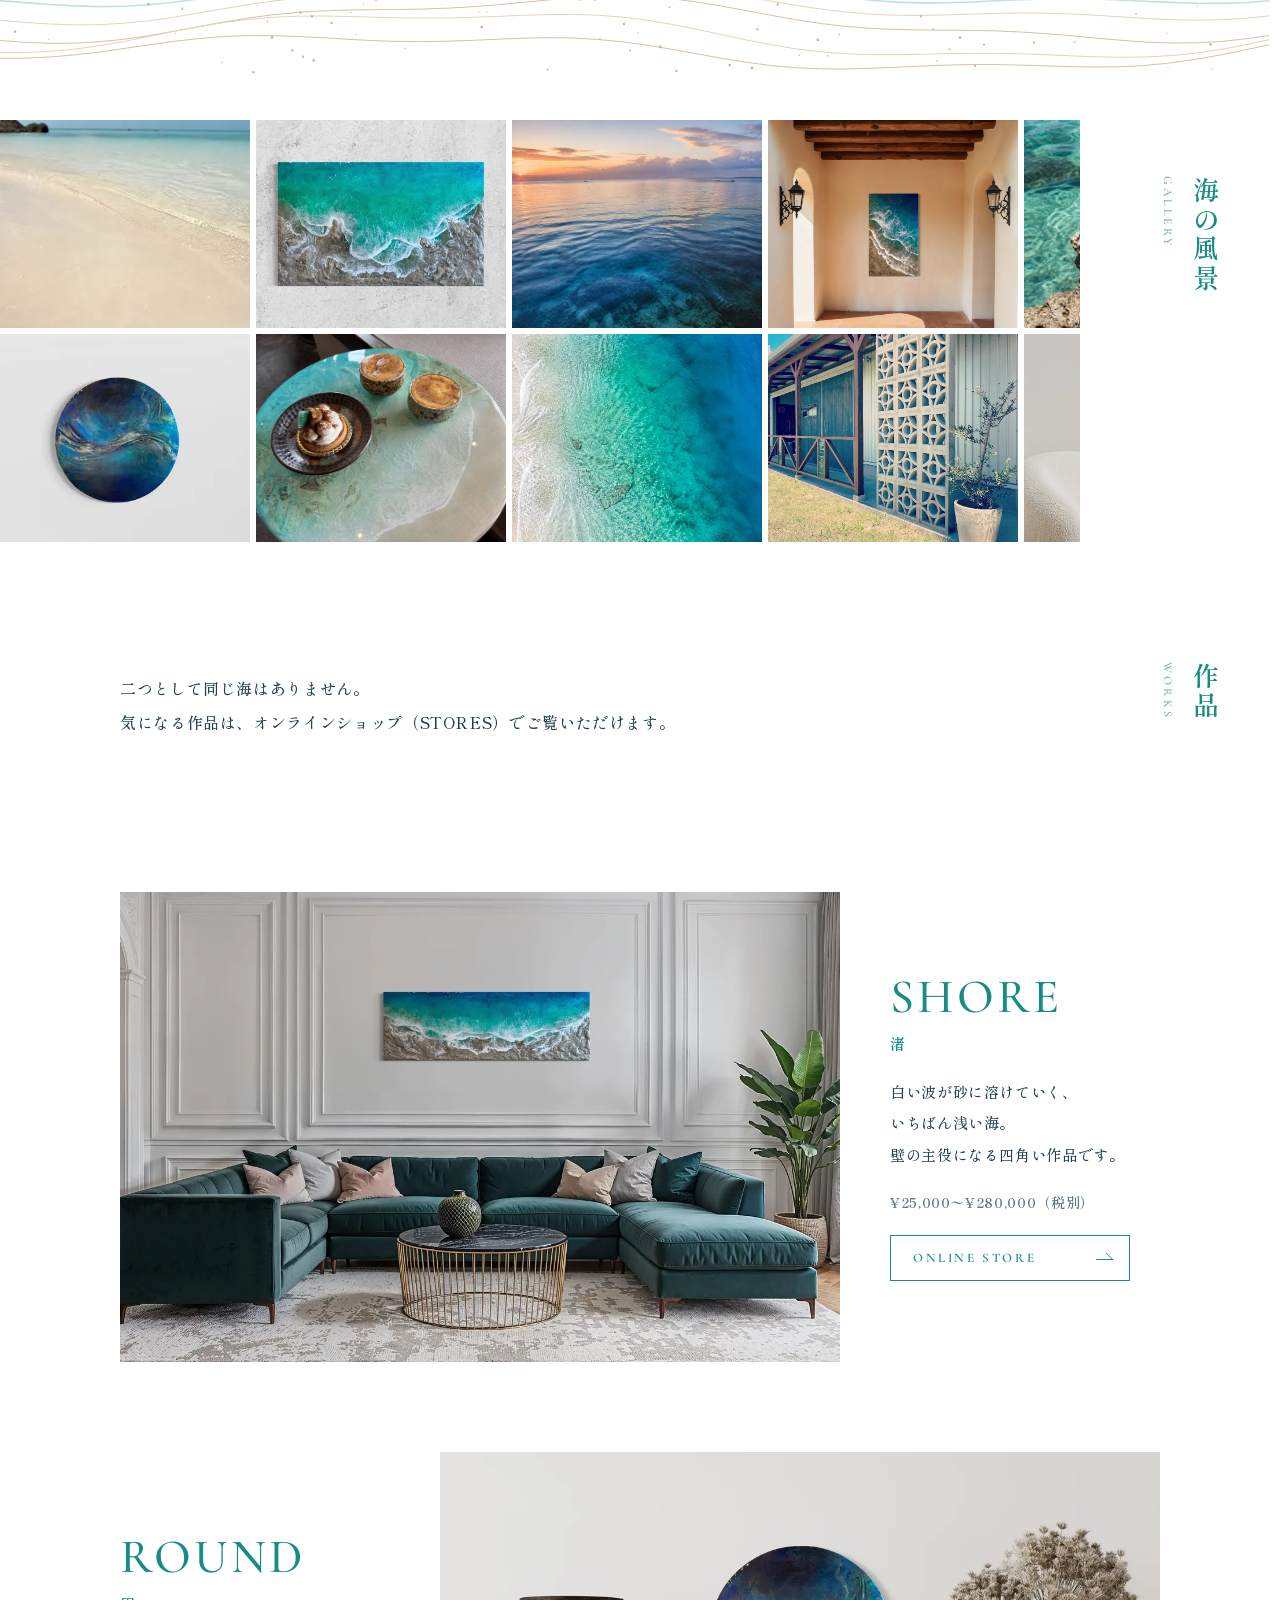
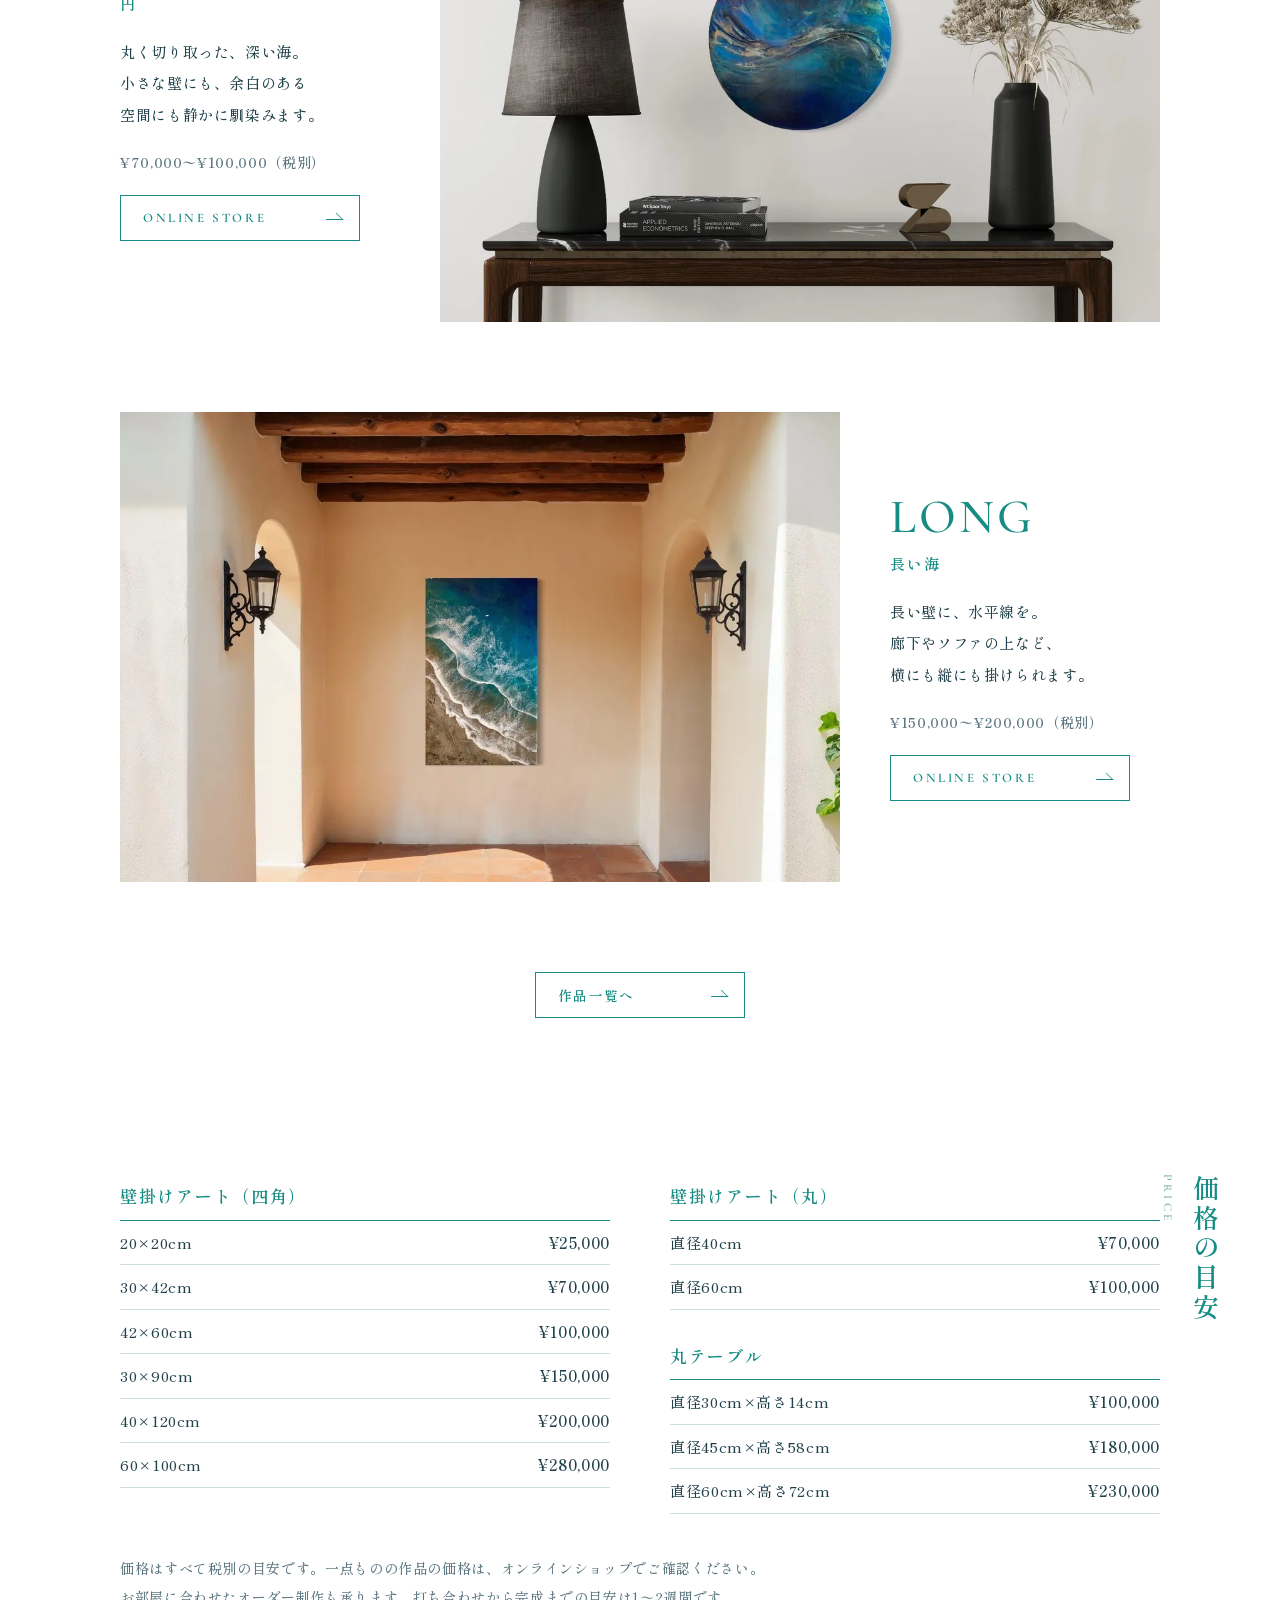
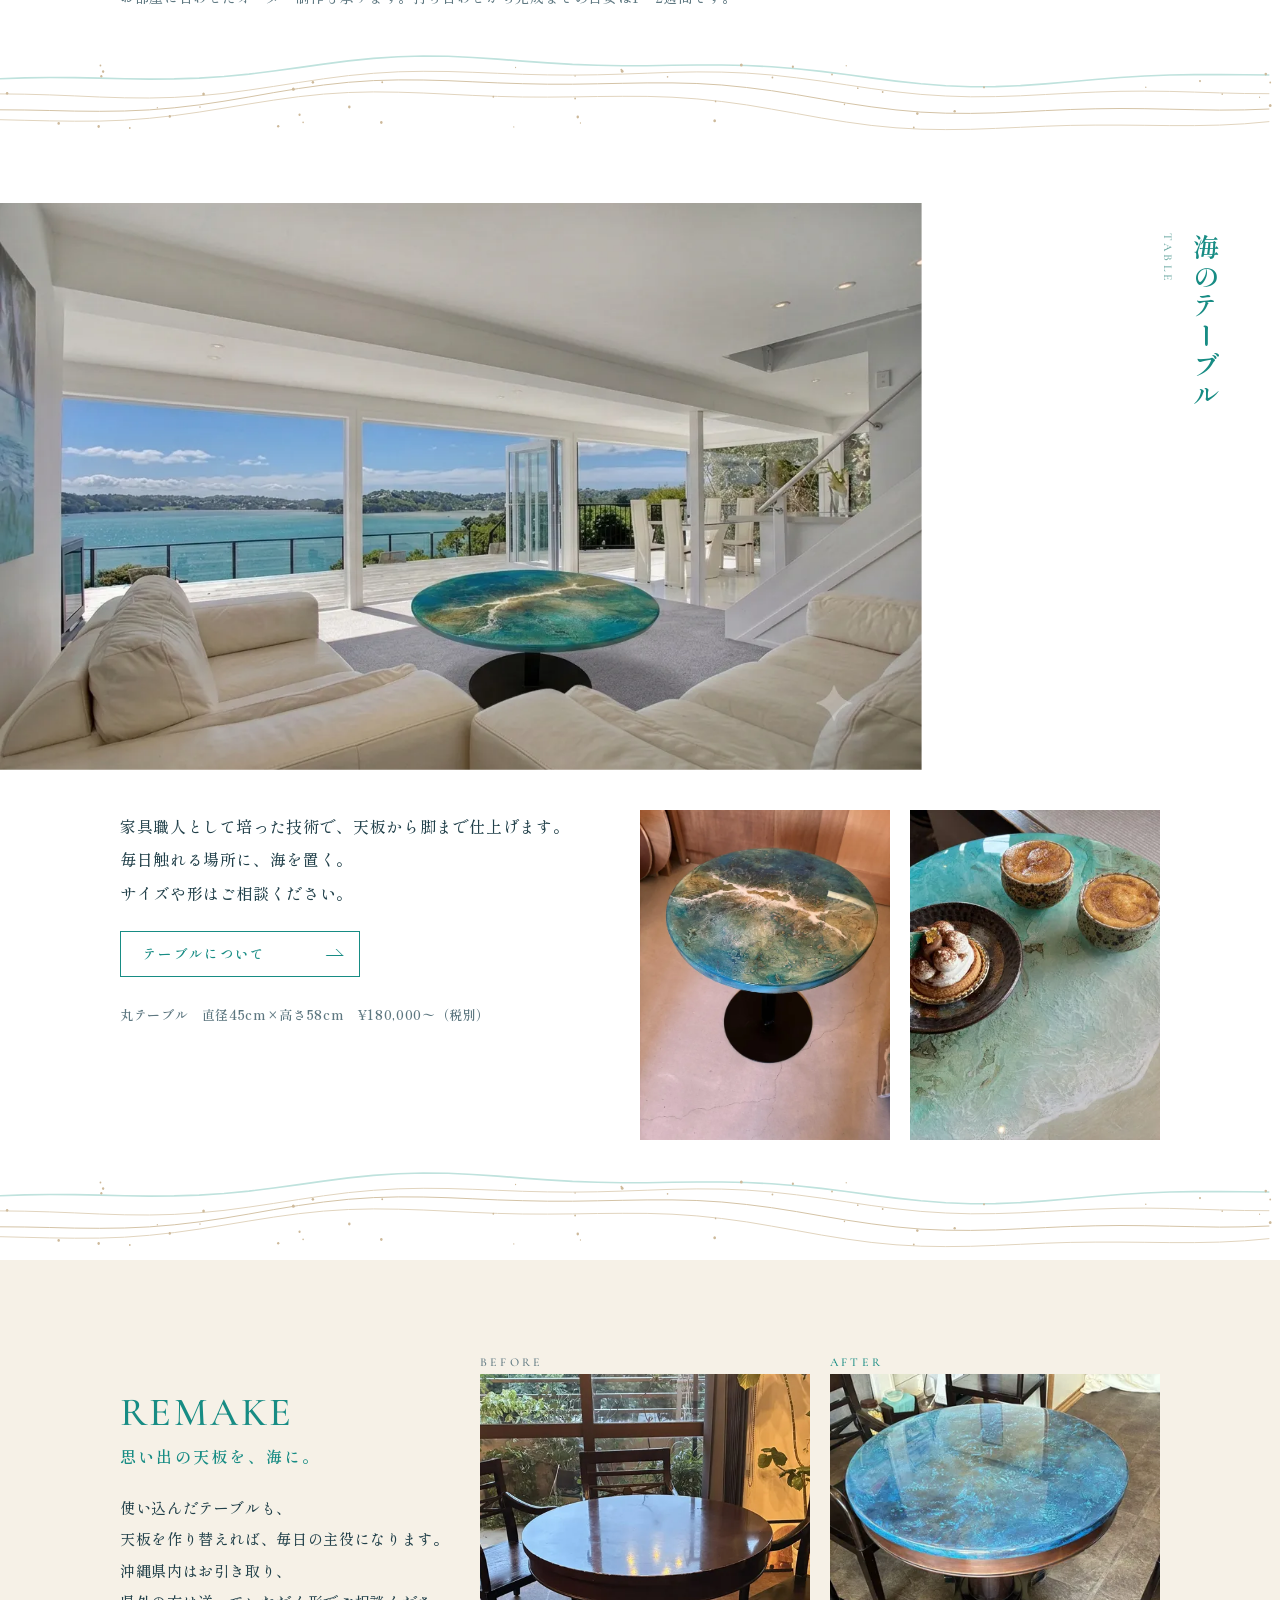
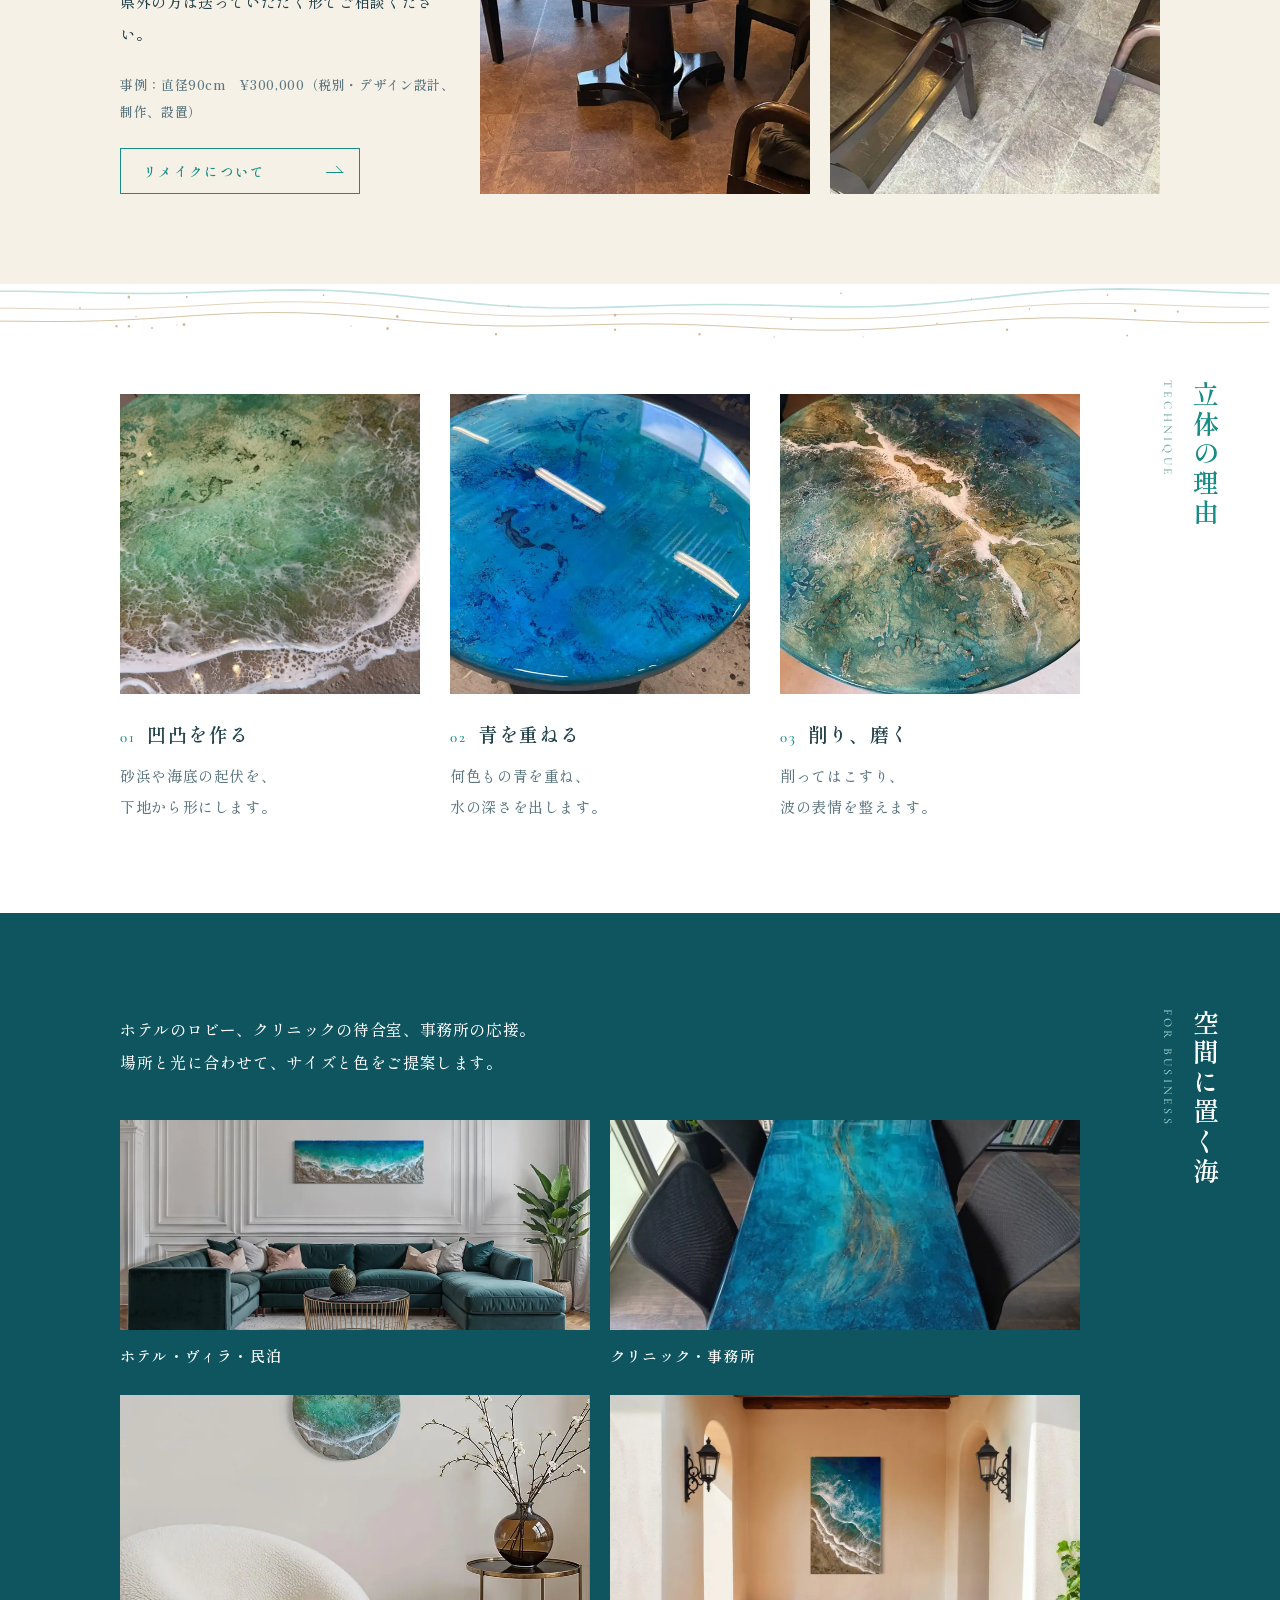
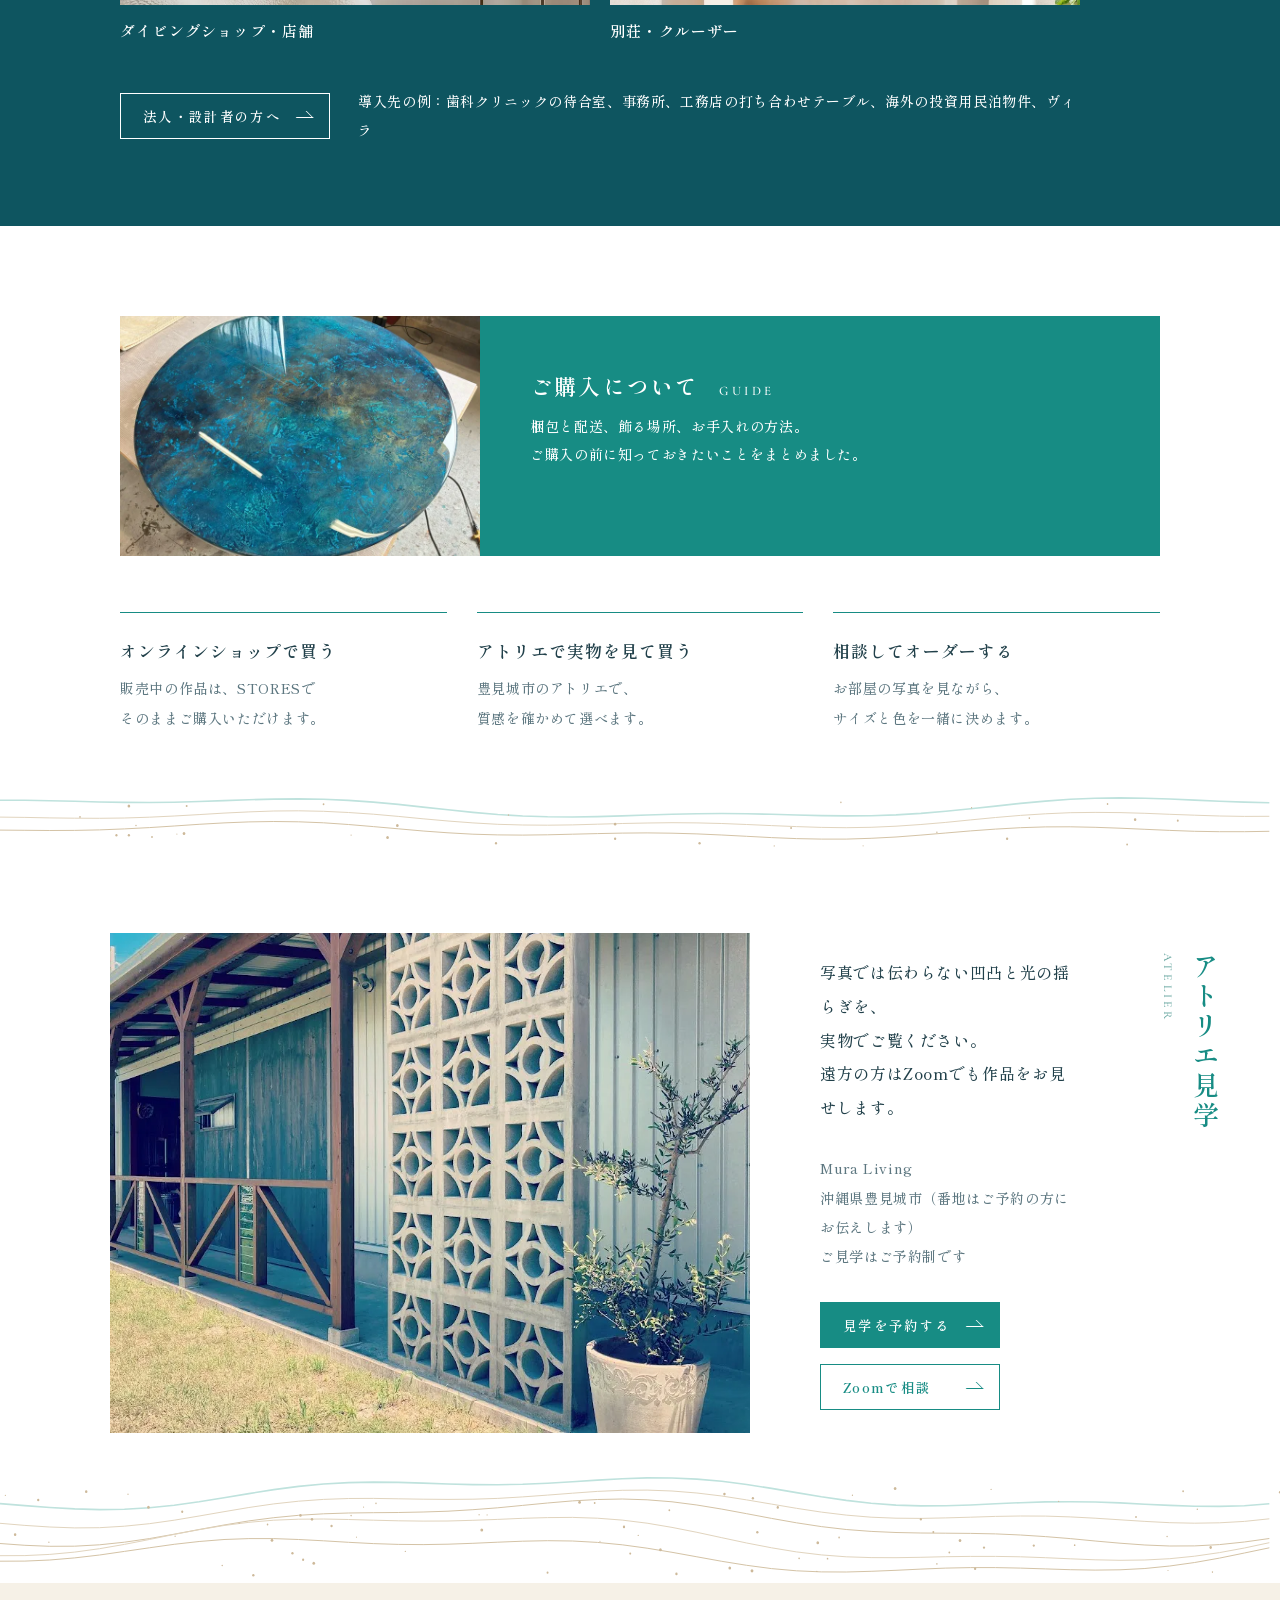
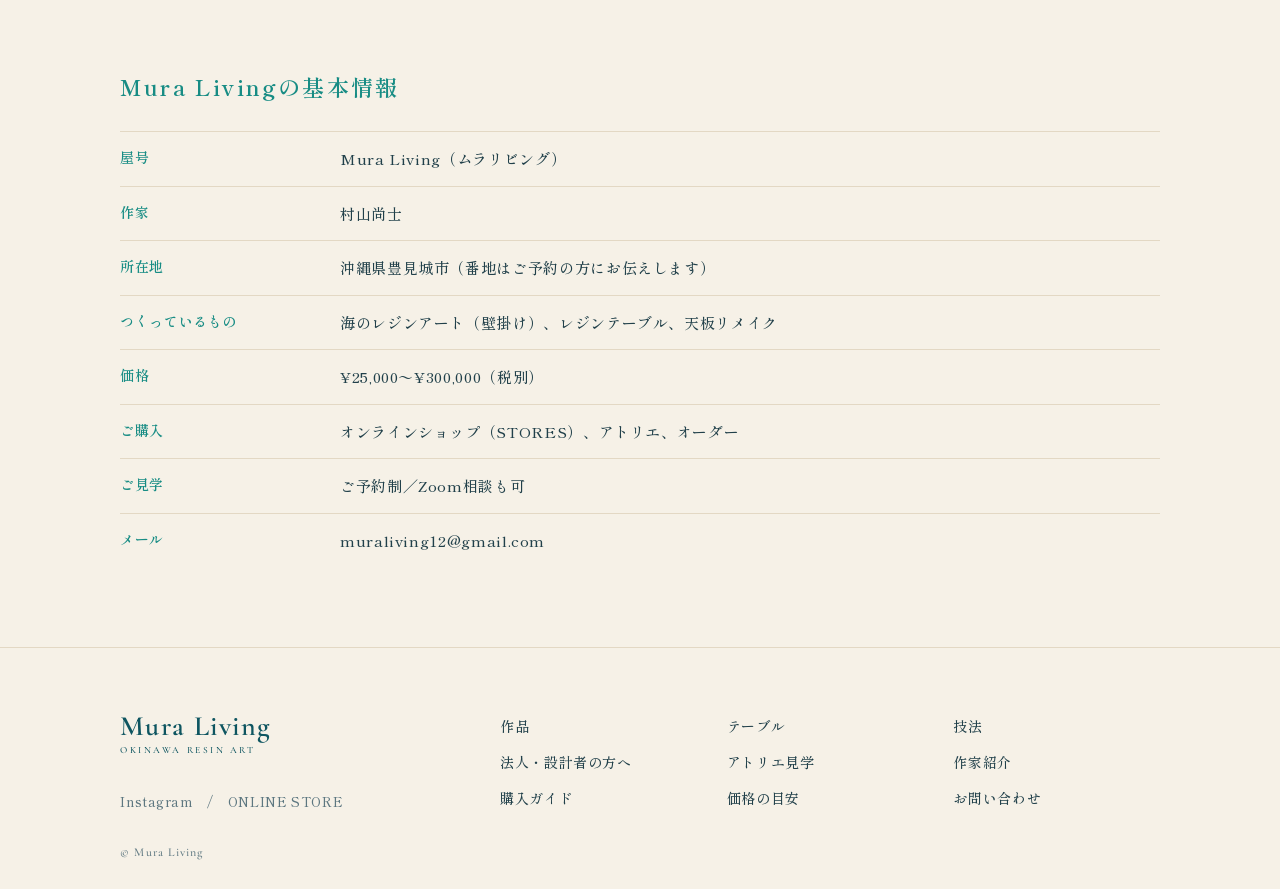
==== commit 894dc5a6: "波とスクロールの動きを追加 Co-Authored-By: Claude Opus 5.5 <noreply@anthropic.com>" ====
--- a/index.html
+++ b/index.html
@@ -1,15 +1,16 @@
 <!doctype html>
-<html lang="ja">
+<html lang="ja" class="no-js">
 <head>
 <meta charset="utf-8">
 <meta name="viewport" content="width=device-width, initial-scale=1">
+<script>document.documentElement.className="js"</script>
 <meta name="robots" content="noindex, nofollow">
 <title>海のレジンアート販売｜沖縄のアトリエ Mura Living</title>
 <meta name="description" content="沖縄県豊見城市のアトリエで、立体的な海のレジンアートとレジンテーブルを一点ずつ手作りしています。作品はオンラインショップで購入でき、アトリエ見学やZoom相談も受け付けています。">
 <link rel="preconnect" href="https://fonts.googleapis.com">
 <link rel="preconnect" href="https://fonts.gstatic.com" crossorigin>
 <link rel="stylesheet" href="https://fonts.googleapis.com/css2?family=Shippori+Mincho:wght@500;600&family=Cormorant+Garamond:wght@500;600&display=swap">
-<link rel="stylesheet" href="assets/css/style.css?v=11">
+<link rel="stylesheet" href="assets/css/style.css?v=12">
 </head>
 <body>
 <header class="hd" id="top">
@@ -28,7 +29,9 @@
 <main>
 <section class="hero">
   <picture><source media="(max-width:900px)" srcset="assets/img/h3-sea-sp.webp?v=2"><img class="hero__bg" src="assets/img/h3-sea.webp?v=2" alt="明るい水色の沖縄の海" width="2160" height="1350"></picture>
-  <picture><source media="(max-width:900px)" srcset="assets/img/h3-layer-sp.webp?v=4"><img class="hero__layer" src="assets/img/h3-layer.webp?v=4" alt="波打ち際の先の白い壁に飾った、海のレジンアートの作品" width="2160" height="1350"></picture>
+  <picture><source media="(max-width:900px)" srcset="assets/img/h3-lace-sp.webp"><img class="hero__lace" src="assets/img/h3-lace.webp" alt="" width="2160" height="1350"></picture>
+  <picture><source media="(max-width:900px)" srcset="assets/img/h3-lace-sp.webp"><img class="hero__lace hero__lace--2" src="assets/img/h3-lace.webp" alt="" width="2160" height="1350"></picture>
+  <picture><source media="(max-width:900px)" srcset="assets/img/h3-wall-sp.webp"><img class="hero__layer" src="assets/img/h3-wall.webp" alt="波打ち際の先の白い壁に飾った、海のレジンアートの作品" width="2160" height="1350"></picture>
   <div class="hero__t1">
     <h1>海のレジンアート販売｜沖縄のアトリエ</h1>
     <p class="hero__copy">まるで、そこに海があるように。</p>
@@ -195,6 +198,6 @@
   </nav>
   <small class="ft__c">© Mura Living</small>
 </footer>
-<script src="assets/js/main.js"></script>
+<script src="assets/js/main.js?v=2"></script>
 </body>
 </html>
--- a/assets/css/style.css
+++ b/assets/css/style.css
@@ -18,7 +18,7 @@
 .burger{display:none;background:none;border:0;width:40px;height:40px;padding:8px;cursor:pointer}.burger span{display:block;height:1.5px;background:#fff;margin:8px 0;transition:transform .3s}
 .sp{display:none}
 .hero{position:relative;overflow:hidden;height:62.5vw;min-height:560px;background:#CFEFEF}
-.hero__bg,.hero__layer{position:absolute;inset:0;width:100%;height:100%;object-fit:cover}
+.hero__bg,.hero__layer,.hero__lace{position:absolute;inset:0;width:100%;height:100%;object-fit:cover}.hero__bg{translate:0 var(--py,0)}.hero__lace{animation:ebb 7s ease-in-out infinite alternate}.hero__lace--2{animation:ebb2 9.5s ease-in-out infinite alternate;opacity:.75}@keyframes ebb{from{transform:translateY(1.1%)}to{transform:translateY(-1.5%)}}@keyframes ebb2{from{transform:translate(-1%,-1.9%)}to{transform:translate(1%,.9%)}}
 .hero picture{position:static}.hero__bg{animation:zoom 14s ease-out both}.hero__layer{animation:tide 2.2s .25s cubic-bezier(.2,.75,.2,1) both}
 @keyframes zoom{from{transform:scale(1.07)}to{transform:scale(1)}}
 @keyframes tide{from{transform:translateY(7%);opacity:.2}to{transform:none;opacity:1}}
@@ -68,6 +68,17 @@
 .facts{background:var(--sand);padding:80px 120px}.facts h2{font-size:22px;color:var(--teal);letter-spacing:.1em;max-width:1200px;margin:0 auto 22px}.facts dl{max-width:1200px;margin:auto}.facts dl>div{display:grid;grid-template-columns:220px minmax(0,1fr);padding:11px 0;border-top:1px solid #E3D8C4;font-size:15px}.facts dt{color:var(--teal);font-weight:600;font-size:14px}
 .ft{background:var(--sand);border-top:1px solid #E3D8C4;padding:64px 120px 30px;display:grid;grid-template-columns:minmax(0,1fr) minmax(0,660px);gap:30px}.ft nav{display:grid;grid-template-columns:repeat(3,minmax(0,1fr));gap:4px 20px;font-size:14px}.ft nav a:hover{color:var(--teal)}.ft__sns{font-size:13px;color:var(--sub);margin-top:24px}.ft__c{grid-column:1/-1;font:500 12px var(--en);letter-spacing:.1em;color:var(--sub)}
 .reveal{opacity:0;transform:translateY(26px);transition:opacity 1.1s ease,transform 1.1s cubic-bezier(.2,.7,.2,1)}.reveal.is-in{opacity:1;transform:none}
+/* スクロールの動き */
+.hd.is-fixed{position:fixed;padding-block:14px;background:#ffffffee;backdrop-filter:blur(6px);box-shadow:0 1px 0 var(--line);animation:drop .45s ease both}.hd.is-fixed .logo{color:var(--deep)}.hd.is-fixed .nav{color:var(--ink)}.hd.is-fixed .nav .btn{border-color:var(--teal);color:var(--teal)}.hd.is-fixed .nav .btn:hover{background:var(--teal);color:#fff}.hd.is-fixed .burger span{background:var(--deep)}@keyframes drop{from{transform:translateY(-100%)}to{transform:none}}
+.work.reveal{opacity:1;transform:none}.work img{clip-path:inset(0 100% 0 0);transition:clip-path 1.5s cubic-bezier(.76,0,.24,1)}.work--r img{clip-path:inset(0 0 0 100%)}.work.is-in img{clip-path:inset(0)}
+.work>div{opacity:0;transform:translateY(24px);transition:opacity 1s .6s,transform 1s .6s}.work.is-in>div{opacity:1;transform:none}
+.about.reveal{opacity:1;transform:none}.about img{clip-path:inset(0 100% 0 0);transition:clip-path 1.5s cubic-bezier(.76,0,.24,1)}.about.is-in img{clip-path:inset(0)}.about__body{opacity:0;transform:translateY(24px);transition:opacity 1s .5s,transform 1s .5s}.about.is-in .about__body{opacity:1;transform:none}
+.table__main.reveal{opacity:1;transform:none}.table__main img{clip-path:inset(0 100% 0 0);transition:clip-path 1.7s cubic-bezier(.76,0,.24,1)}.table__main.is-in img{clip-path:inset(0)}
+.tech__list.reveal,.biz__list.reveal,.guide__ways.reveal{opacity:1;transform:none}.tech__list li,.biz__list li,.guide__ways li{opacity:0;transform:translateY(26px);transition:opacity .9s,transform .9s cubic-bezier(.2,.7,.2,1)}.tech__list.is-in li,.biz__list.is-in li,.guide__ways.is-in li{opacity:1;transform:none}li:nth-child(2){transition-delay:.15s}li:nth-child(3){transition-delay:.3s}li:nth-child(4){transition-delay:.45s}
+.price-sec dl>div{transition:background .3s}.price-sec dl>div:hover{background:var(--sand)}
+.js .vhead{opacity:0;transform:translateY(-18px);transition:opacity 1.1s,transform 1.1s}.js .vhead.is-in{opacity:1;transform:none}
+.js .sand-b1::after,.js .sand-b2::after,.js .sand-b3::after,.js .sand-t3::before{clip-path:inset(0 100% 0 0);transition:clip-path 2.4s cubic-bezier(.3,.6,.2,1)}.js .is-sand::after,.js .is-sand::before{clip-path:inset(0)}
+.work img,.table__sub img,.biz__list img{transition-property:clip-path,transform}.work:hover img,.biz__list li:hover img{transform:scale(1.02)}.biz__list li{overflow:hidden}.biz__list img{transition:transform .8s}
 @media (max-width:1180px){.about,.atelier,.tech,.biz{padding-right:130px}.about{gap:40px;padding-left:40px}.works,.price-sec,.guide,.facts,.remake{padding-left:40px;padding-right:40px}.table__sub{padding-inline:40px}.nav{gap:18px;font-size:13px}.remake__in{grid-template-columns:minmax(0,1fr) 240px 240px}.ft{padding-inline:40px}.tech{padding-left:40px}.biz{padding-left:40px}.atelier{padding-left:40px}.vhead{right:30px}}
 @media (max-width:900px){
   body{font-size:15px;line-height:2}.pc{display:none}
@@ -89,4 +100,4 @@
   .facts{padding:50px 24px}.facts h2{font-size:19px}.facts dl>div{grid-template-columns:minmax(0,1fr);gap:2px}
   .ft{grid-template-columns:minmax(0,1fr);padding:40px 24px 24px}.ft nav{grid-template-columns:repeat(2,minmax(0,1fr))}
 }
-@media (prefers-reduced-motion:reduce){*{animation:none!important;transition:none!important;scroll-behavior:auto!important}.reveal{opacity:1;transform:none}}
+@media (prefers-reduced-motion:reduce){*{animation:none!important;transition:none!important;scroll-behavior:auto!important}.reveal,.work>div,.about__body,.tech__list li,.biz__list li,.guide__ways li,.js .vhead{opacity:1!important;transform:none!important}.work img,.about img,.table__main img,.js .sand-b1::after,.js .sand-b2::after,.js .sand-b3::after,.js .sand-t3::before{clip-path:none!important}}
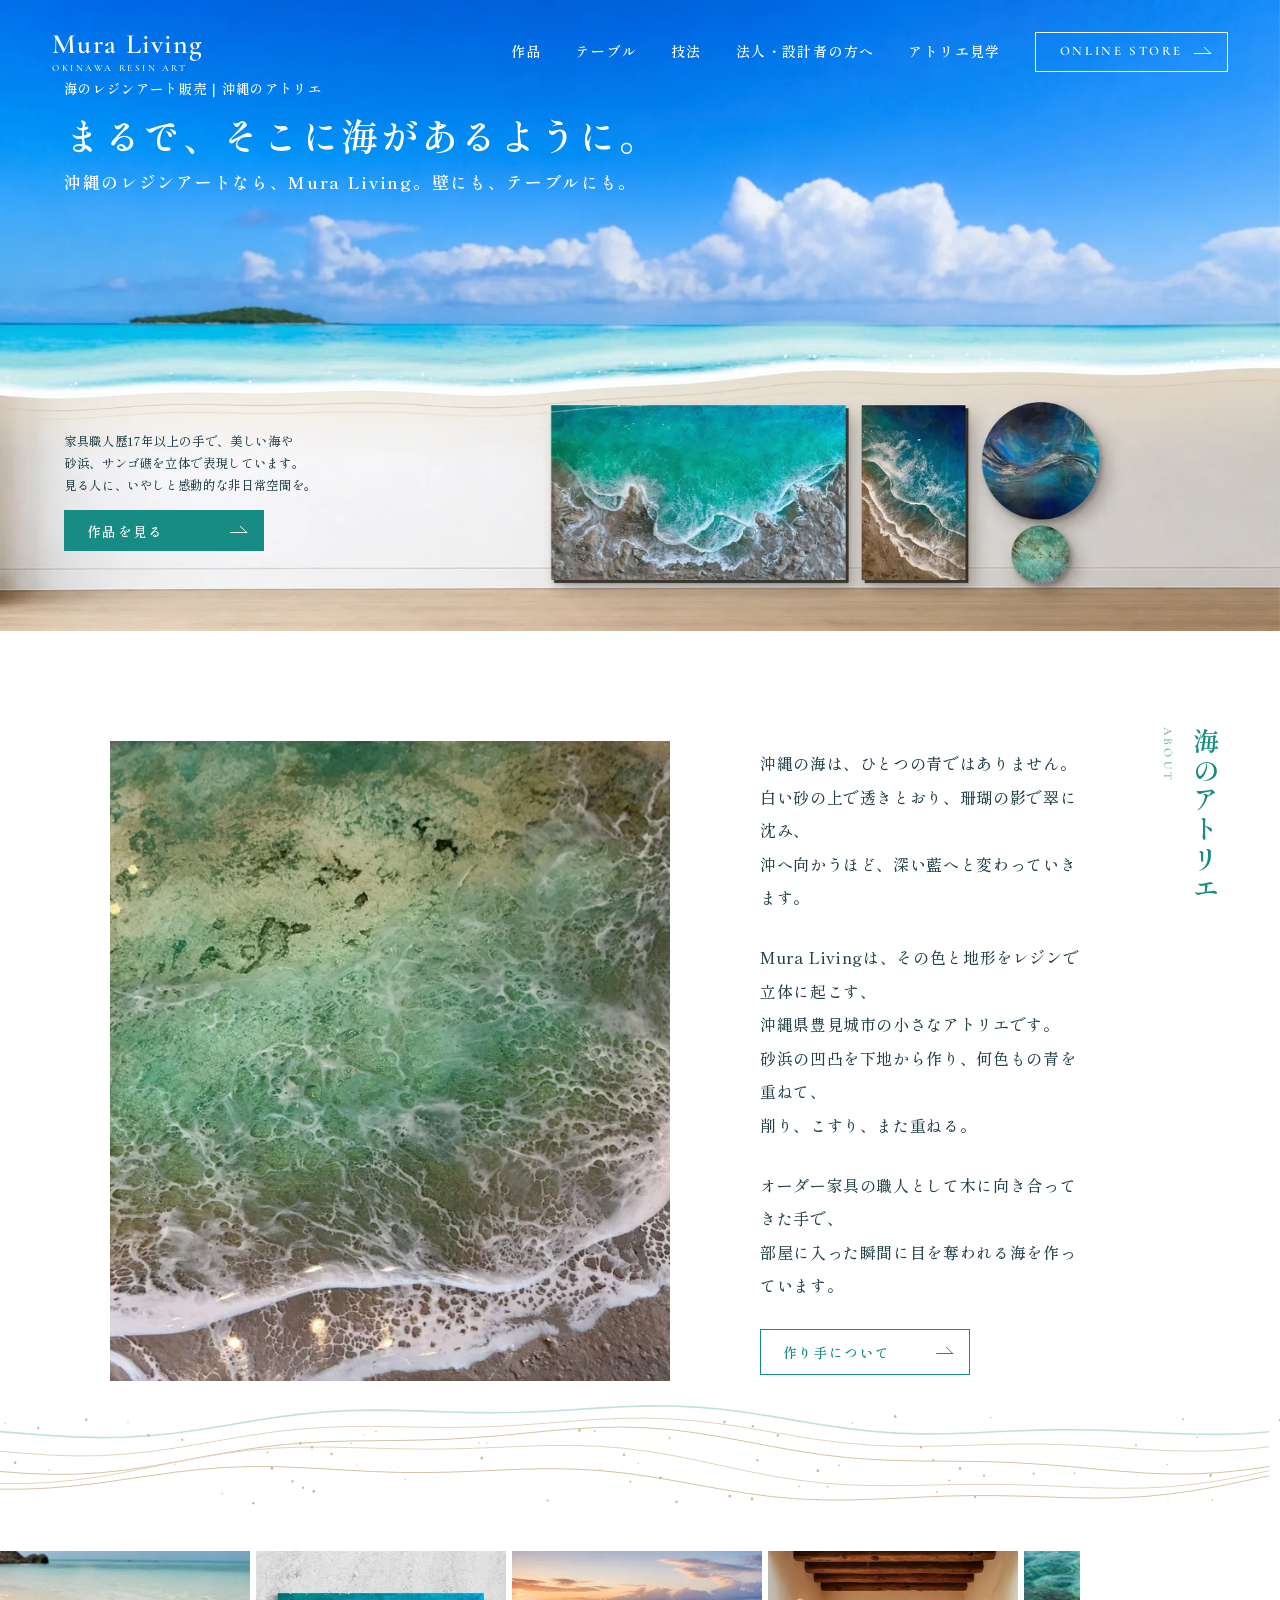
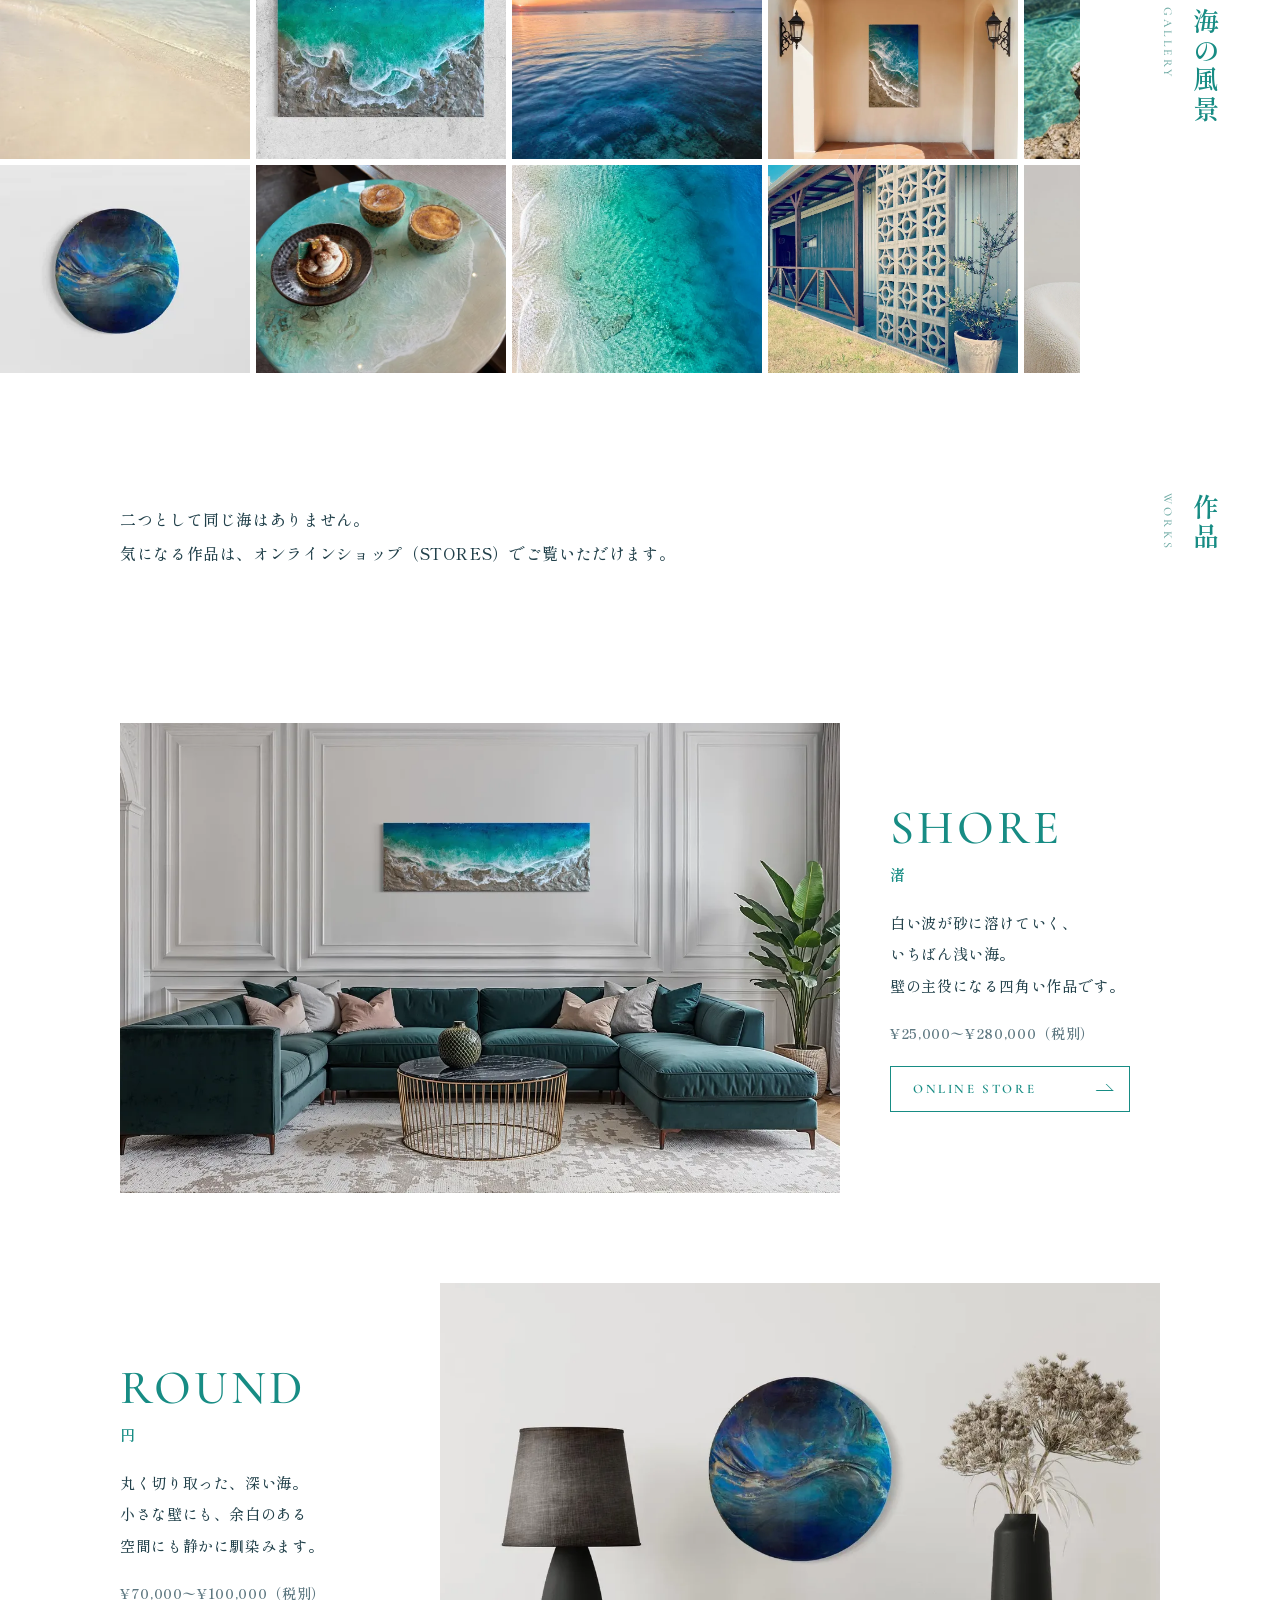
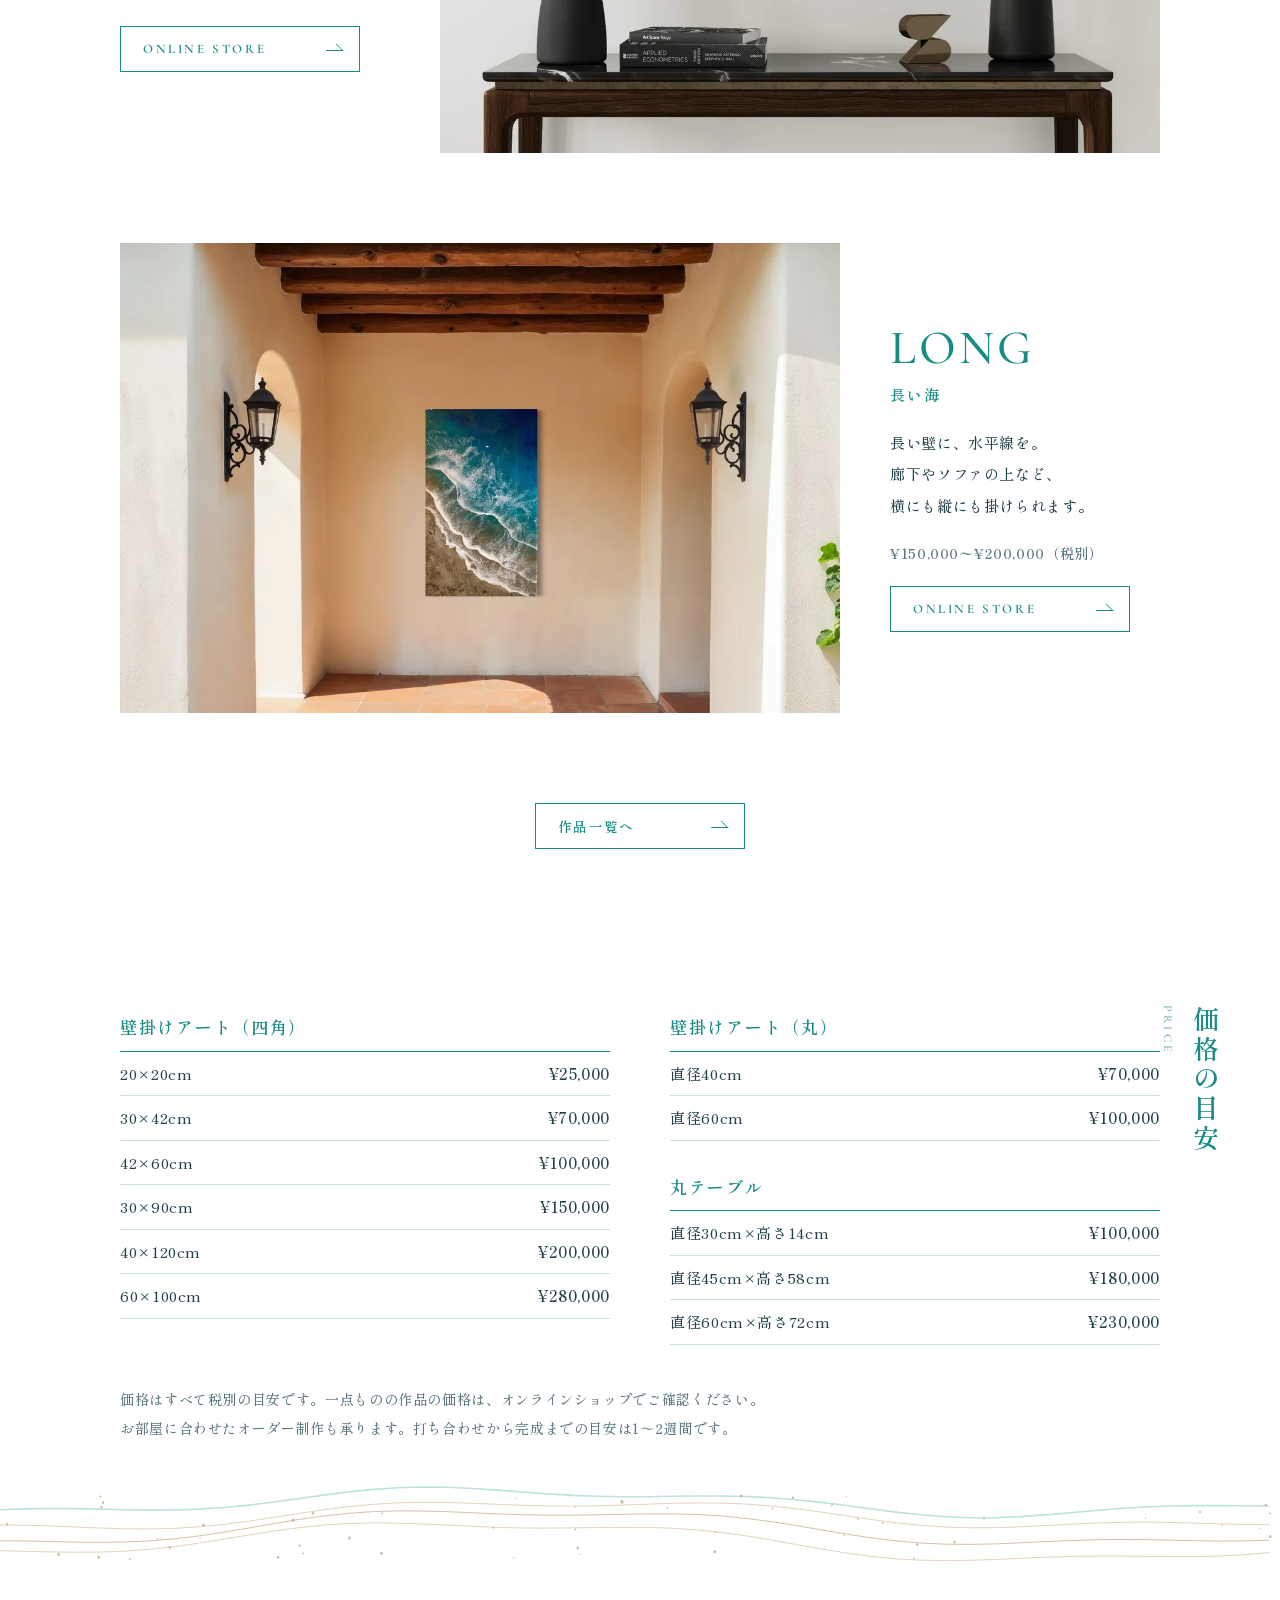
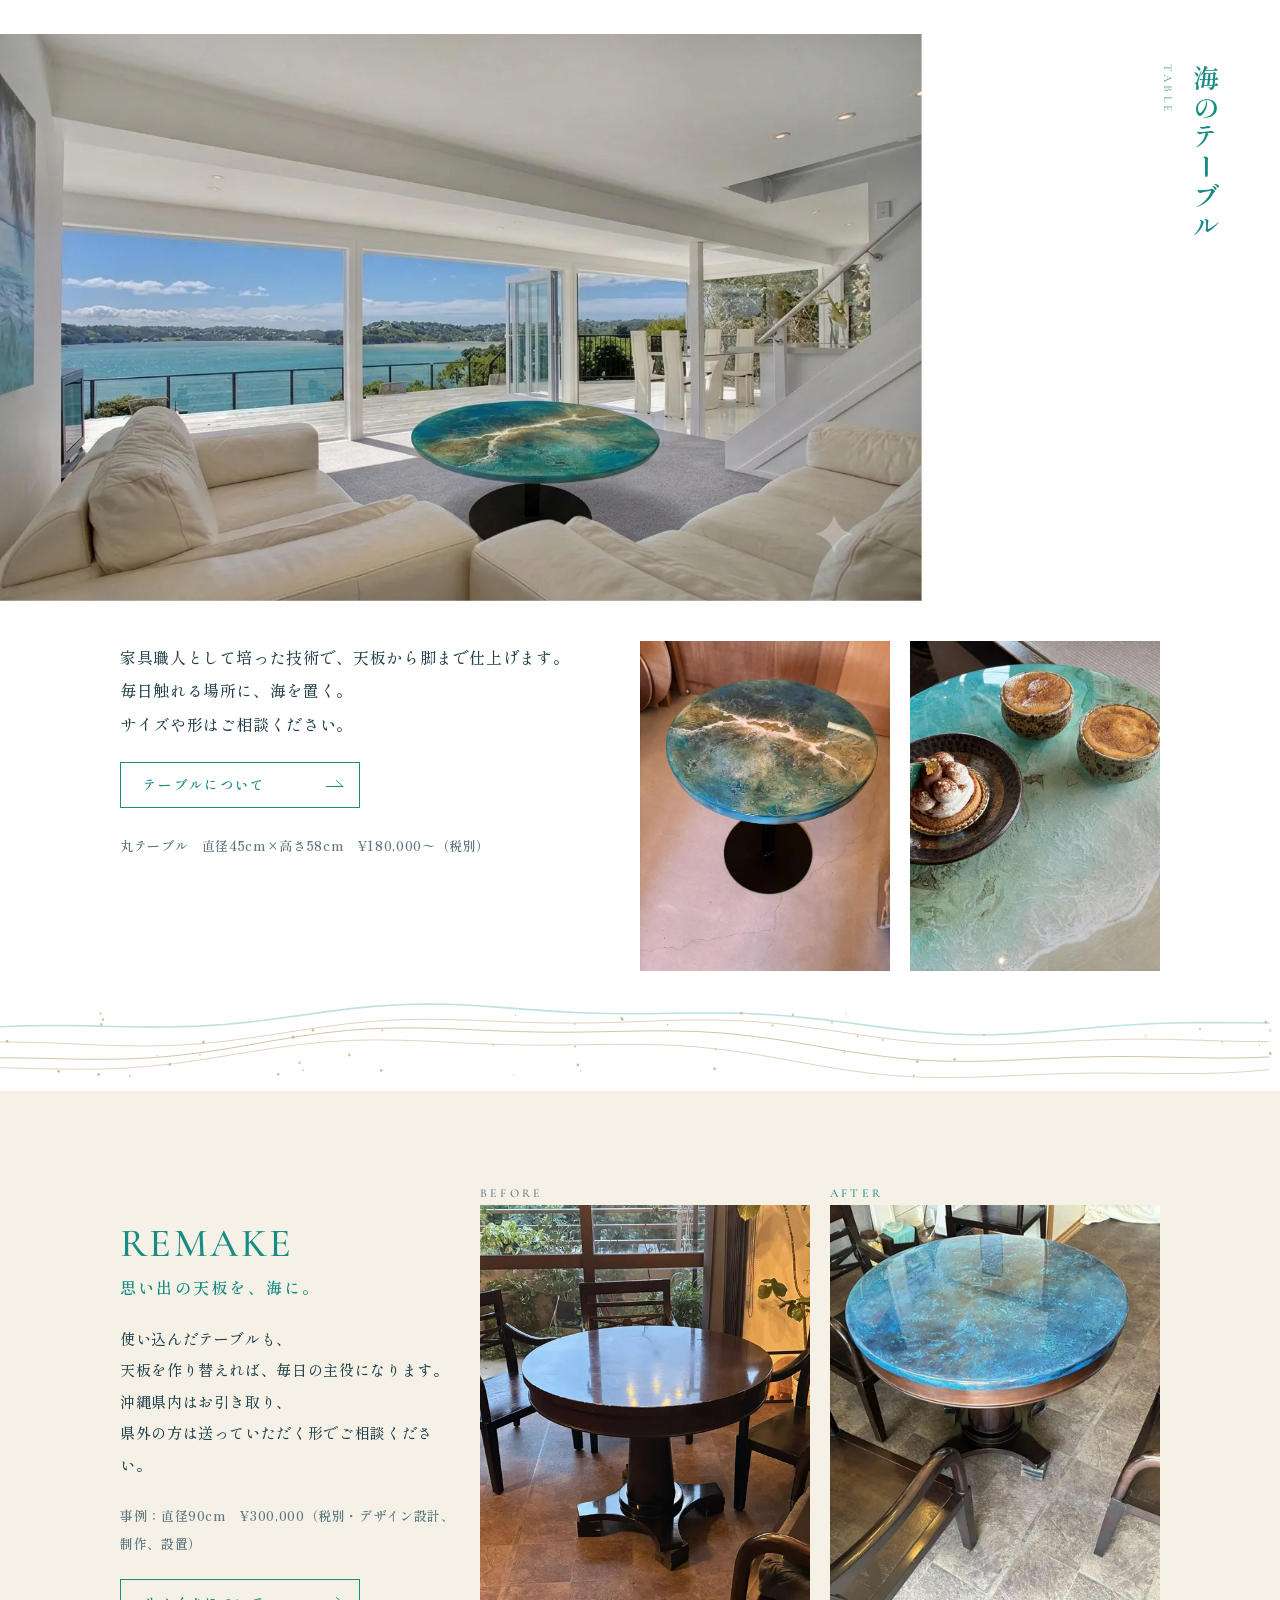
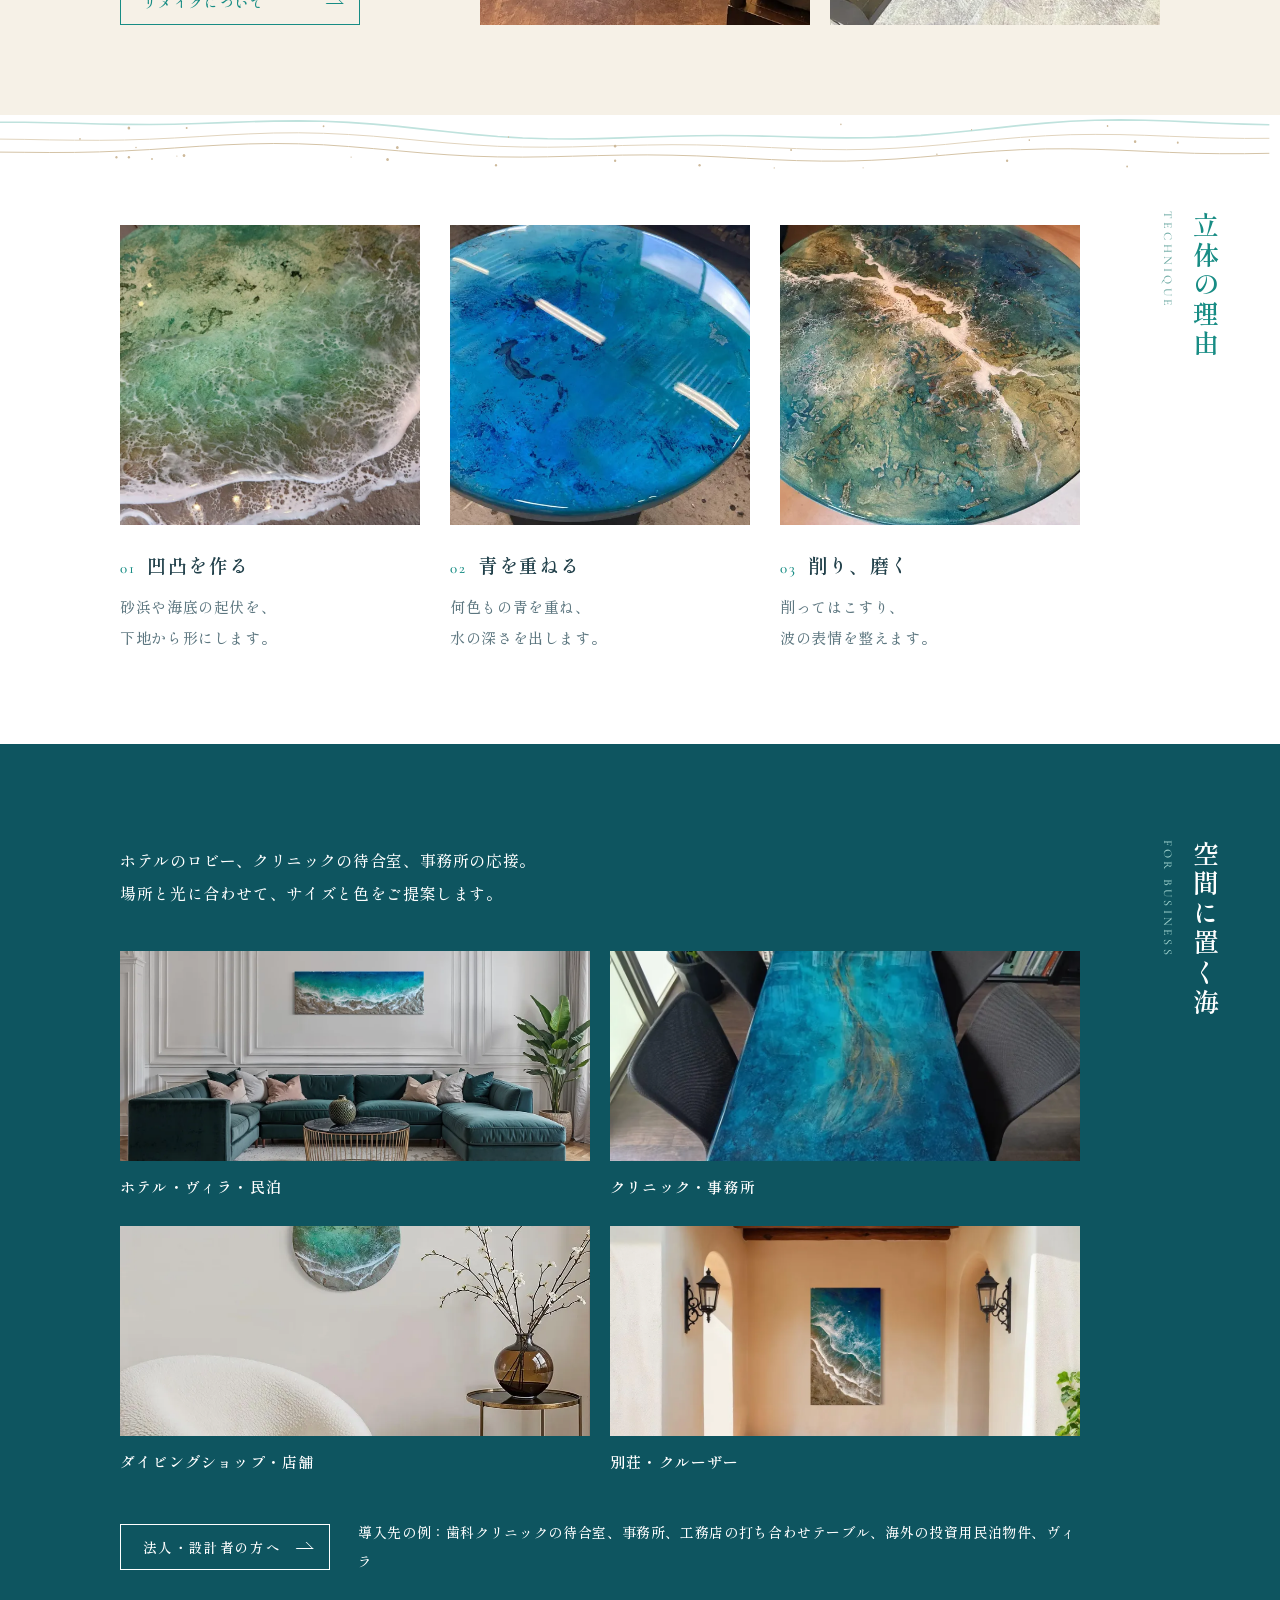
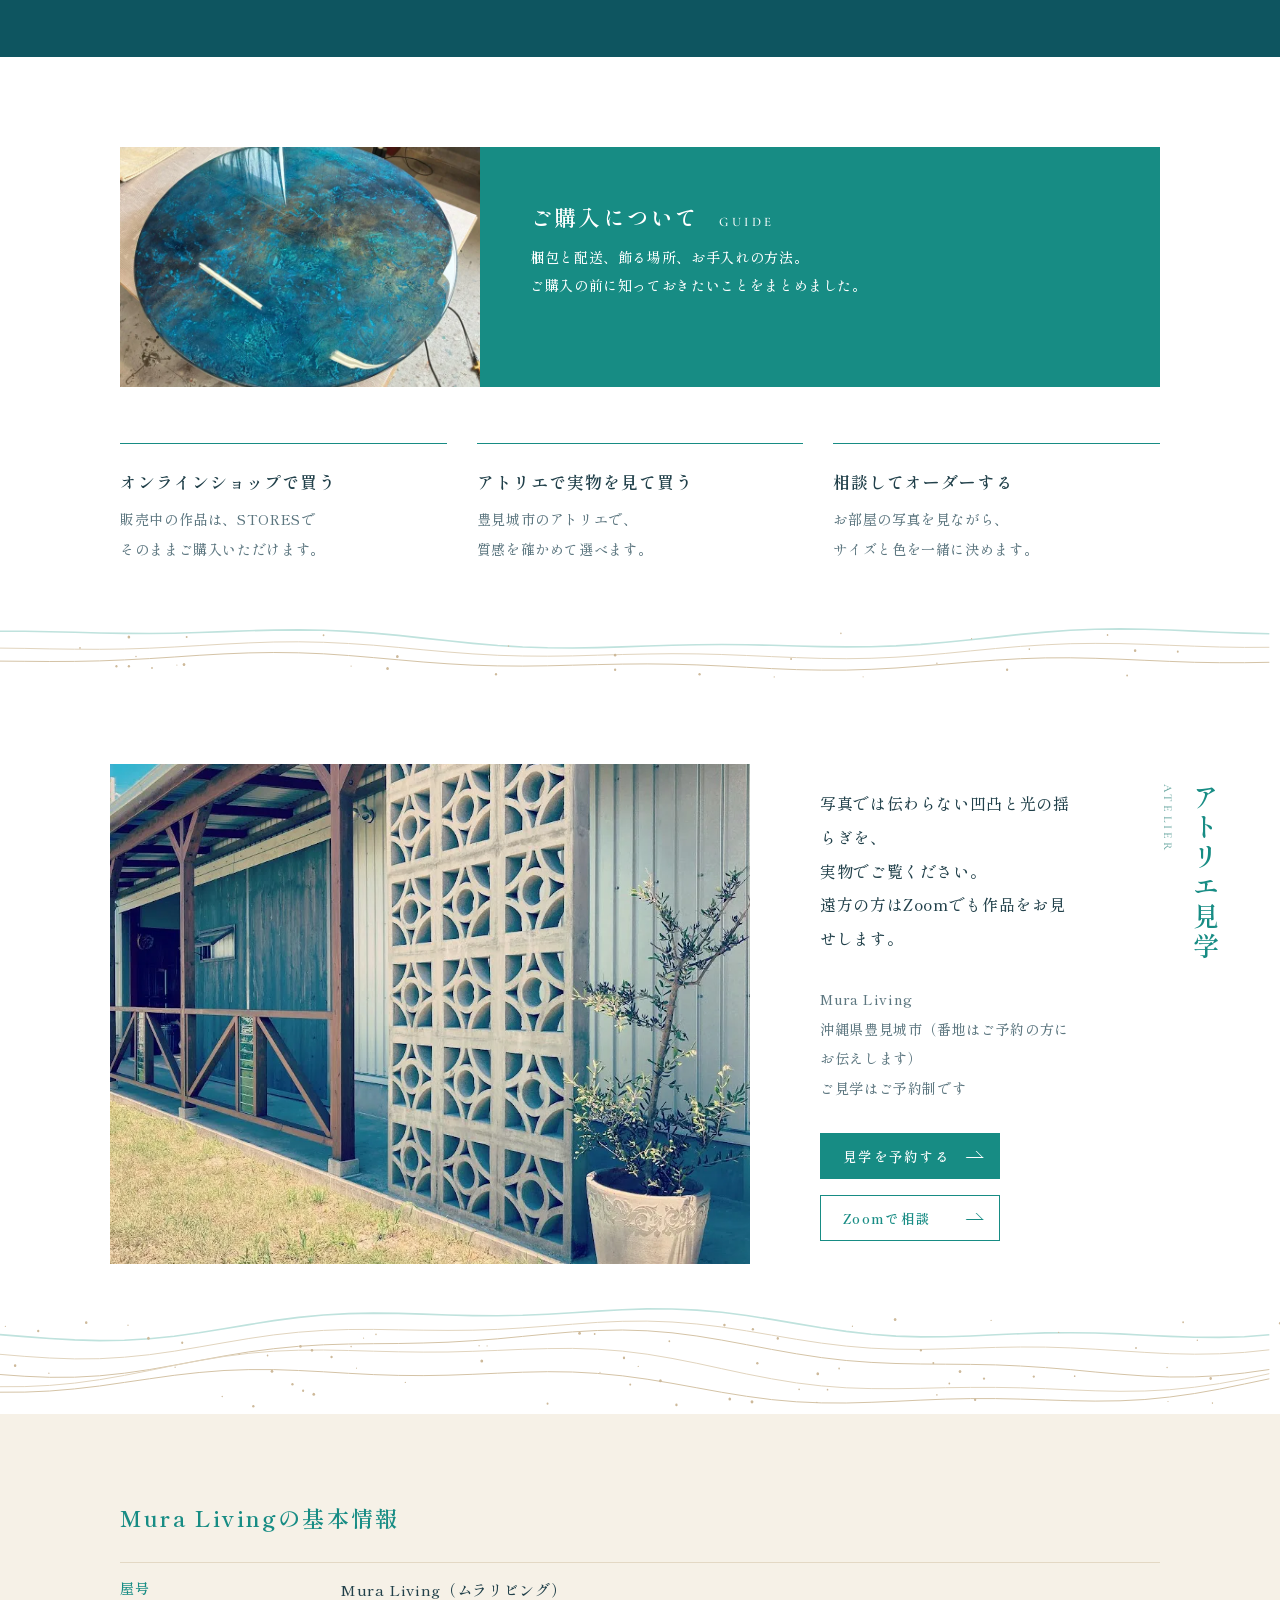
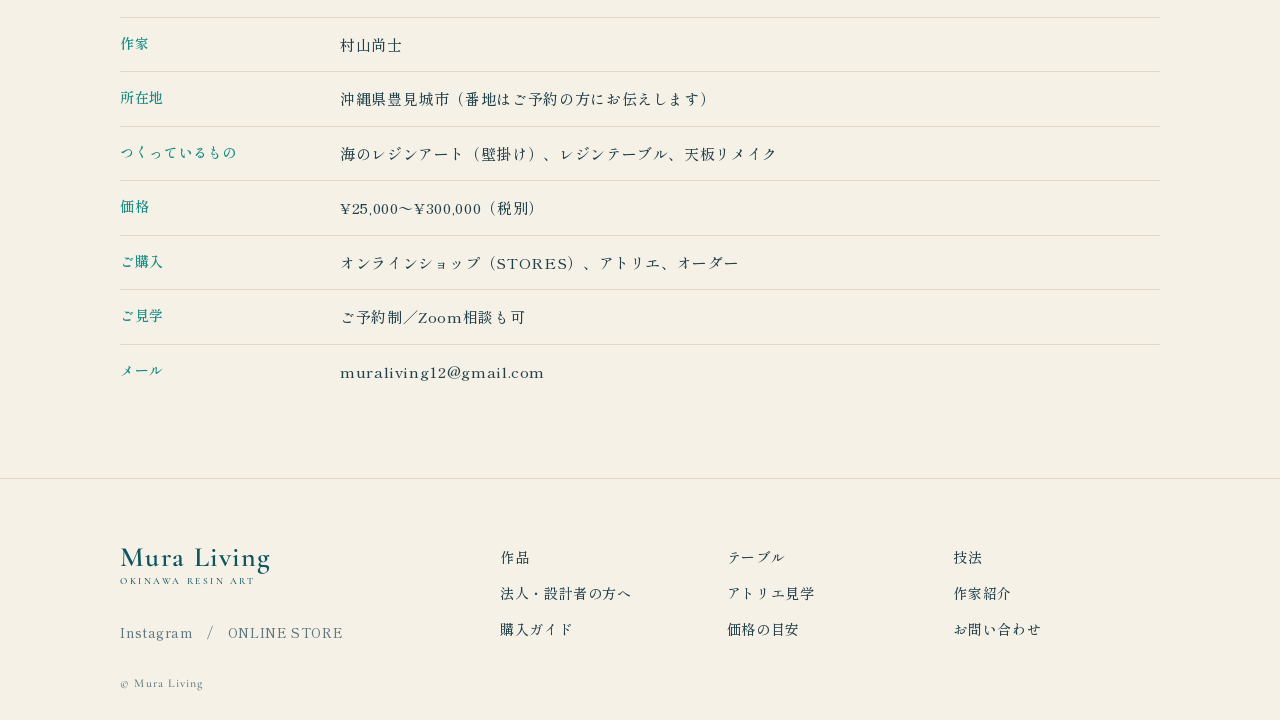
==== commit bdf91704: "ヒーローを開いた画面に収まる高さに変更 Co-Authored-By: Claude Opus 5.5 <noreply@anthropic.com>" ====
--- a/index.html
+++ b/index.html
@@ -10,7 +10,7 @@
 <link rel="preconnect" href="https://fonts.googleapis.com">
 <link rel="preconnect" href="https://fonts.gstatic.com" crossorigin>
 <link rel="stylesheet" href="https://fonts.googleapis.com/css2?family=Shippori+Mincho:wght@500;600&family=Cormorant+Garamond:wght@500;600&display=swap">
-<link rel="stylesheet" href="assets/css/style.css?v=12">
+<link rel="stylesheet" href="assets/css/style.css?v=14">
 </head>
 <body>
 <header class="hd" id="top">
@@ -28,10 +28,10 @@
 
 <main>
 <section class="hero">
-  <picture><source media="(max-width:900px)" srcset="assets/img/h3-sea-sp.webp?v=2"><img class="hero__bg" src="assets/img/h3-sea.webp?v=2" alt="明るい水色の沖縄の海" width="2160" height="1350"></picture>
-  <picture><source media="(max-width:900px)" srcset="assets/img/h3-lace-sp.webp"><img class="hero__lace" src="assets/img/h3-lace.webp" alt="" width="2160" height="1350"></picture>
-  <picture><source media="(max-width:900px)" srcset="assets/img/h3-lace-sp.webp"><img class="hero__lace hero__lace--2" src="assets/img/h3-lace.webp" alt="" width="2160" height="1350"></picture>
-  <picture><source media="(max-width:900px)" srcset="assets/img/h3-wall-sp.webp"><img class="hero__layer" src="assets/img/h3-wall.webp" alt="波打ち際の先の白い壁に飾った、海のレジンアートの作品" width="2160" height="1350"></picture>
+  <picture><source media="(max-width:900px)" srcset="assets/img/h3-sea-sp.webp?v=2"><img class="hero__bg" src="assets/img/h3-sea.webp?v=10" alt="明るい水色の沖縄の海" width="2160" height="1065"></picture>
+  <picture><source media="(max-width:900px)" srcset="assets/img/h3-lace-sp.webp"><img class="hero__lace" src="assets/img/h3-lace.webp?v=10" alt="" width="2160" height="1065"></picture>
+  <picture><source media="(max-width:900px)" srcset="assets/img/h3-lace-sp.webp"><img class="hero__lace hero__lace--2" src="assets/img/h3-lace.webp?v=10" alt="" width="2160" height="1065"></picture>
+  <picture><source media="(max-width:900px)" srcset="assets/img/h3-wall-sp.webp"><img class="hero__layer" src="assets/img/h3-wall.webp?v=10" alt="波打ち際の先の白い壁に飾った、海のレジンアートの作品" width="2160" height="1065"></picture>
   <div class="hero__t1">
     <h1>海のレジンアート販売｜沖縄のアトリエ</h1>
     <p class="hero__copy">まるで、そこに海があるように。</p>
--- a/assets/css/style.css
+++ b/assets/css/style.css
@@ -17,19 +17,19 @@
 .nav .btn{min-width:164px;height:40px;background:#fff;padding-left:24px}.nav .btn:hover{background:var(--teal)}
 .burger{display:none;background:none;border:0;width:40px;height:40px;padding:8px;cursor:pointer}.burger span{display:block;height:1.5px;background:#fff;margin:8px 0;transition:transform .3s}
 .sp{display:none}
-.hero{position:relative;overflow:hidden;height:62.5vw;min-height:560px;background:#CFEFEF}
+.hero{position:relative;overflow:hidden;height:49.3vw;min-height:440px;background:#CFEFEF}
 .hero__bg,.hero__layer,.hero__lace{position:absolute;inset:0;width:100%;height:100%;object-fit:cover}.hero__bg{translate:0 var(--py,0)}.hero__lace{animation:ebb 7s ease-in-out infinite alternate}.hero__lace--2{animation:ebb2 9.5s ease-in-out infinite alternate;opacity:.75}@keyframes ebb{from{transform:translateY(1.1%)}to{transform:translateY(-1.5%)}}@keyframes ebb2{from{transform:translate(-1%,-1.9%)}to{transform:translate(1%,.9%)}}
 .hero picture{position:static}.hero__bg{animation:zoom 14s ease-out both}.hero__layer{animation:tide 2.2s .25s cubic-bezier(.2,.75,.2,1) both}
 @keyframes zoom{from{transform:scale(1.07)}to{transform:scale(1)}}
 @keyframes tide{from{transform:translateY(7%);opacity:.2}to{transform:none;opacity:1}}
 @keyframes up{from{opacity:0;transform:translateY(20px)}to{opacity:1;transform:none}}
-.hero__t1{position:absolute;left:5vw;top:7vw;color:#fff;animation:up 1.2s .4s both}
+.hero__t1{position:absolute;left:5vw;top:max(6.2vw,78px);color:#fff;animation:up 1.2s .4s both}
 .hero h1{font-size:clamp(12px,1.04vw,18px);letter-spacing:.1em;line-height:1.5;margin-bottom:.9vw}
-.hero__copy{font-size:clamp(28px,3.06vw,56px);font-weight:600;line-height:1.3;letter-spacing:.07em}
-.hero__t2{position:absolute;left:5vw;top:39.6vw;animation:up 1.2s 1.1s both}
-.hero__sub{font-size:clamp(15px,1.39vw,25px);font-weight:600;letter-spacing:.1em;line-height:1.6;margin-top:.7vw}
-.hero__lead{font-size:clamp(11.5px,.98vw,17px);line-height:1.78;margin:.9vw 0 1.3vw}
-.btn--hero{background:var(--teal);color:#fff;min-width:200px}.btn--hero:hover{background:var(--deep);border-color:var(--deep);color:#fff}
+.hero__copy{font-size:clamp(26px,2.92vw,54px);font-weight:600;line-height:1.3;letter-spacing:.07em}
+.hero__t2{position:absolute;left:5vw;top:33.6vw;animation:up 1.2s 1.1s both}
+.hero__sub{font-size:clamp(14px,1.32vw,24px);font-weight:600;letter-spacing:.1em;line-height:1.6;margin-top:.7vw}
+.hero__lead{font-size:clamp(11.5px,.97vw,17px);line-height:1.78;margin:0 0 1.1vw}
+.btn--hero{background:var(--teal);color:#fff;min-width:200px;height:clamp(40px,3.2vw,52px)}.btn--hero:hover{background:var(--deep);border-color:var(--deep);color:#fff}
 .hd .logo{color:#fff}.nav{color:#fff}.nav .btn{background:#fff0;border-color:#fff;color:#fff}.nav .btn:hover{background:#fff;color:var(--teal)}
 .vhead{position:absolute;right:62px;top:96px;writing-mode:vertical-rl;font-size:26px;letter-spacing:.14em;color:var(--teal);line-height:1}
 .vhead span{position:absolute;top:0;right:44px;font:500 12px/1 var(--en);letter-spacing:.27em;color:#6CA9A3}
@@ -85,7 +85,7 @@
   .hd{padding:24px 24px 0}.logo b{font-size:24px}.burger{display:block;position:relative;z-index:40}
   .nav{position:fixed;inset:0;background:#fffffff5;flex-direction:column;justify-content:center;gap:26px;font-size:16px;opacity:0;visibility:hidden;transition:opacity .3s;z-index:30}.nav.is-open{opacity:1;visibility:visible}
   .burger[aria-expanded=true] span{background:var(--deep)}.burger[aria-expanded=true] span:first-child{transform:translateY(5px) rotate(20deg)}.burger[aria-expanded=true] span:last-child{transform:translateY(-5px) rotate(-20deg)}
-  .sp{display:inline}.hero{height:218vw;min-height:0}.hero__t1{left:24px;top:20vw}.hero h1{font-size:12.5px;margin-bottom:6px}.hero__copy{font-size:min(5.6vw,22px);letter-spacing:.02em;white-space:nowrap}.hero__t2{left:24px;right:24px;top:174vw;bottom:4vw;display:flex;flex-direction:column}.hero__sub{font-size:min(3.6vw,14px);letter-spacing:.02em;white-space:nowrap;margin-top:2px}.hero__lead{font-size:12.5px;letter-spacing:0;margin:0}.pcs{display:none}.btn--hero{margin-top:auto;width:100%}.nav{color:var(--ink)}.nav .btn{border-color:var(--teal);color:var(--teal)}
+  .sp{display:inline}.hero{height:218vw;min-height:0}.btn--hero{height:46px}.hero__t1{left:24px;top:20vw}.hero h1{font-size:12.5px;margin-bottom:6px}.hero__copy{font-size:min(5.6vw,22px);letter-spacing:.02em;white-space:nowrap}.hero__t2{left:24px;right:24px;top:174vw;bottom:4vw;display:flex;flex-direction:column}.hero__sub{font-size:min(3.6vw,14px);letter-spacing:.02em;white-space:nowrap;margin-top:2px}.hero__lead{font-size:12.5px;letter-spacing:0;margin:0}.pcs{display:none}.btn--hero{margin-top:auto;width:100%}.nav{color:var(--ink)}.nav .btn{border-color:var(--teal);color:var(--teal)}
   .vhead{position:static;writing-mode:horizontal-tb;font-size:24px;letter-spacing:.1em;line-height:1.5}.vhead span{position:static;display:block;font-size:11px;margin-top:4px}
   .about__body br{display:none}.about{display:flex;flex-direction:column;align-items:stretch;gap:24px;padding:60px 24px 90px}.about .vhead{order:-1}.about img{height:300px}.about__body .btn{width:100%}
   .gallery{padding:0 0 30px;display:flex;flex-direction:column;gap:20px}.gallery .vhead{order:-1;padding:30px 24px 0}.gallery__wrap{width:100%}.loop img{width:170px;height:150px}
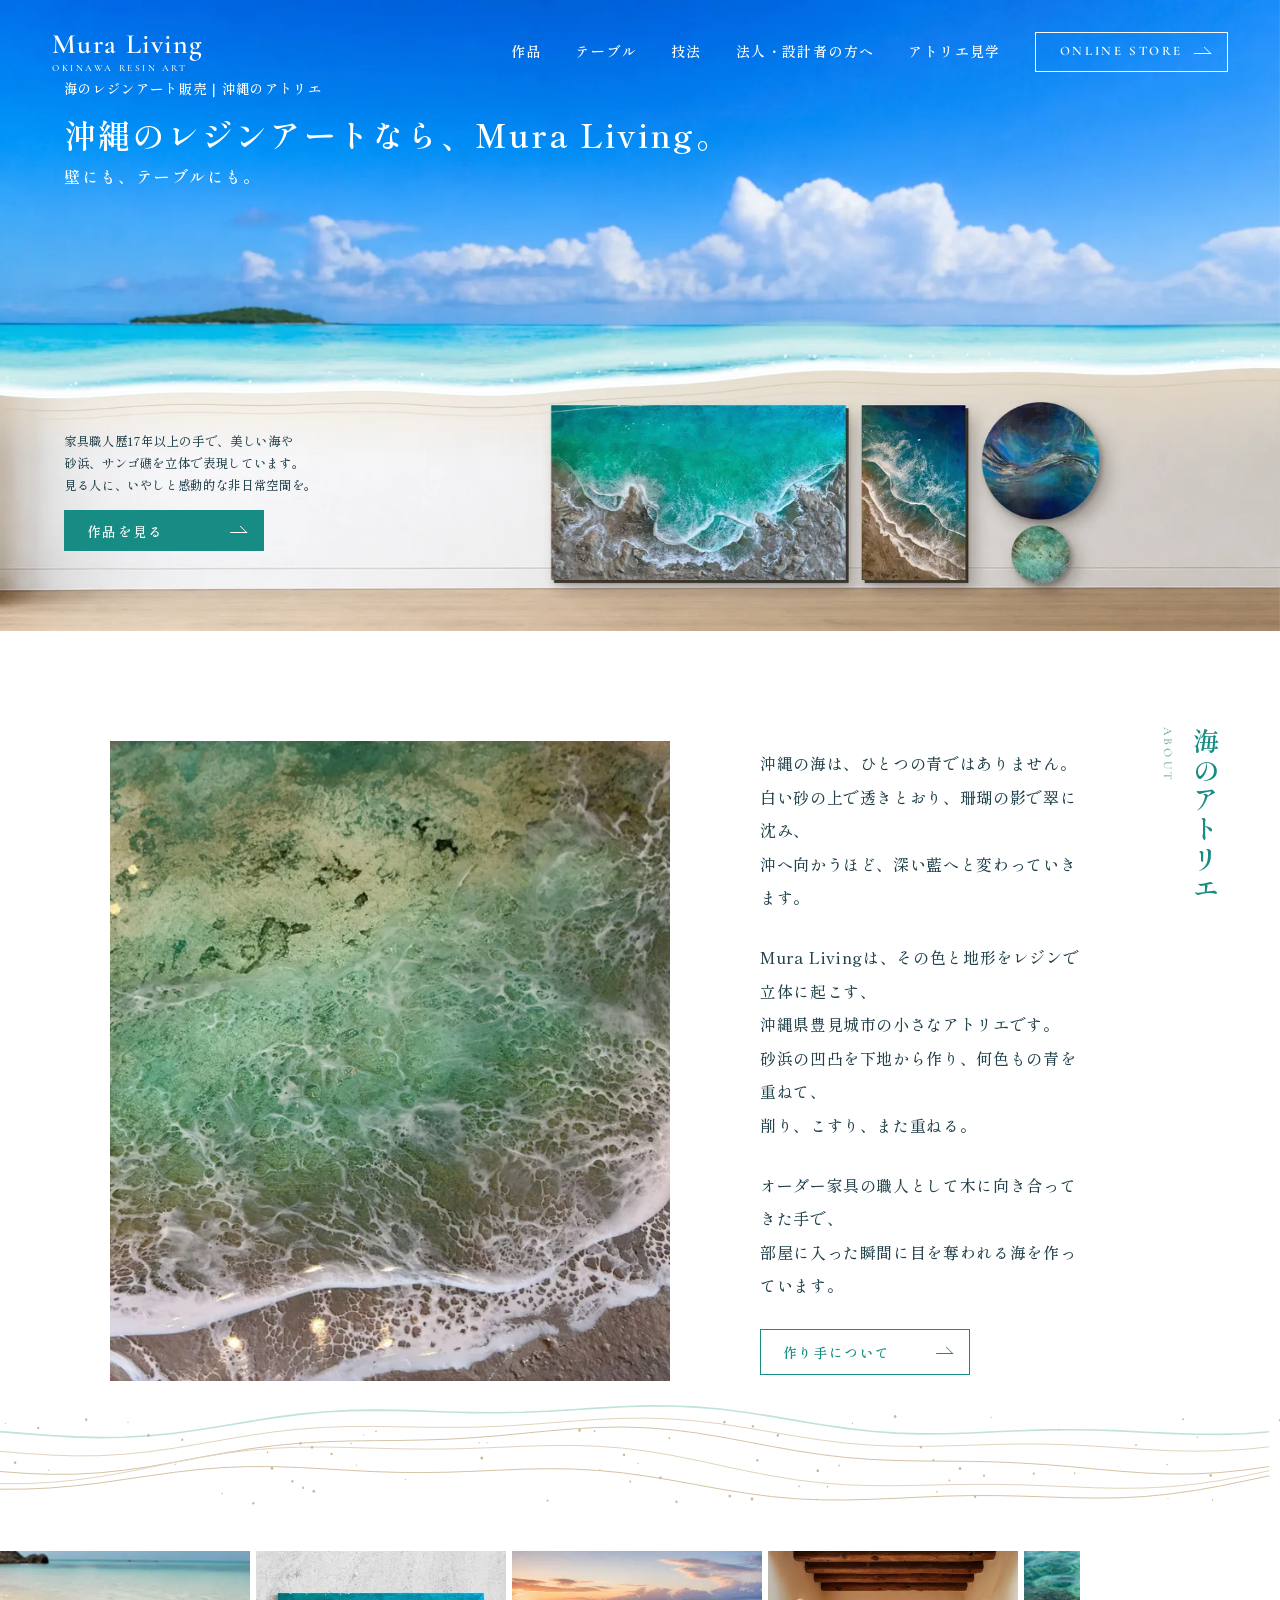
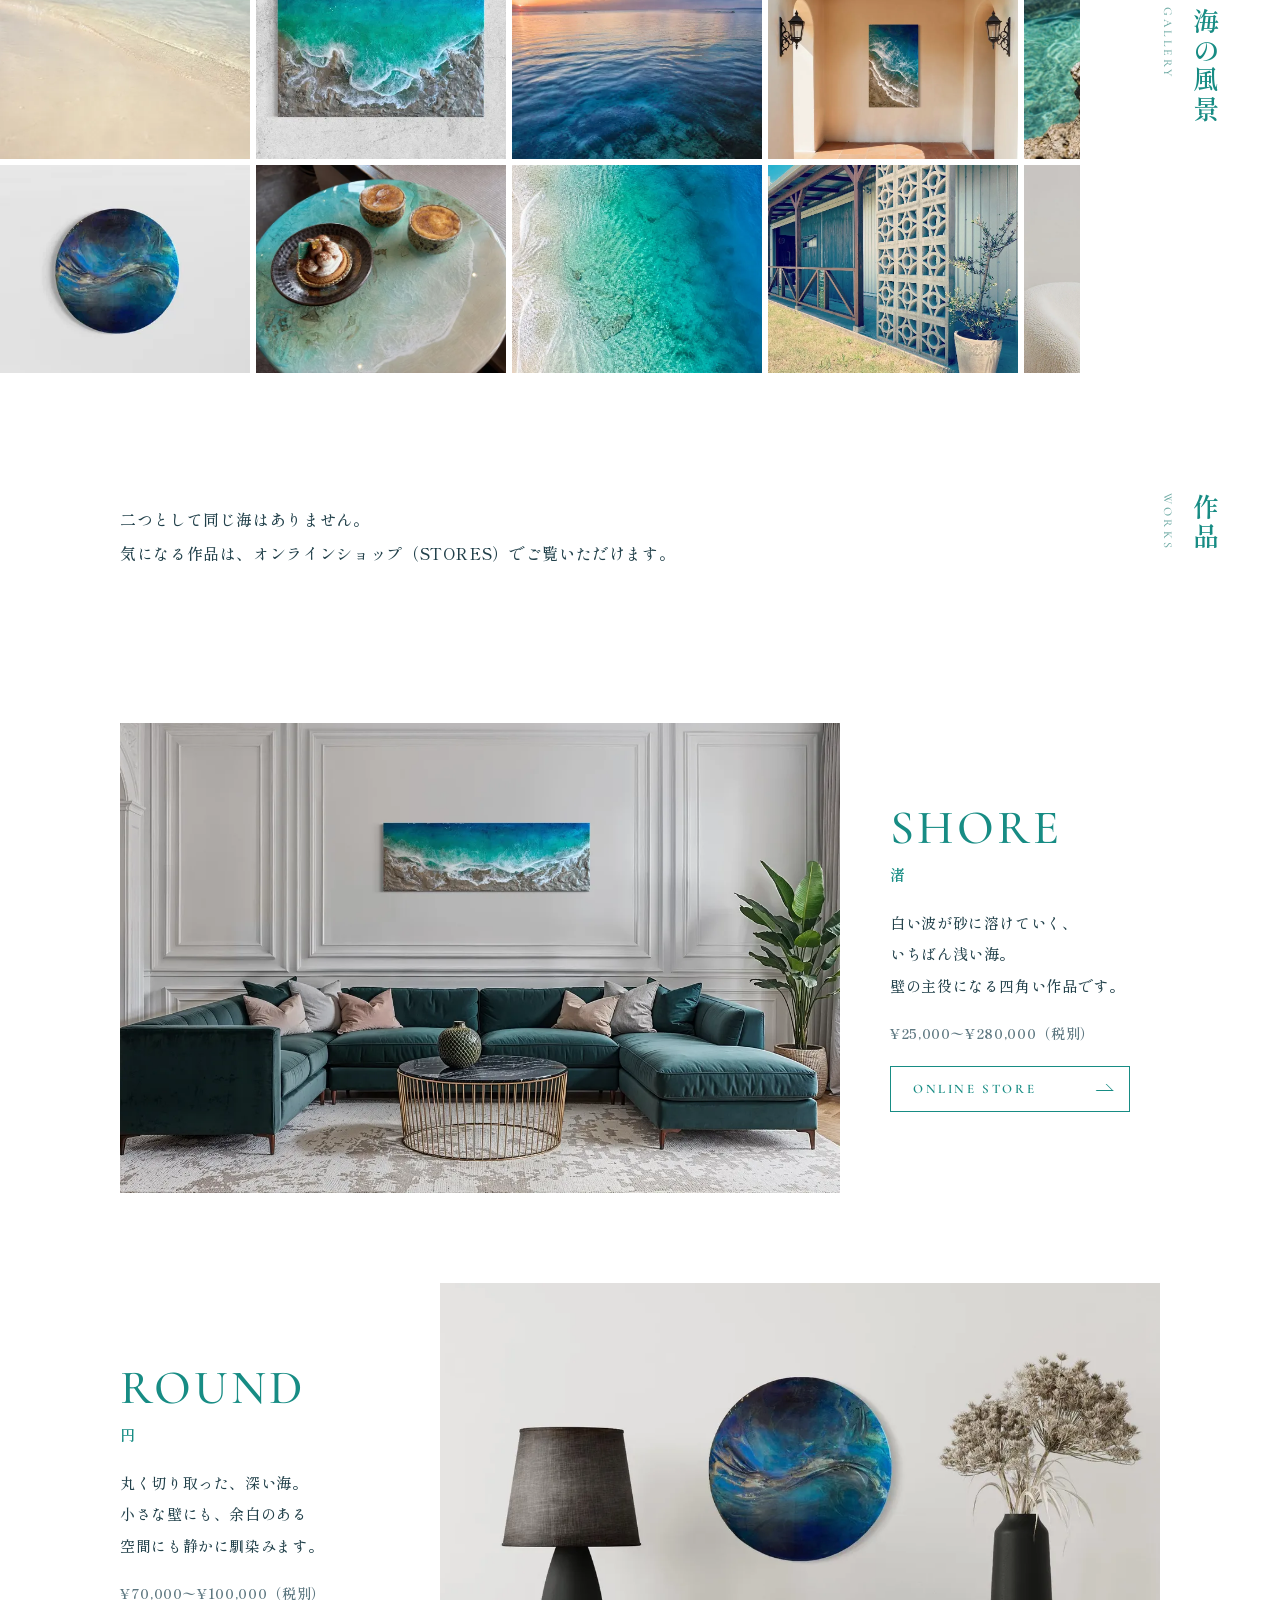
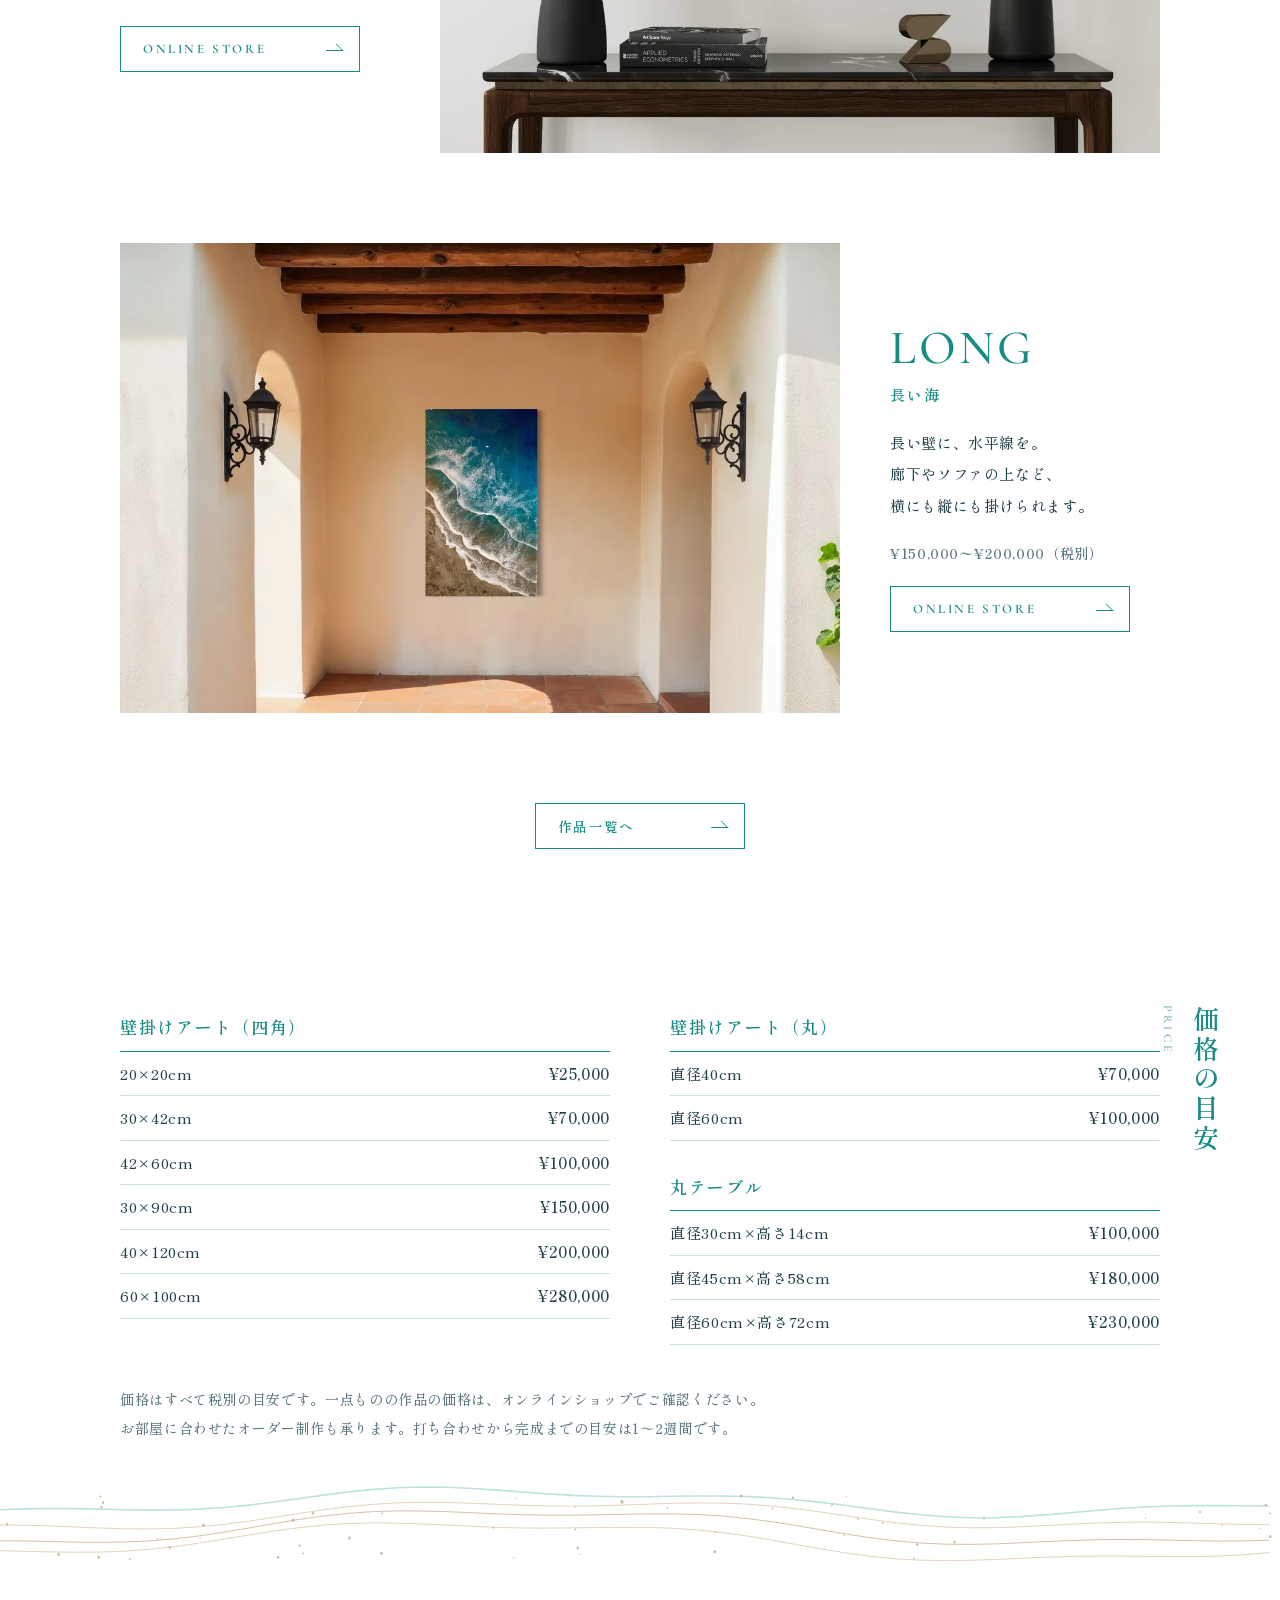
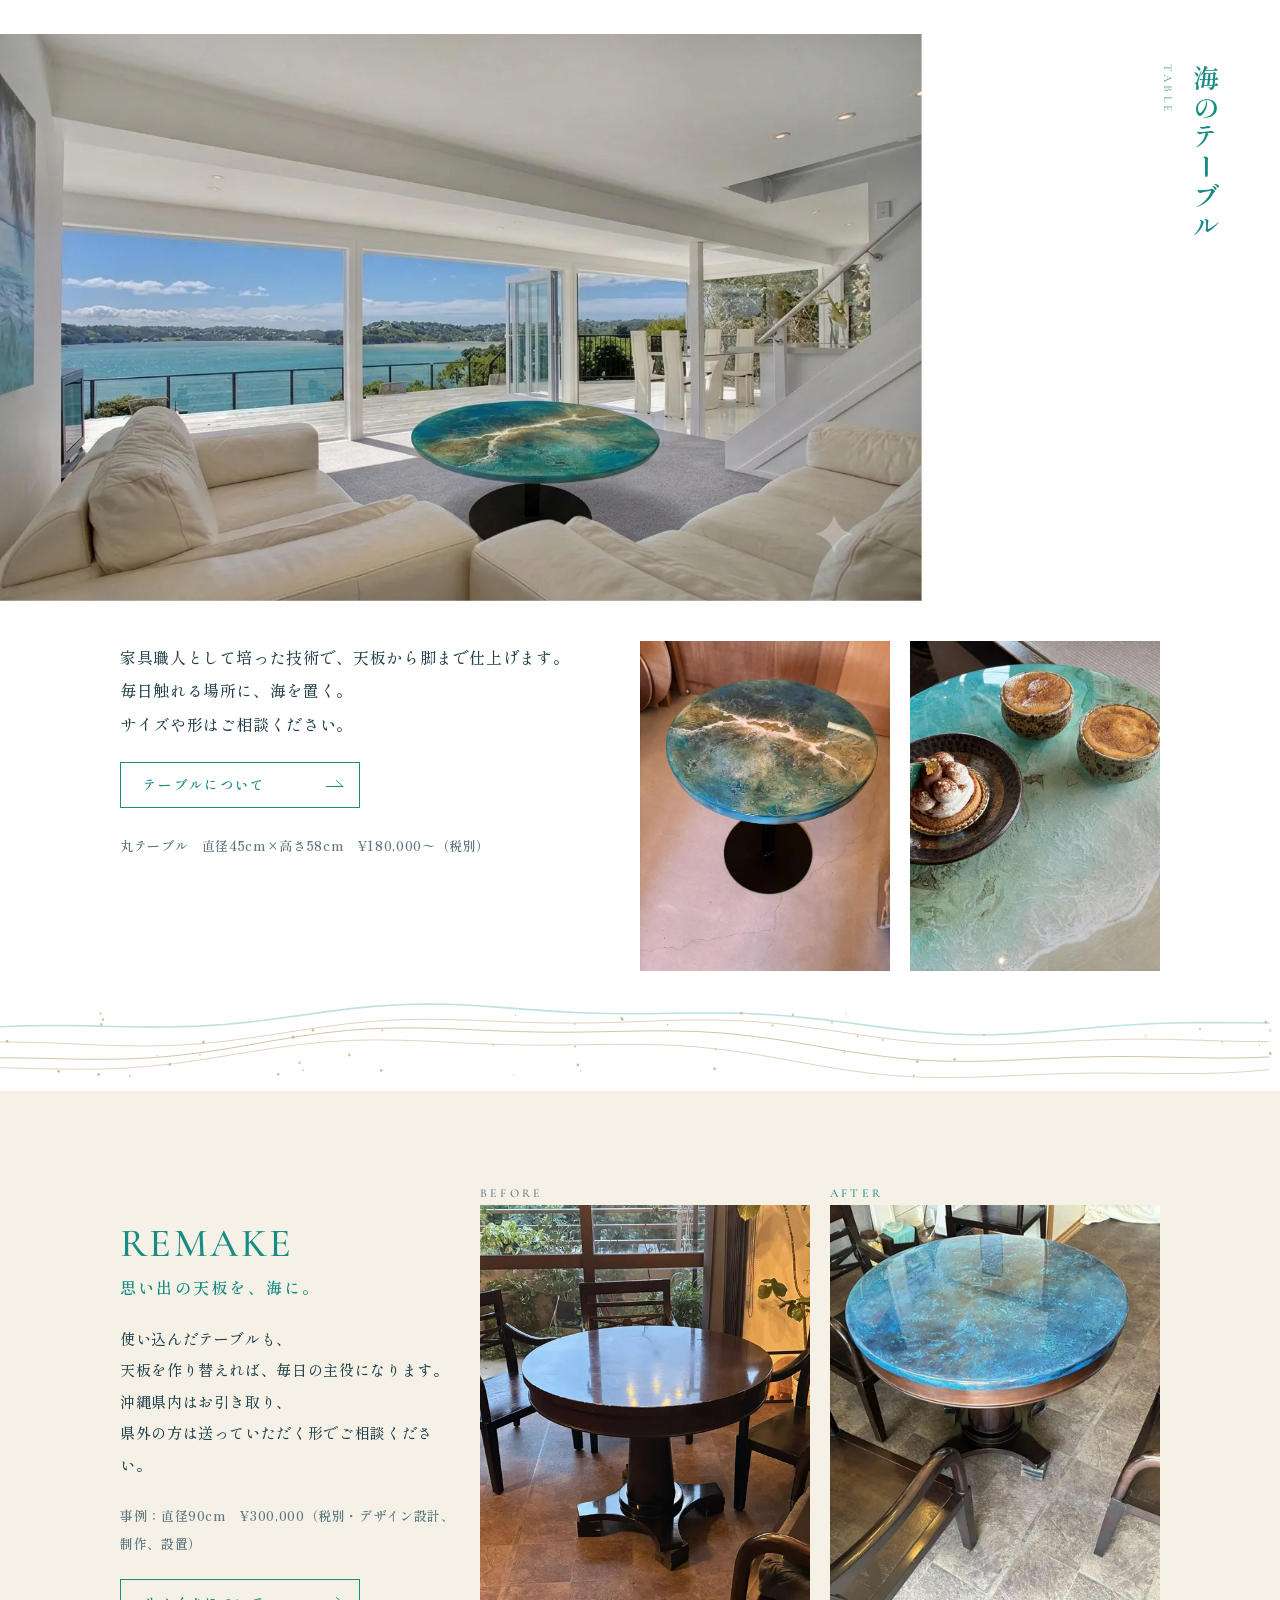
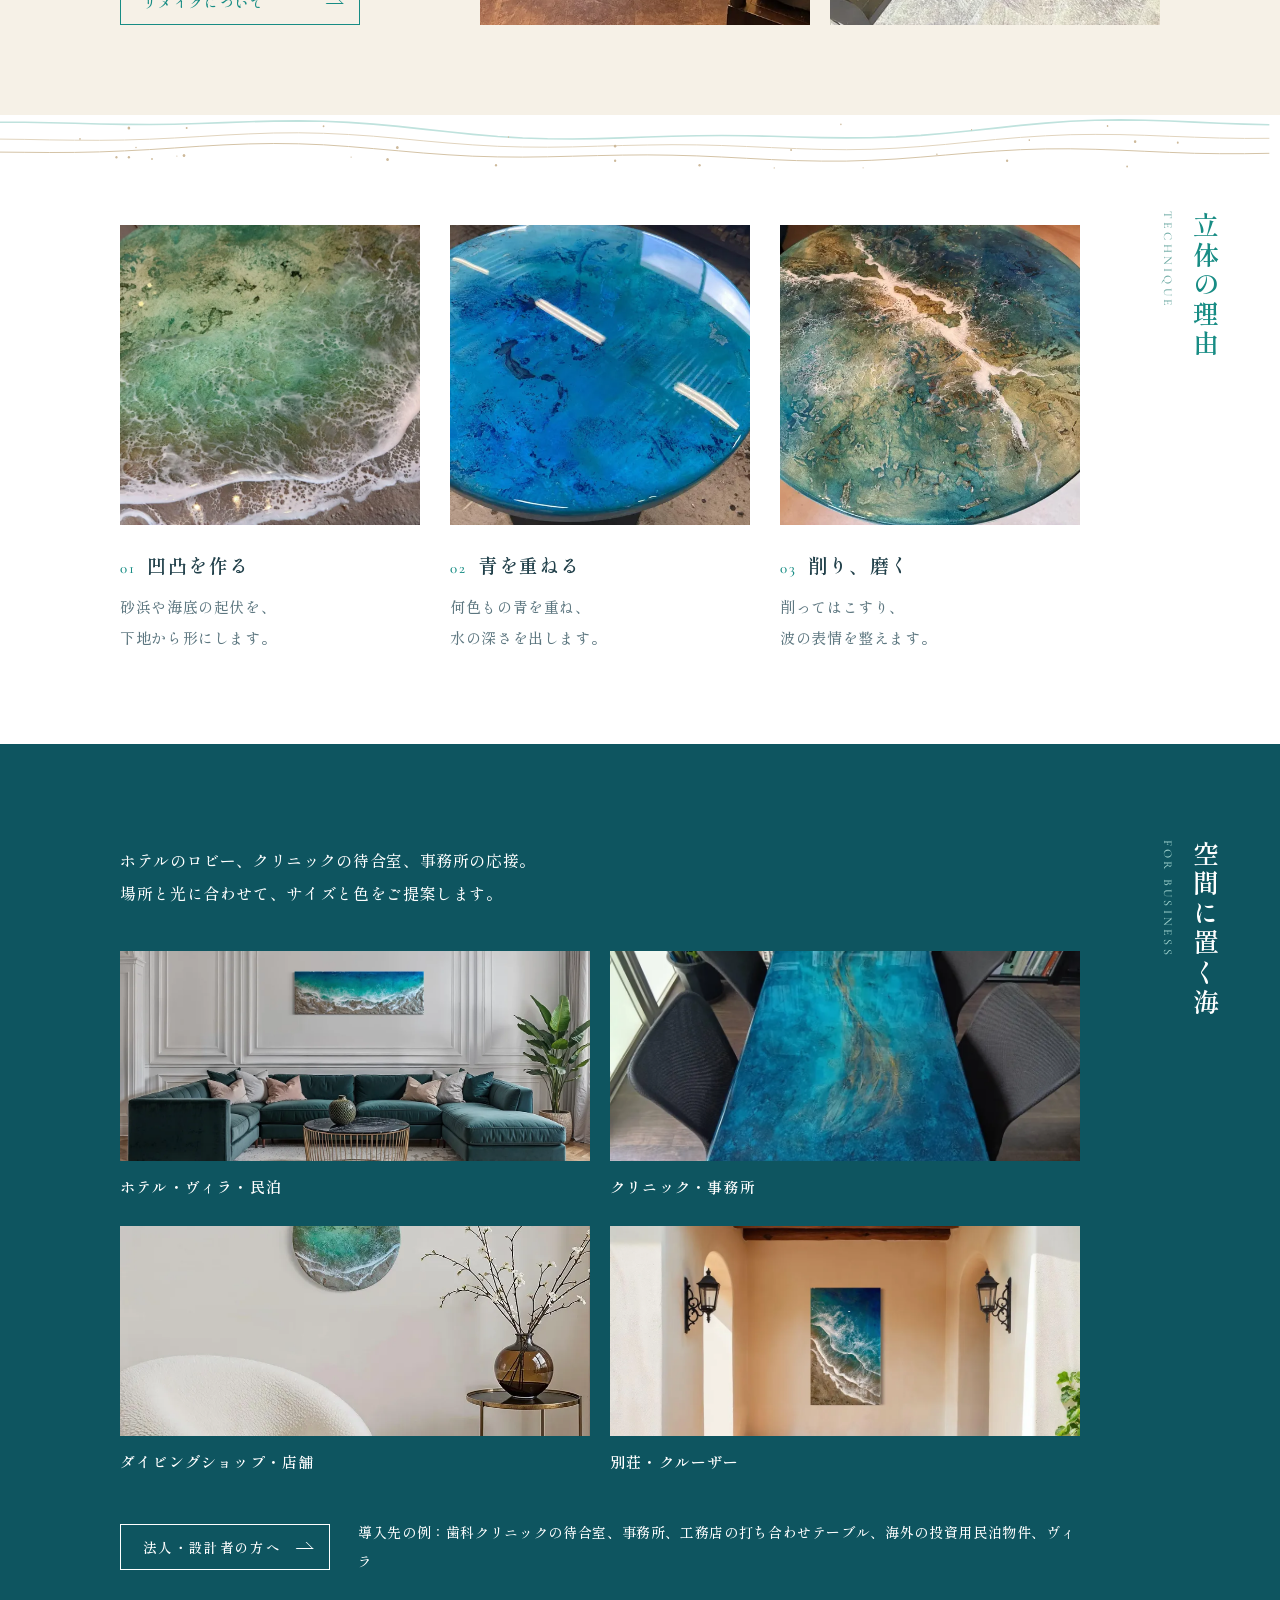
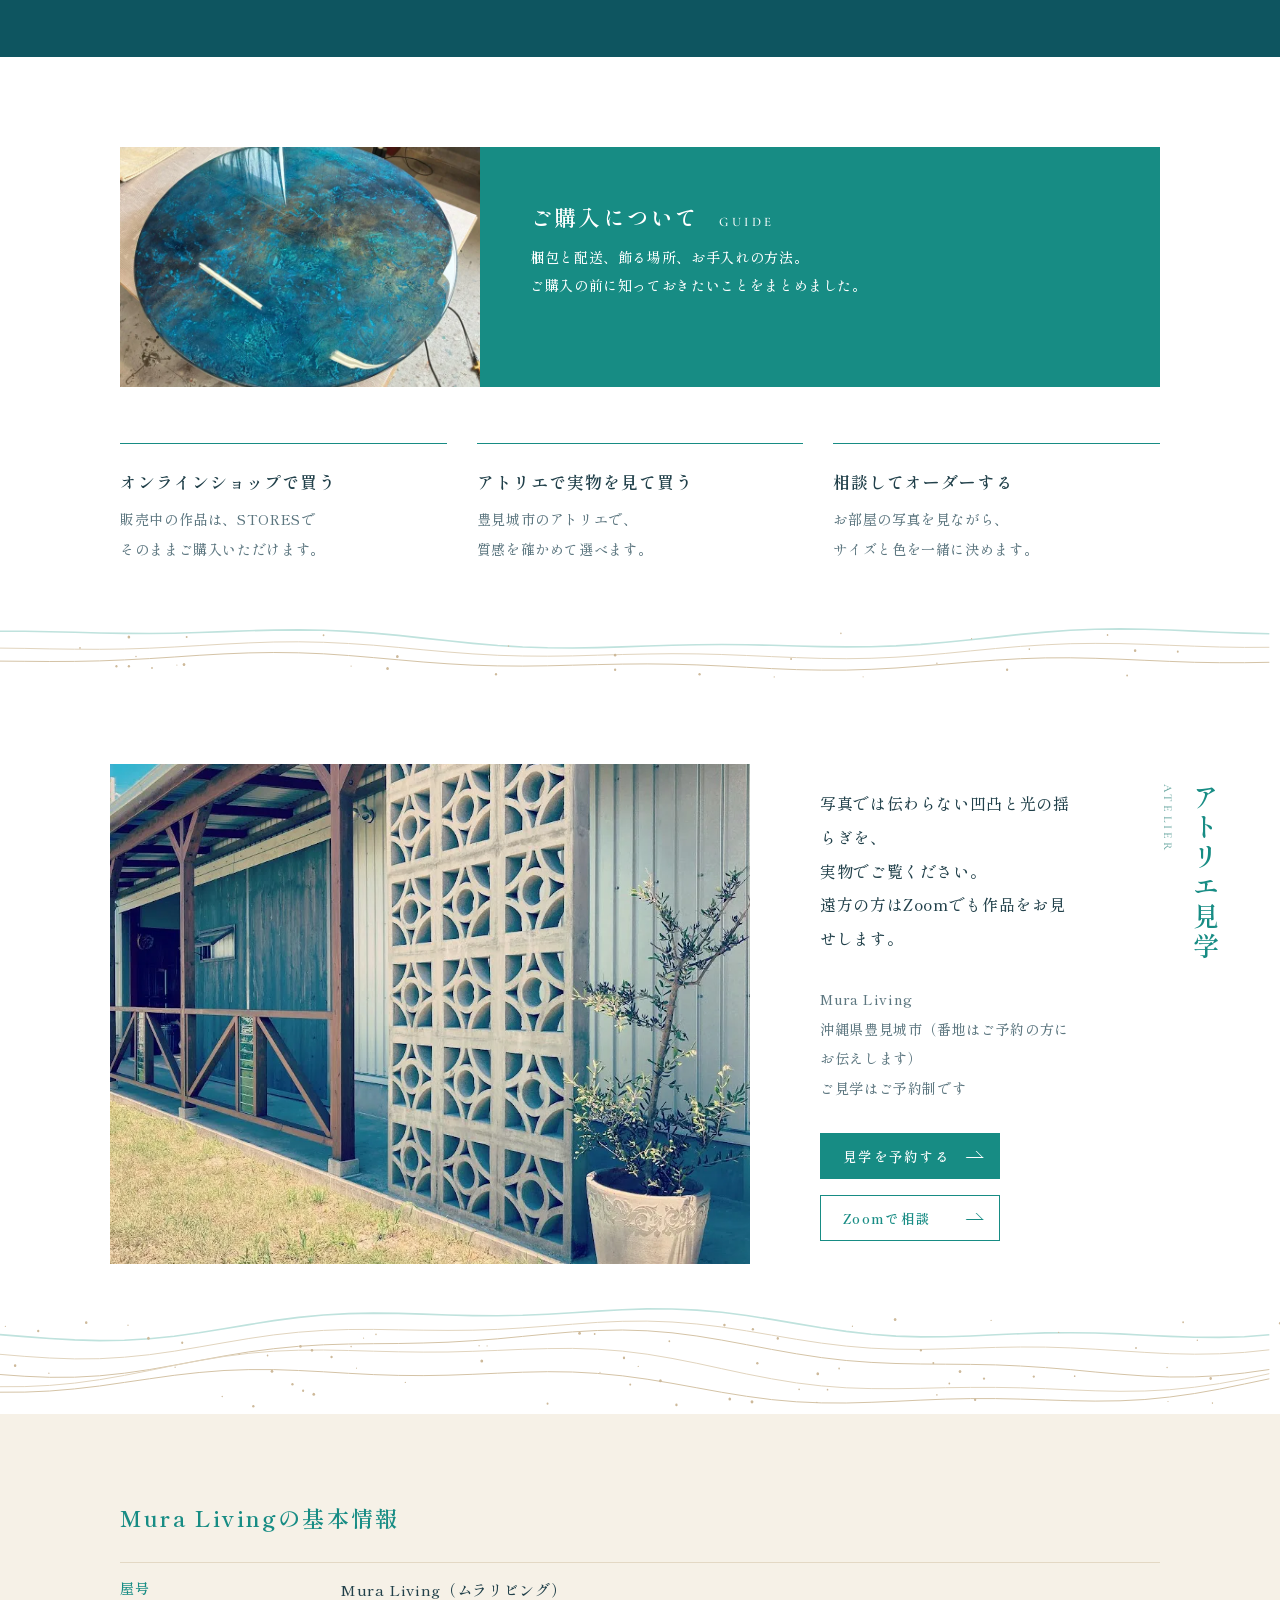
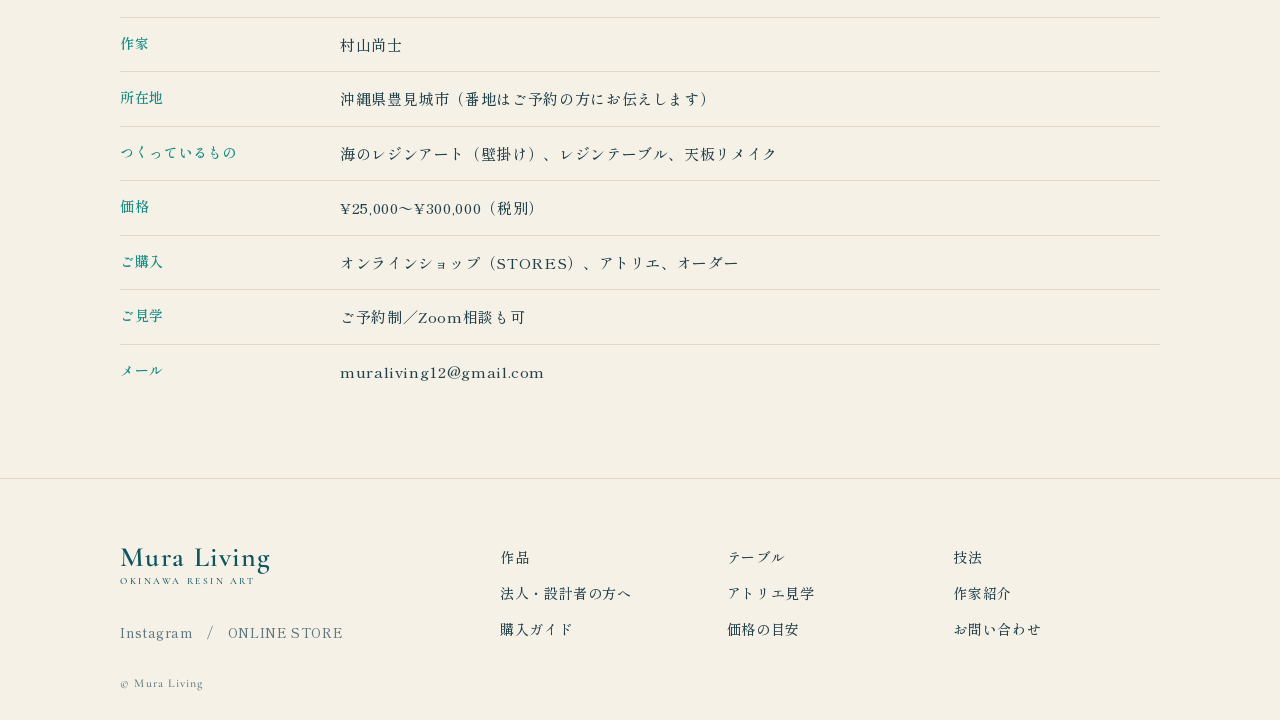
==== commit e2b6afb1: "ヒーローのコピーを外し、Mura Livingの一文を主役に Co-Authored-By: Claude Opus 5.5 <noreply@anthropic.com>" ====
--- a/index.html
+++ b/index.html
@@ -10,7 +10,7 @@
 <link rel="preconnect" href="https://fonts.googleapis.com">
 <link rel="preconnect" href="https://fonts.gstatic.com" crossorigin>
 <link rel="stylesheet" href="https://fonts.googleapis.com/css2?family=Shippori+Mincho:wght@500;600&family=Cormorant+Garamond:wght@500;600&display=swap">
-<link rel="stylesheet" href="assets/css/style.css?v=14">
+<link rel="stylesheet" href="assets/css/style.css?v=15">
 </head>
 <body>
 <header class="hd" id="top">
@@ -34,8 +34,7 @@
   <picture><source media="(max-width:900px)" srcset="assets/img/h3-wall-sp.webp"><img class="hero__layer" src="assets/img/h3-wall.webp?v=10" alt="波打ち際の先の白い壁に飾った、海のレジンアートの作品" width="2160" height="1065"></picture>
   <div class="hero__t1">
     <h1>海のレジンアート販売｜沖縄のアトリエ</h1>
-    <p class="hero__copy">まるで、そこに海があるように。</p>
-    <p class="hero__sub">沖縄のレジンアートなら、Mura Living。<span class="pcs">壁にも、テーブルにも。</span></p>
+    <p class="hero__sub">沖縄のレジンアートなら、<br class="sp">Mura Living。<span class="pcs">壁にも、テーブルにも。</span></p>
   </div>
   <div class="hero__t2">
     <p class="hero__lead">家具職人歴17年以上の手で、美しい海や<br>砂浜、サンゴ礁を立体で表現しています。<br><span class="pcs">見る人に、いやしと感動的な非日常空間を。</span></p>
--- a/assets/css/style.css
+++ b/assets/css/style.css
@@ -25,9 +25,9 @@
 @keyframes up{from{opacity:0;transform:translateY(20px)}to{opacity:1;transform:none}}
 .hero__t1{position:absolute;left:5vw;top:max(6.2vw,78px);color:#fff;animation:up 1.2s .4s both}
 .hero h1{font-size:clamp(12px,1.04vw,18px);letter-spacing:.1em;line-height:1.5;margin-bottom:.9vw}
-.hero__copy{font-size:clamp(26px,2.92vw,54px);font-weight:600;line-height:1.3;letter-spacing:.07em}
+
 .hero__t2{position:absolute;left:5vw;top:33.6vw;animation:up 1.2s 1.1s both}
-.hero__sub{font-size:clamp(14px,1.32vw,24px);font-weight:600;letter-spacing:.1em;line-height:1.6;margin-top:.7vw}
+.hero__sub{font-size:clamp(24px,2.5vw,46px);font-weight:600;letter-spacing:.07em;line-height:1.45;margin-top:.4vw}.hero__sub .pcs{display:block;font-size:.5em;letter-spacing:.12em;margin-top:.6vw}
 .hero__lead{font-size:clamp(11.5px,.97vw,17px);line-height:1.78;margin:0 0 1.1vw}
 .btn--hero{background:var(--teal);color:#fff;min-width:200px;height:clamp(40px,3.2vw,52px)}.btn--hero:hover{background:var(--deep);border-color:var(--deep);color:#fff}
 .hd .logo{color:#fff}.nav{color:#fff}.nav .btn{background:#fff0;border-color:#fff;color:#fff}.nav .btn:hover{background:#fff;color:var(--teal)}
@@ -85,7 +85,7 @@
   .hd{padding:24px 24px 0}.logo b{font-size:24px}.burger{display:block;position:relative;z-index:40}
   .nav{position:fixed;inset:0;background:#fffffff5;flex-direction:column;justify-content:center;gap:26px;font-size:16px;opacity:0;visibility:hidden;transition:opacity .3s;z-index:30}.nav.is-open{opacity:1;visibility:visible}
   .burger[aria-expanded=true] span{background:var(--deep)}.burger[aria-expanded=true] span:first-child{transform:translateY(5px) rotate(20deg)}.burger[aria-expanded=true] span:last-child{transform:translateY(-5px) rotate(-20deg)}
-  .sp{display:inline}.hero{height:218vw;min-height:0}.btn--hero{height:46px}.hero__t1{left:24px;top:20vw}.hero h1{font-size:12.5px;margin-bottom:6px}.hero__copy{font-size:min(5.6vw,22px);letter-spacing:.02em;white-space:nowrap}.hero__t2{left:24px;right:24px;top:174vw;bottom:4vw;display:flex;flex-direction:column}.hero__sub{font-size:min(3.6vw,14px);letter-spacing:.02em;white-space:nowrap;margin-top:2px}.hero__lead{font-size:12.5px;letter-spacing:0;margin:0}.pcs{display:none}.btn--hero{margin-top:auto;width:100%}.nav{color:var(--ink)}.nav .btn{border-color:var(--teal);color:var(--teal)}
+  .sp{display:inline}.hero{height:218vw;min-height:0}.btn--hero{height:46px}.hero__t1{left:24px;top:20vw}.hero h1{font-size:12.5px;margin-bottom:6px}.hero__t2{left:24px;right:24px;top:174vw;bottom:4vw;display:flex;flex-direction:column}.hero__sub{font-size:min(5.6vw,22px);letter-spacing:.04em;line-height:1.45;margin-top:2px}.hero__sub .pcs{display:none}.hero__lead{font-size:12.5px;letter-spacing:0;margin:0}.pcs{display:none}.btn--hero{margin-top:auto;width:100%}.nav{color:var(--ink)}.nav .btn{border-color:var(--teal);color:var(--teal)}
   .vhead{position:static;writing-mode:horizontal-tb;font-size:24px;letter-spacing:.1em;line-height:1.5}.vhead span{position:static;display:block;font-size:11px;margin-top:4px}
   .about__body br{display:none}.about{display:flex;flex-direction:column;align-items:stretch;gap:24px;padding:60px 24px 90px}.about .vhead{order:-1}.about img{height:300px}.about__body .btn{width:100%}
   .gallery{padding:0 0 30px;display:flex;flex-direction:column;gap:20px}.gallery .vhead{order:-1;padding:30px 24px 0}.gallery__wrap{width:100%}.loop img{width:170px;height:150px}
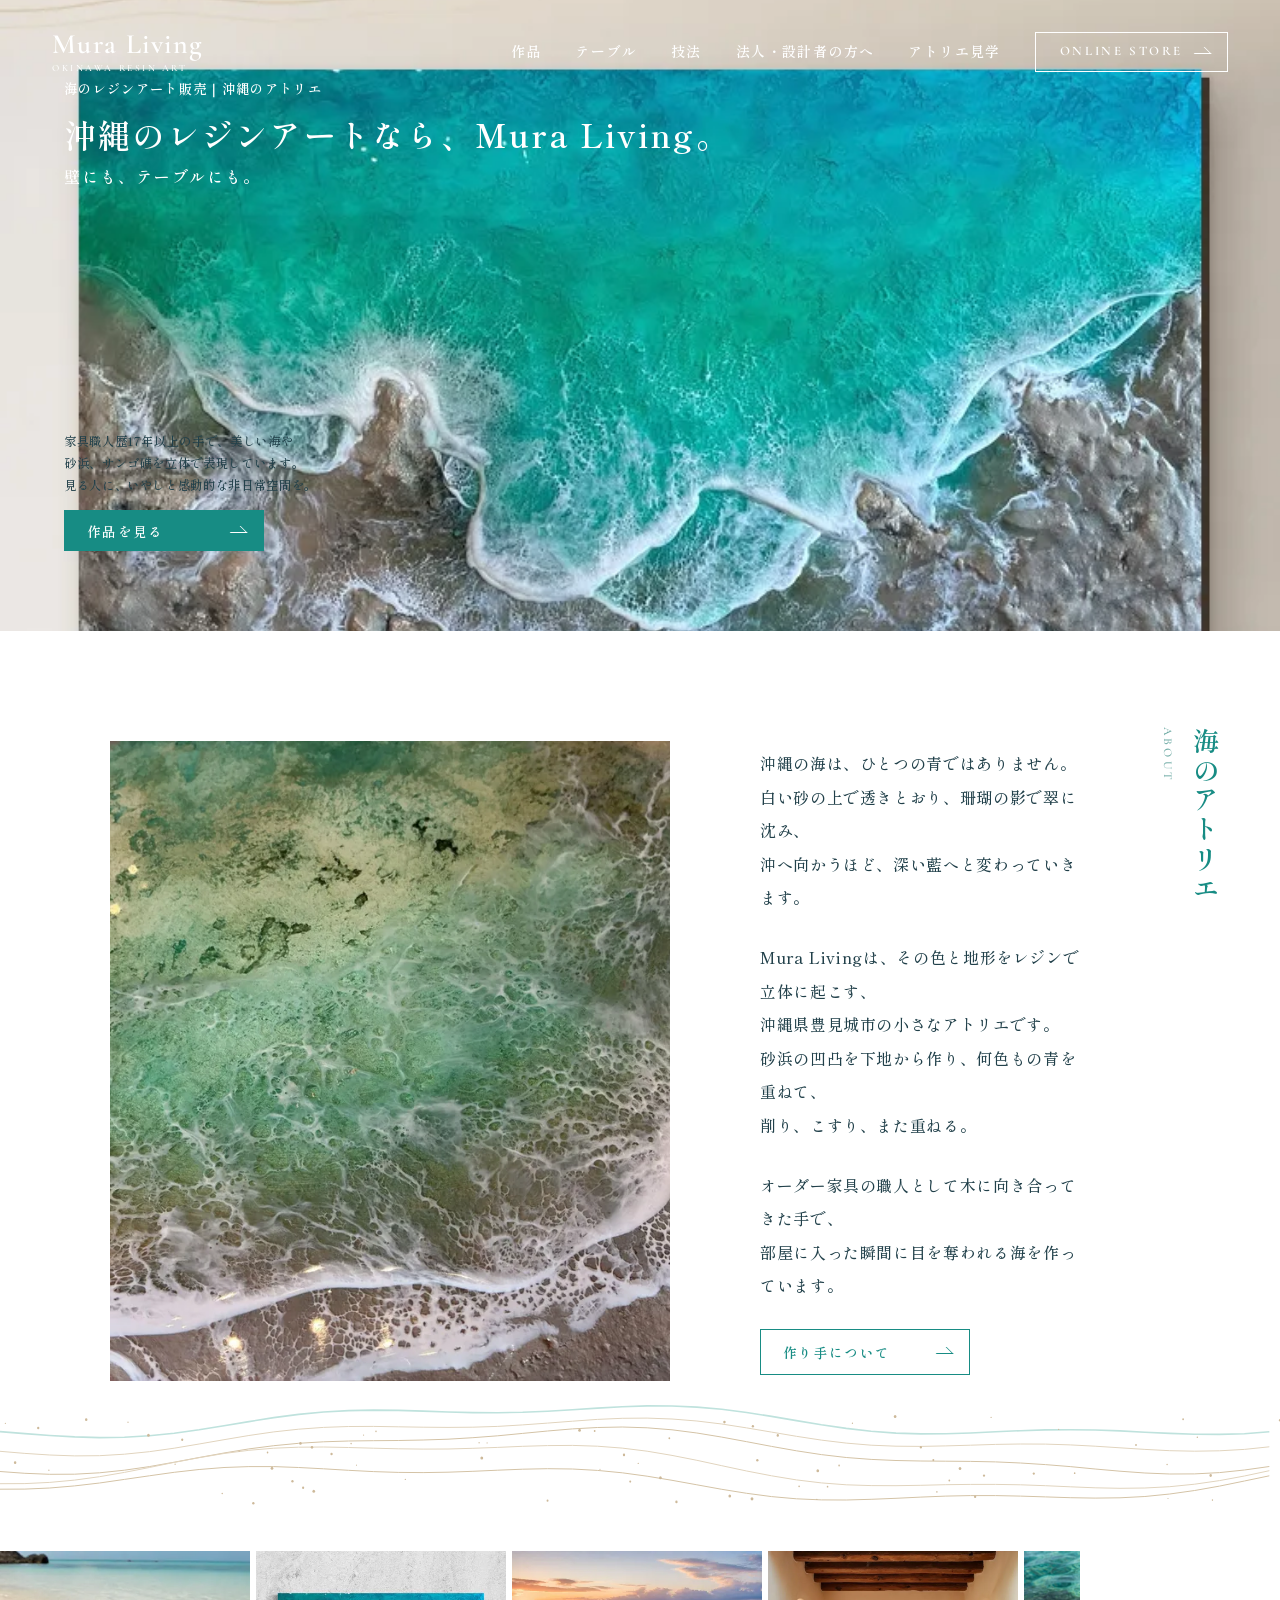
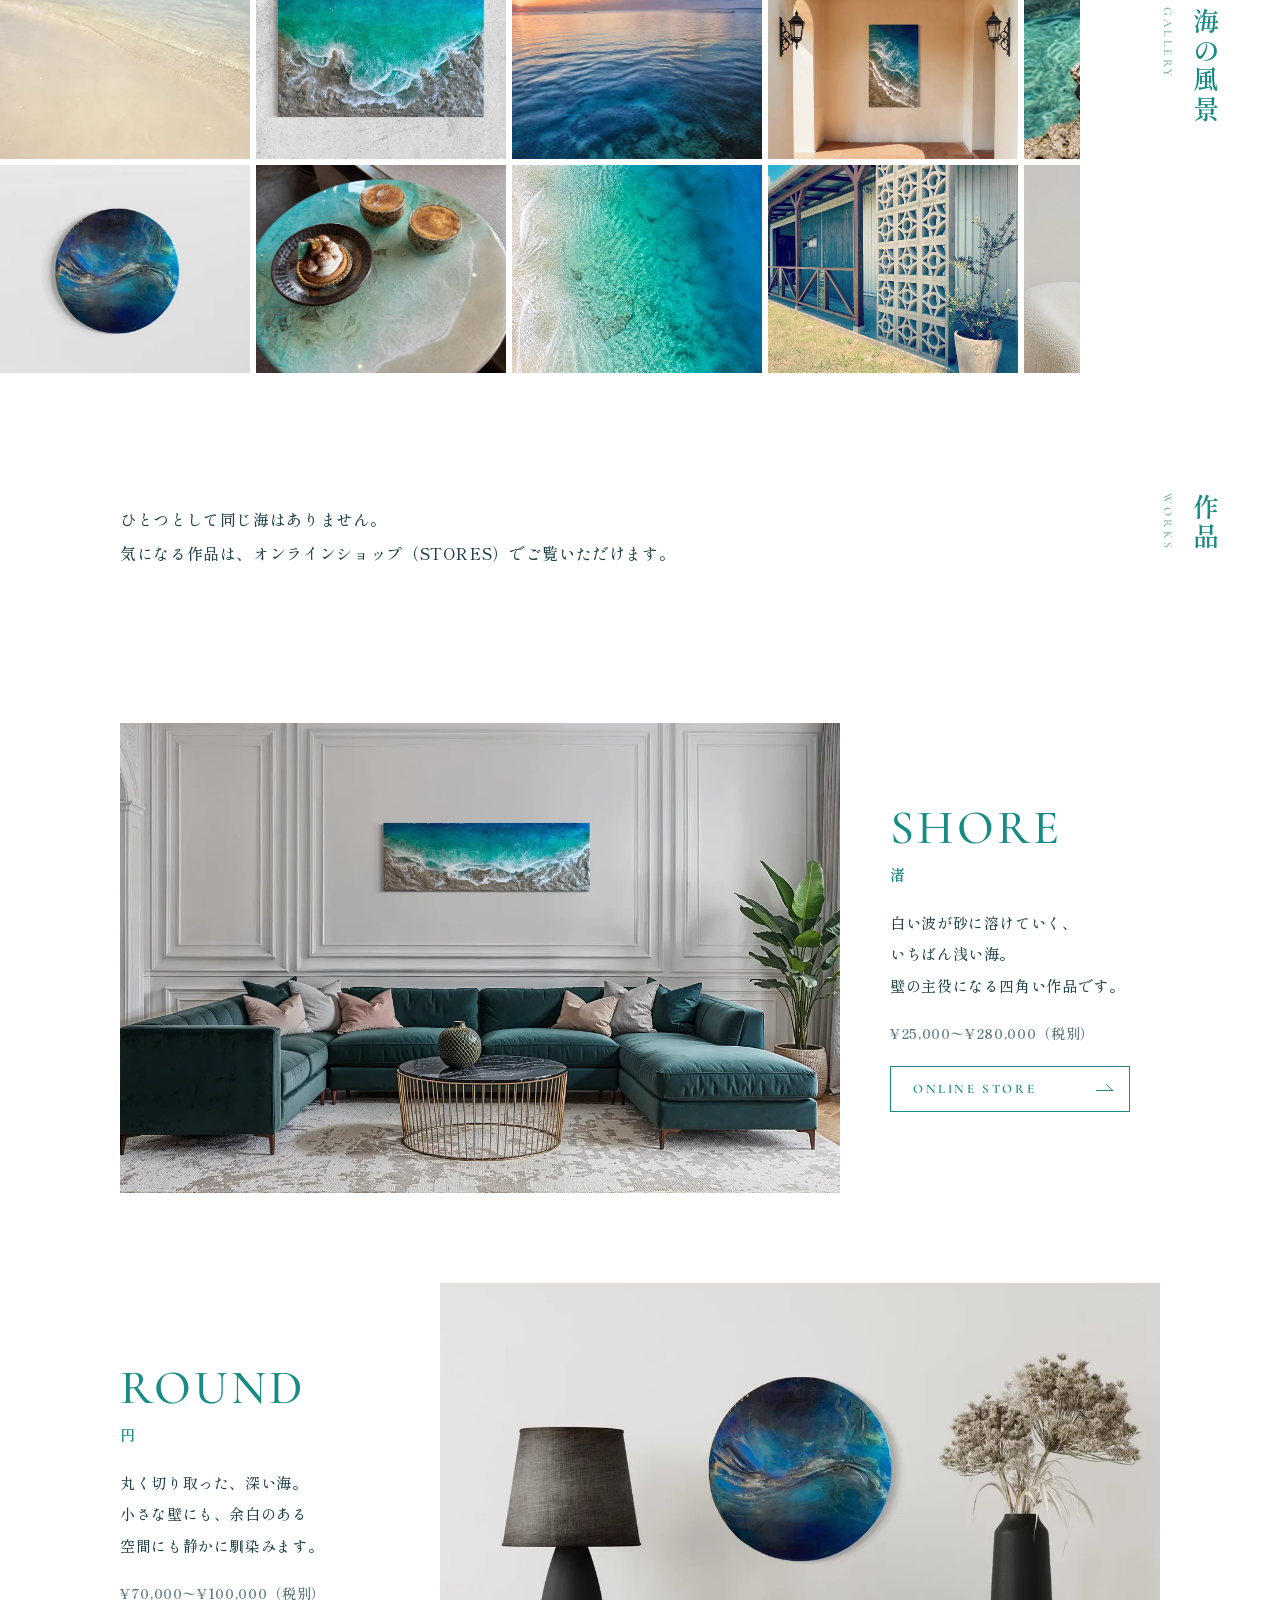
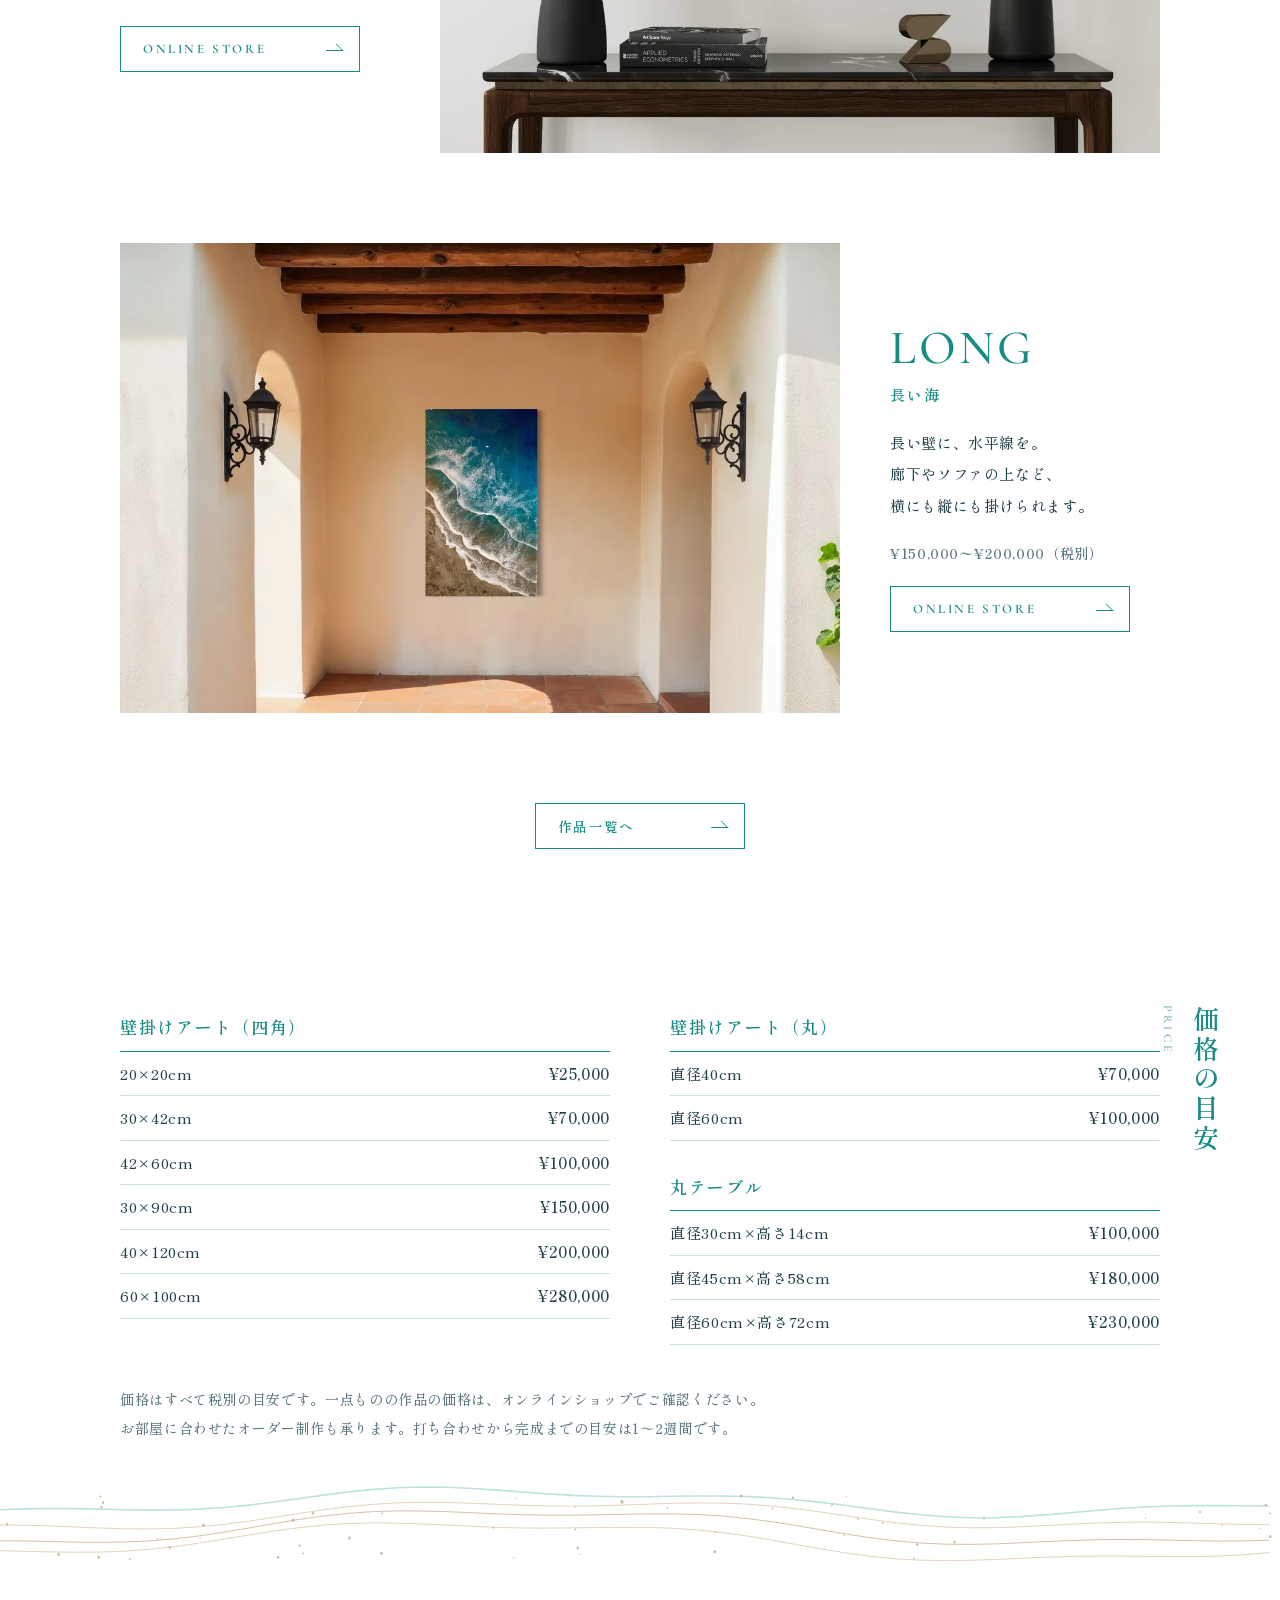
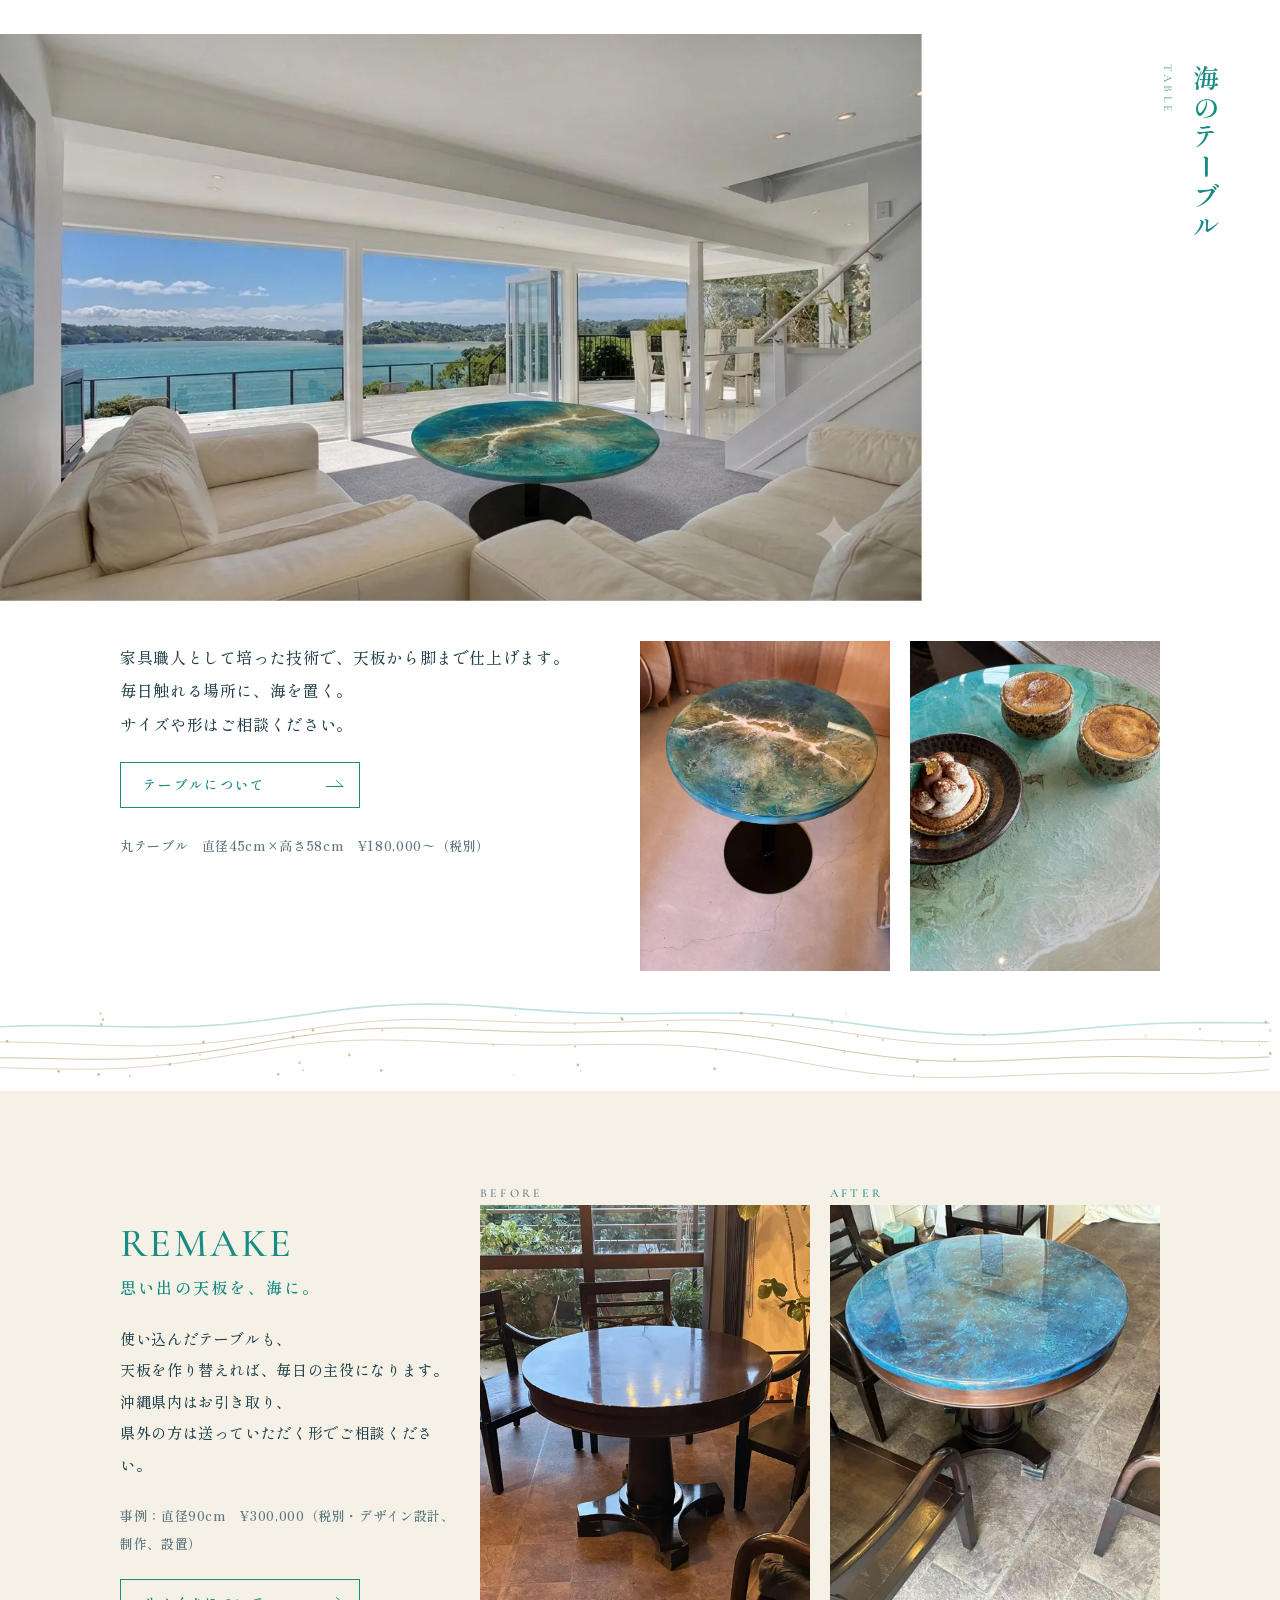
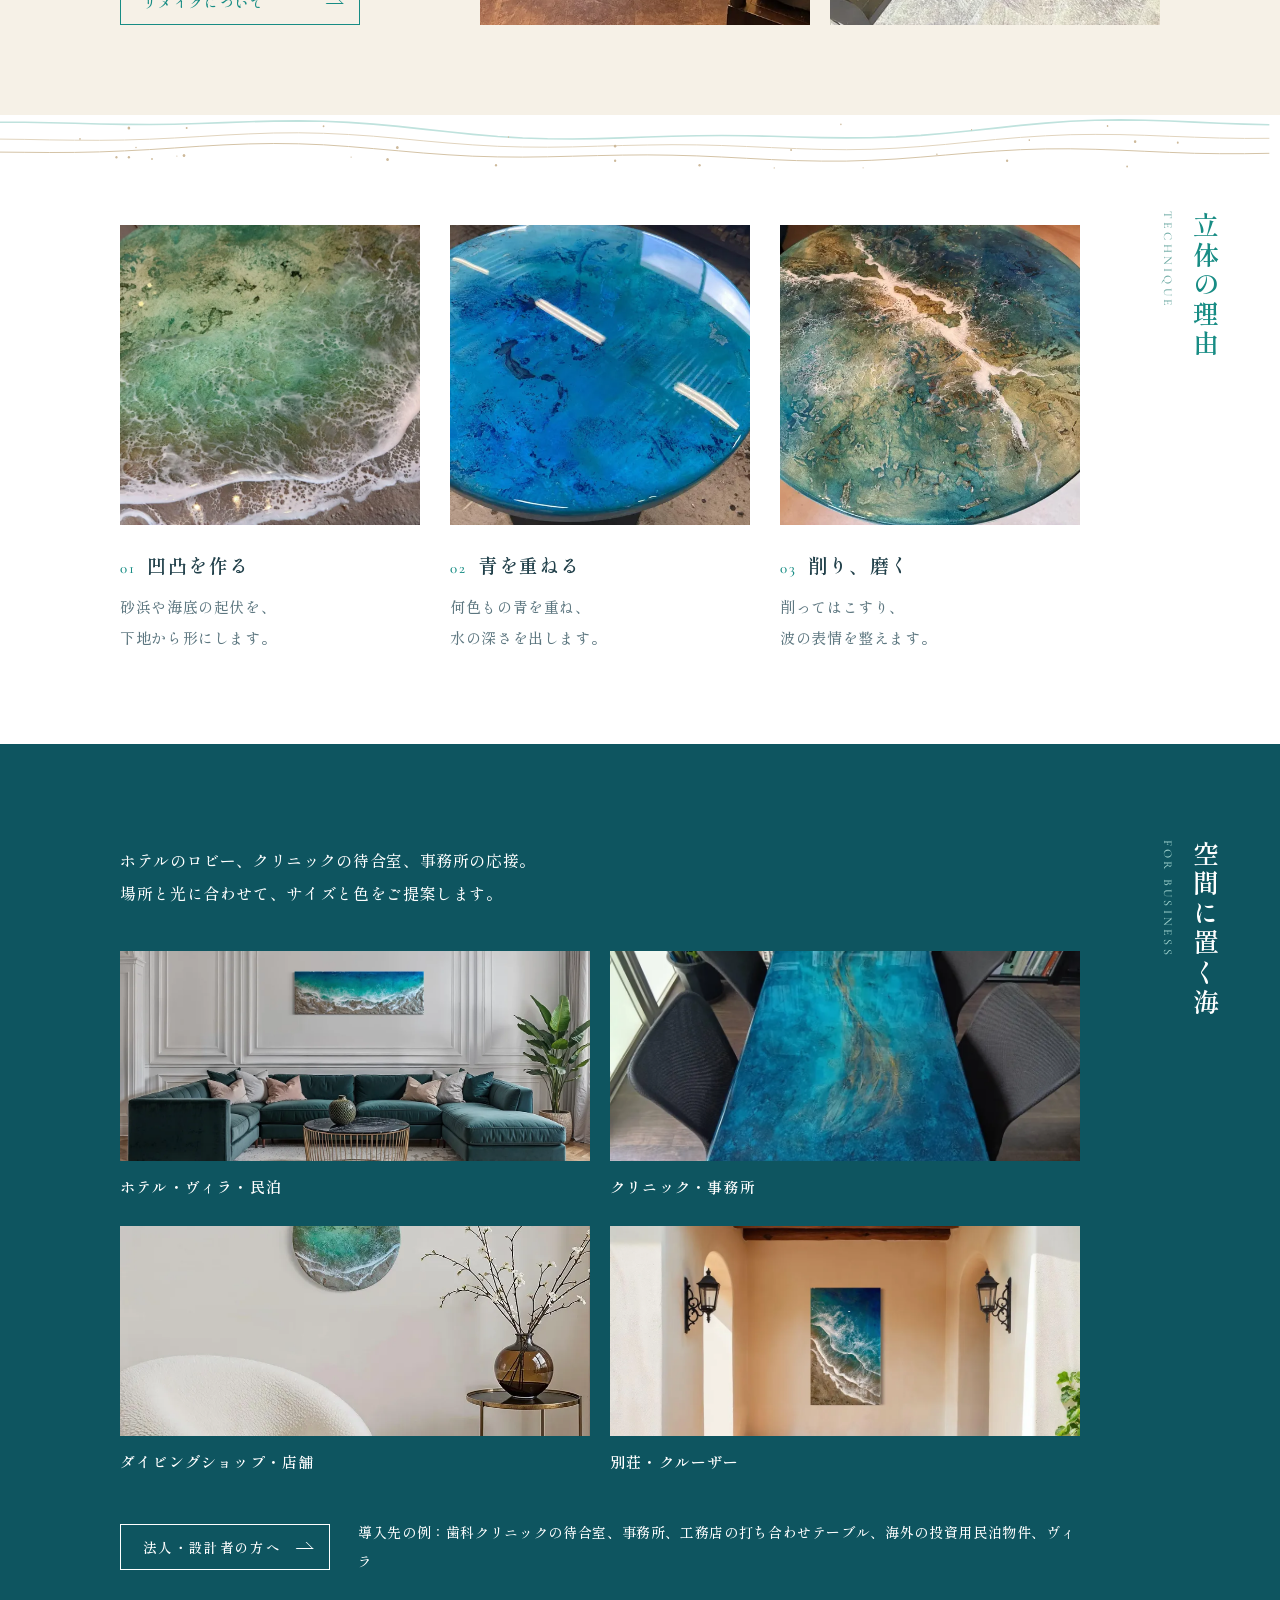
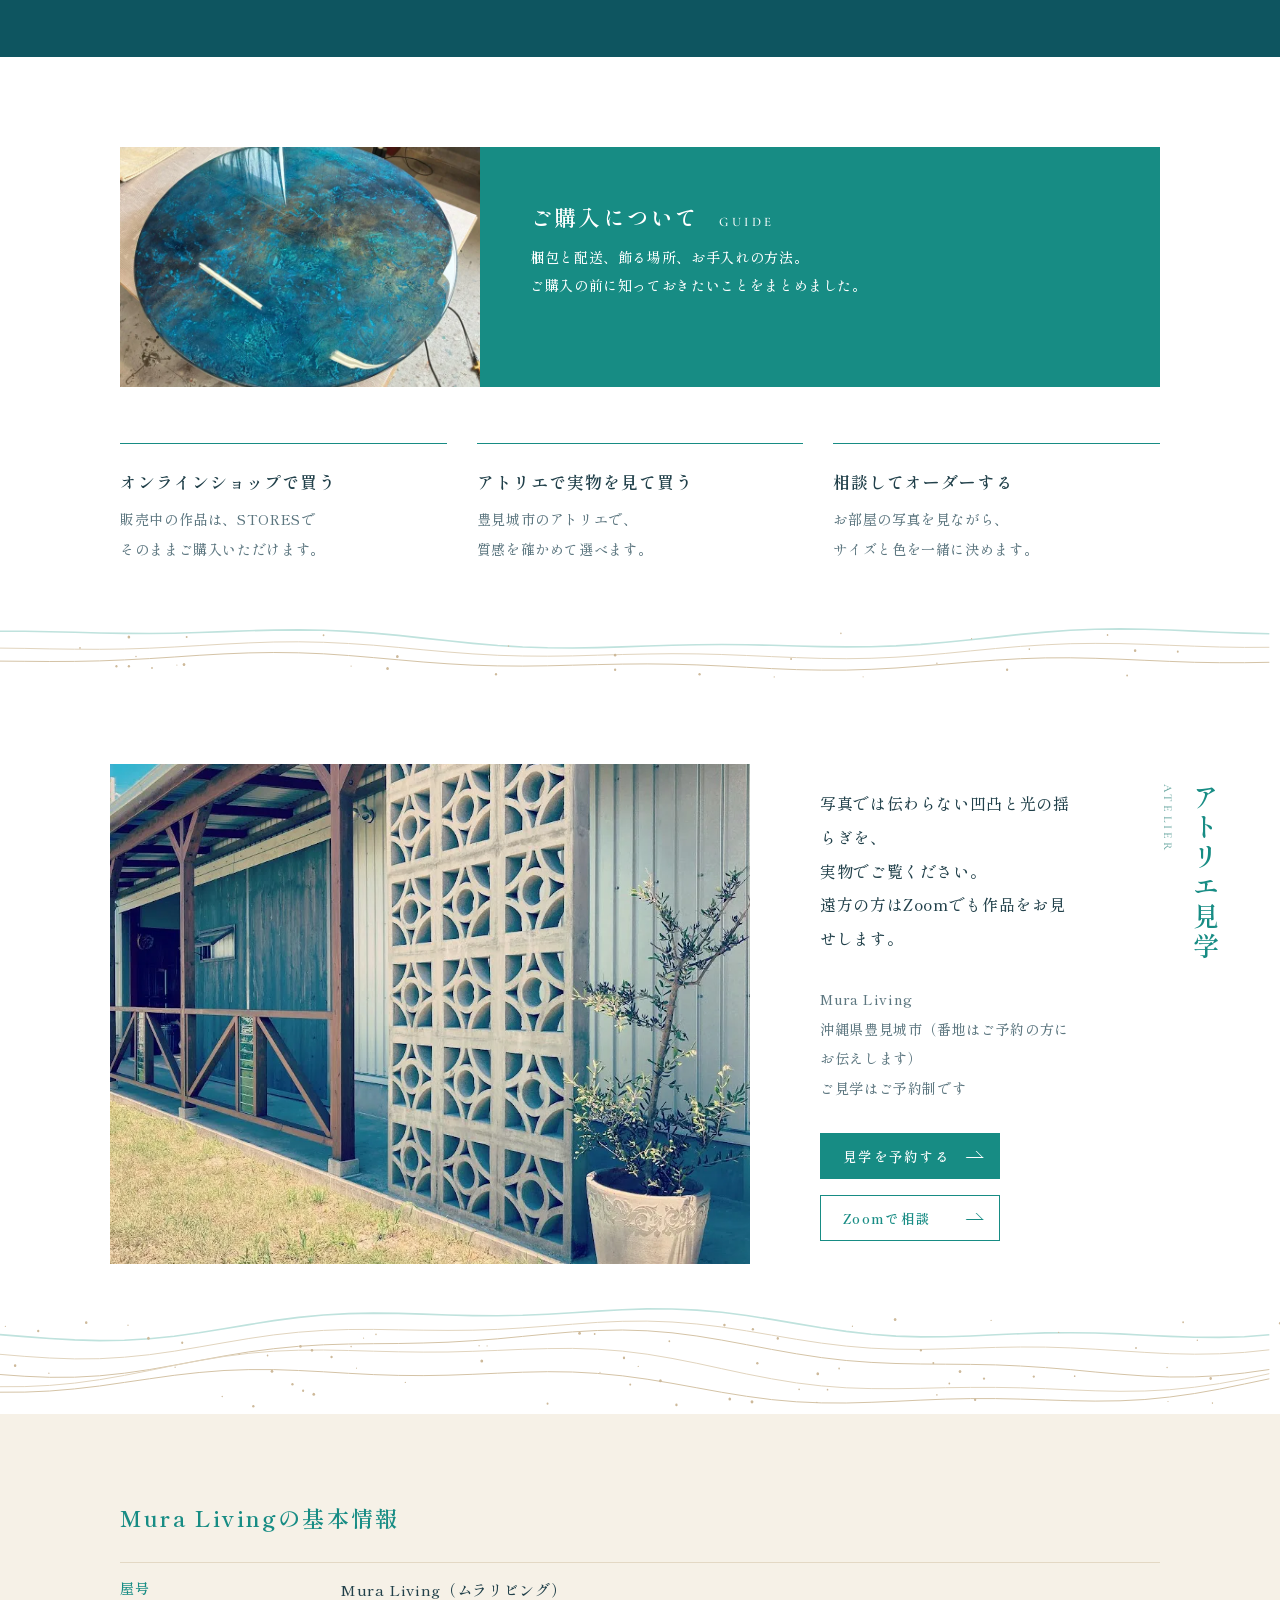
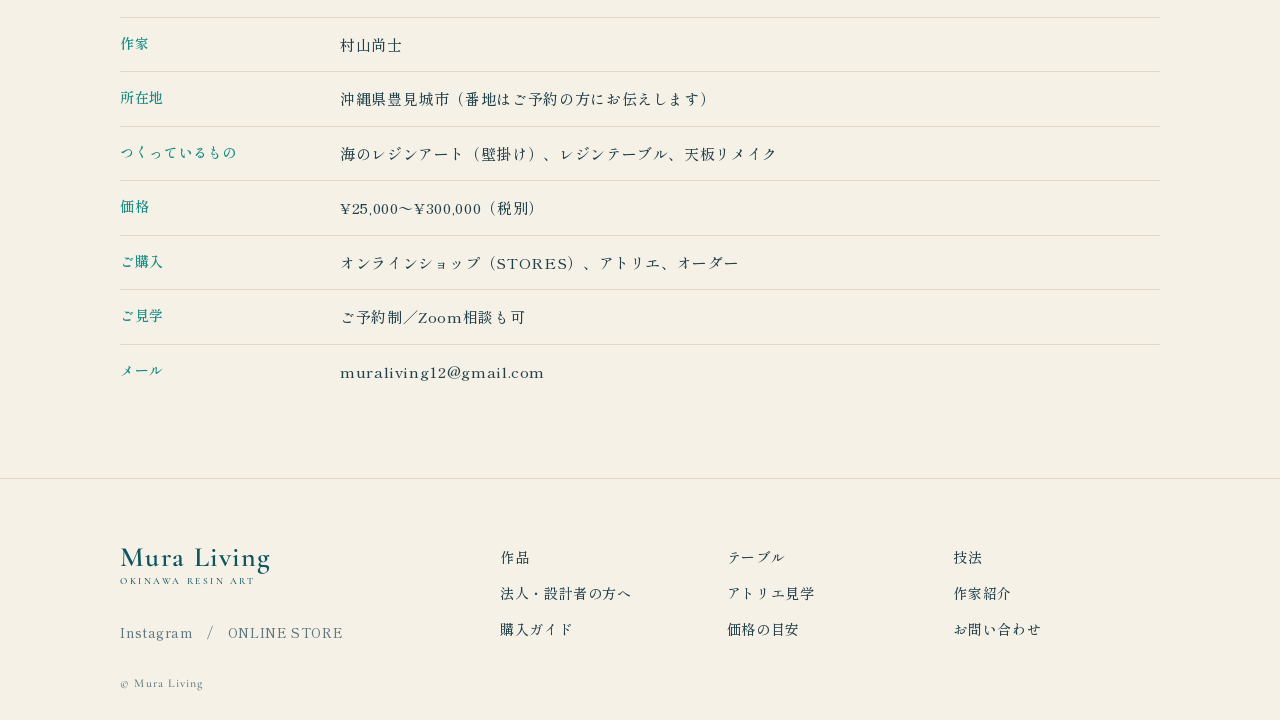
==== commit ced1e9c0: "作品の導入文を「ひとつとして同じ海はありません」に Co-Authored-By: Claude Opus 5.5 <noreply@anthropic.com>" ====
--- a/index.html
+++ b/index.html
@@ -69,7 +69,7 @@
 
 <section class="works" id="works">
   <div class="works__lead reveal">
-    <p>二つとして同じ海はありません。<br>気になる作品は、オンラインショップ（STORES）でご覧いただけます。</p>
+    <p>ひとつとして同じ海はありません。<br>気になる作品は、オンラインショップ（STORES）でご覧いただけます。</p>
     <h2 class="vhead">作品<span>WORKS</span></h2>
   </div>
   <article class="work reveal">
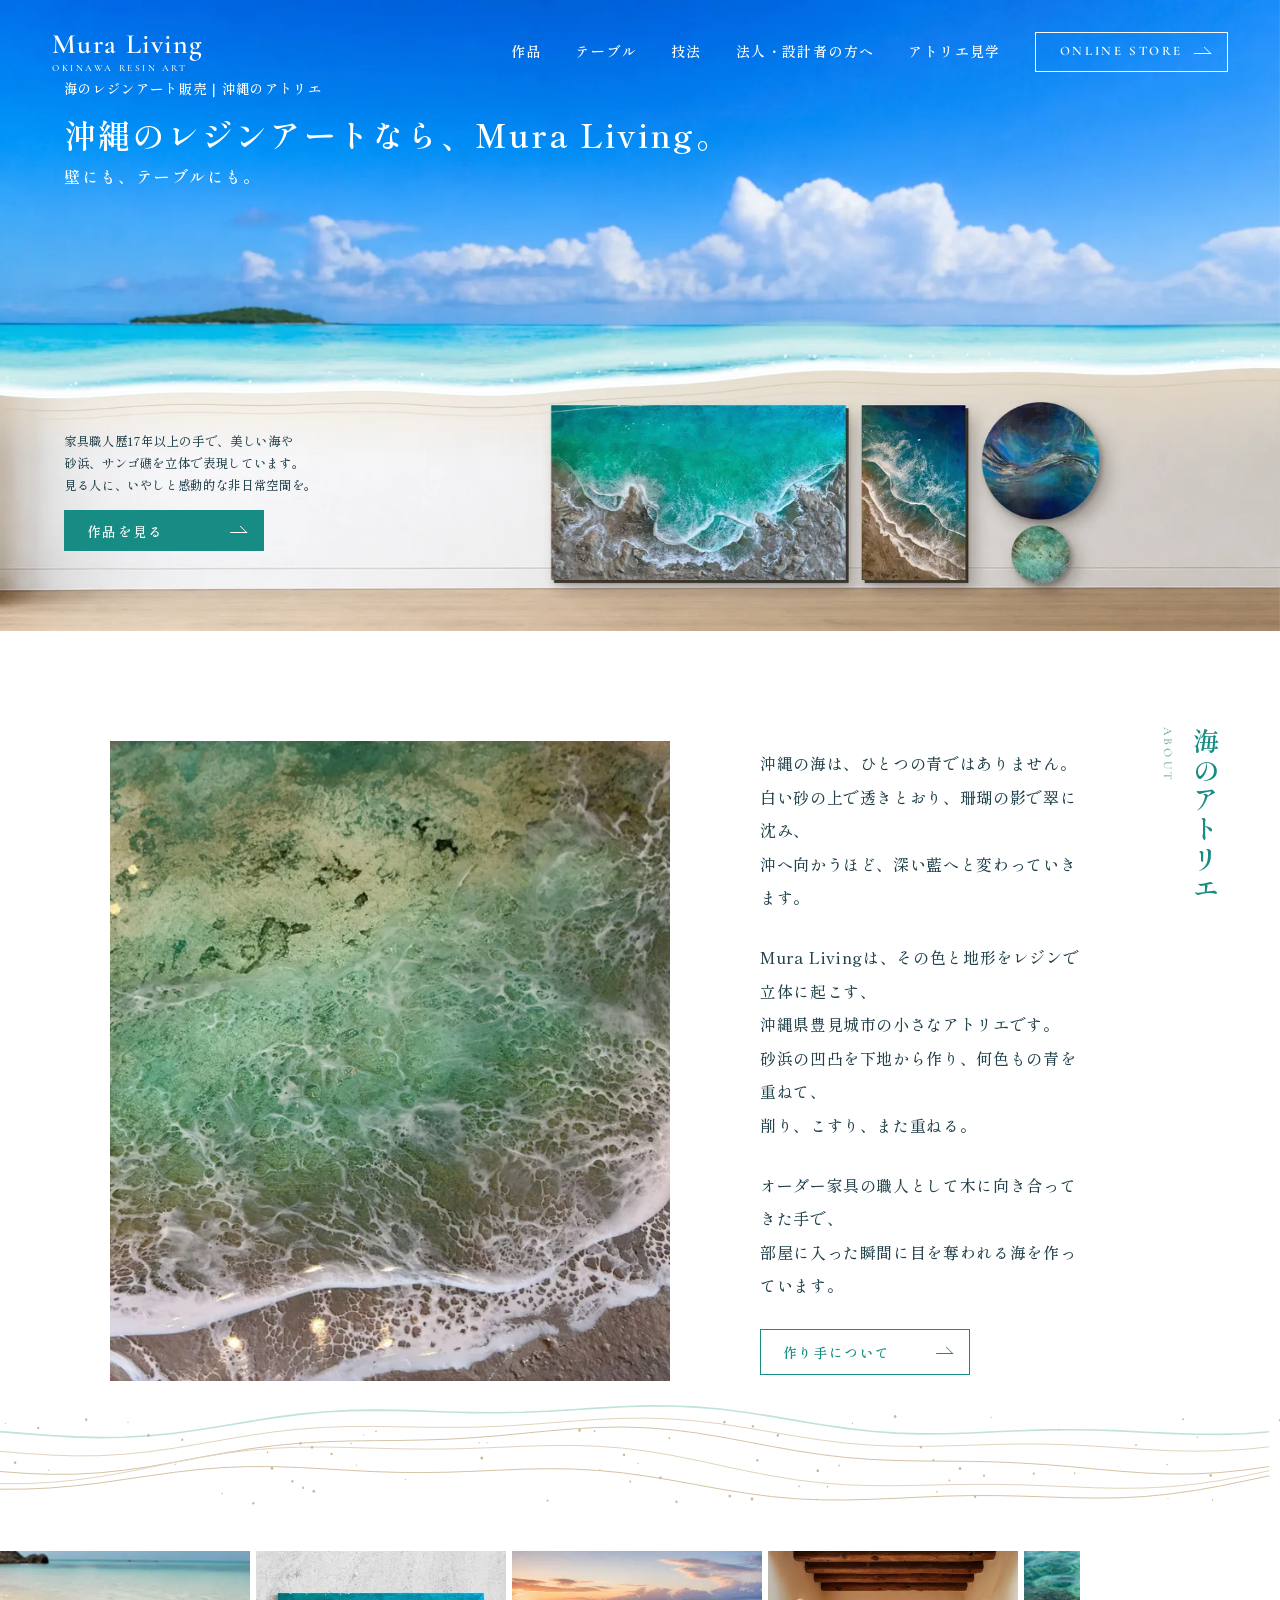
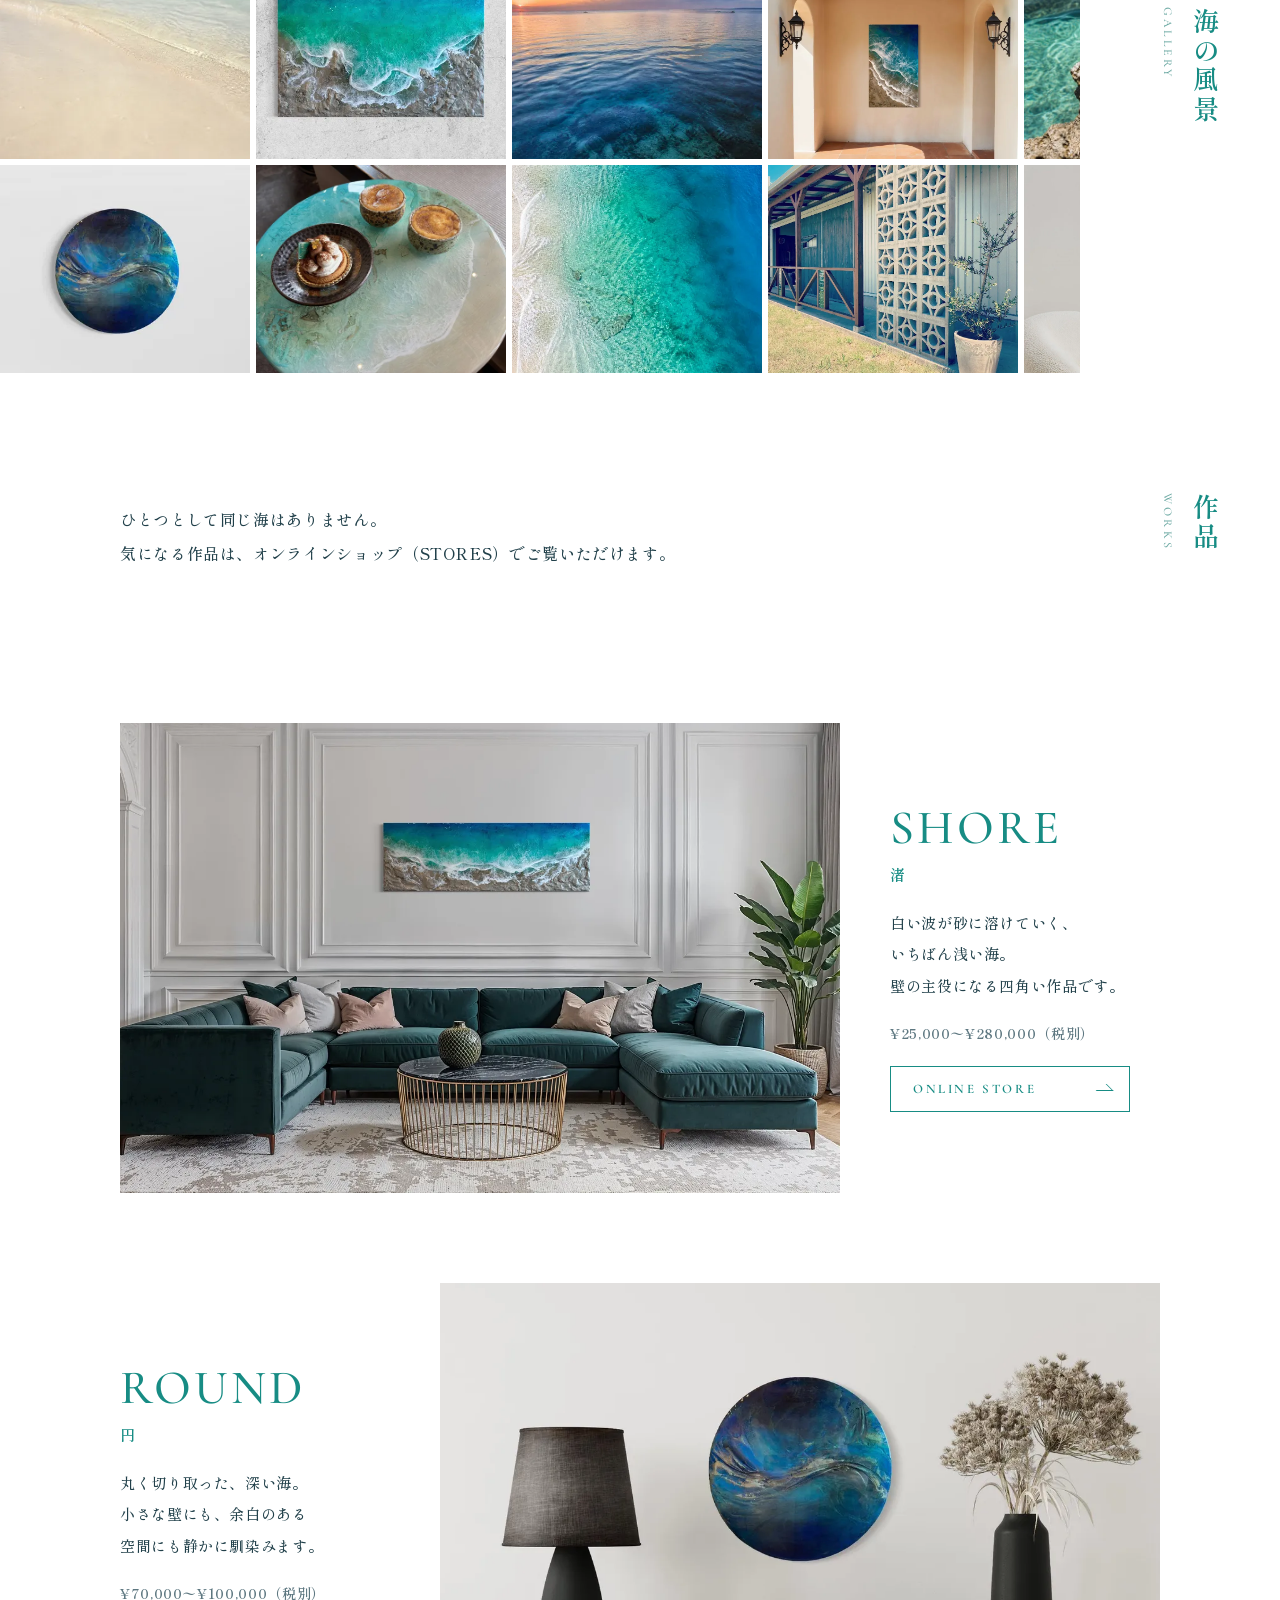
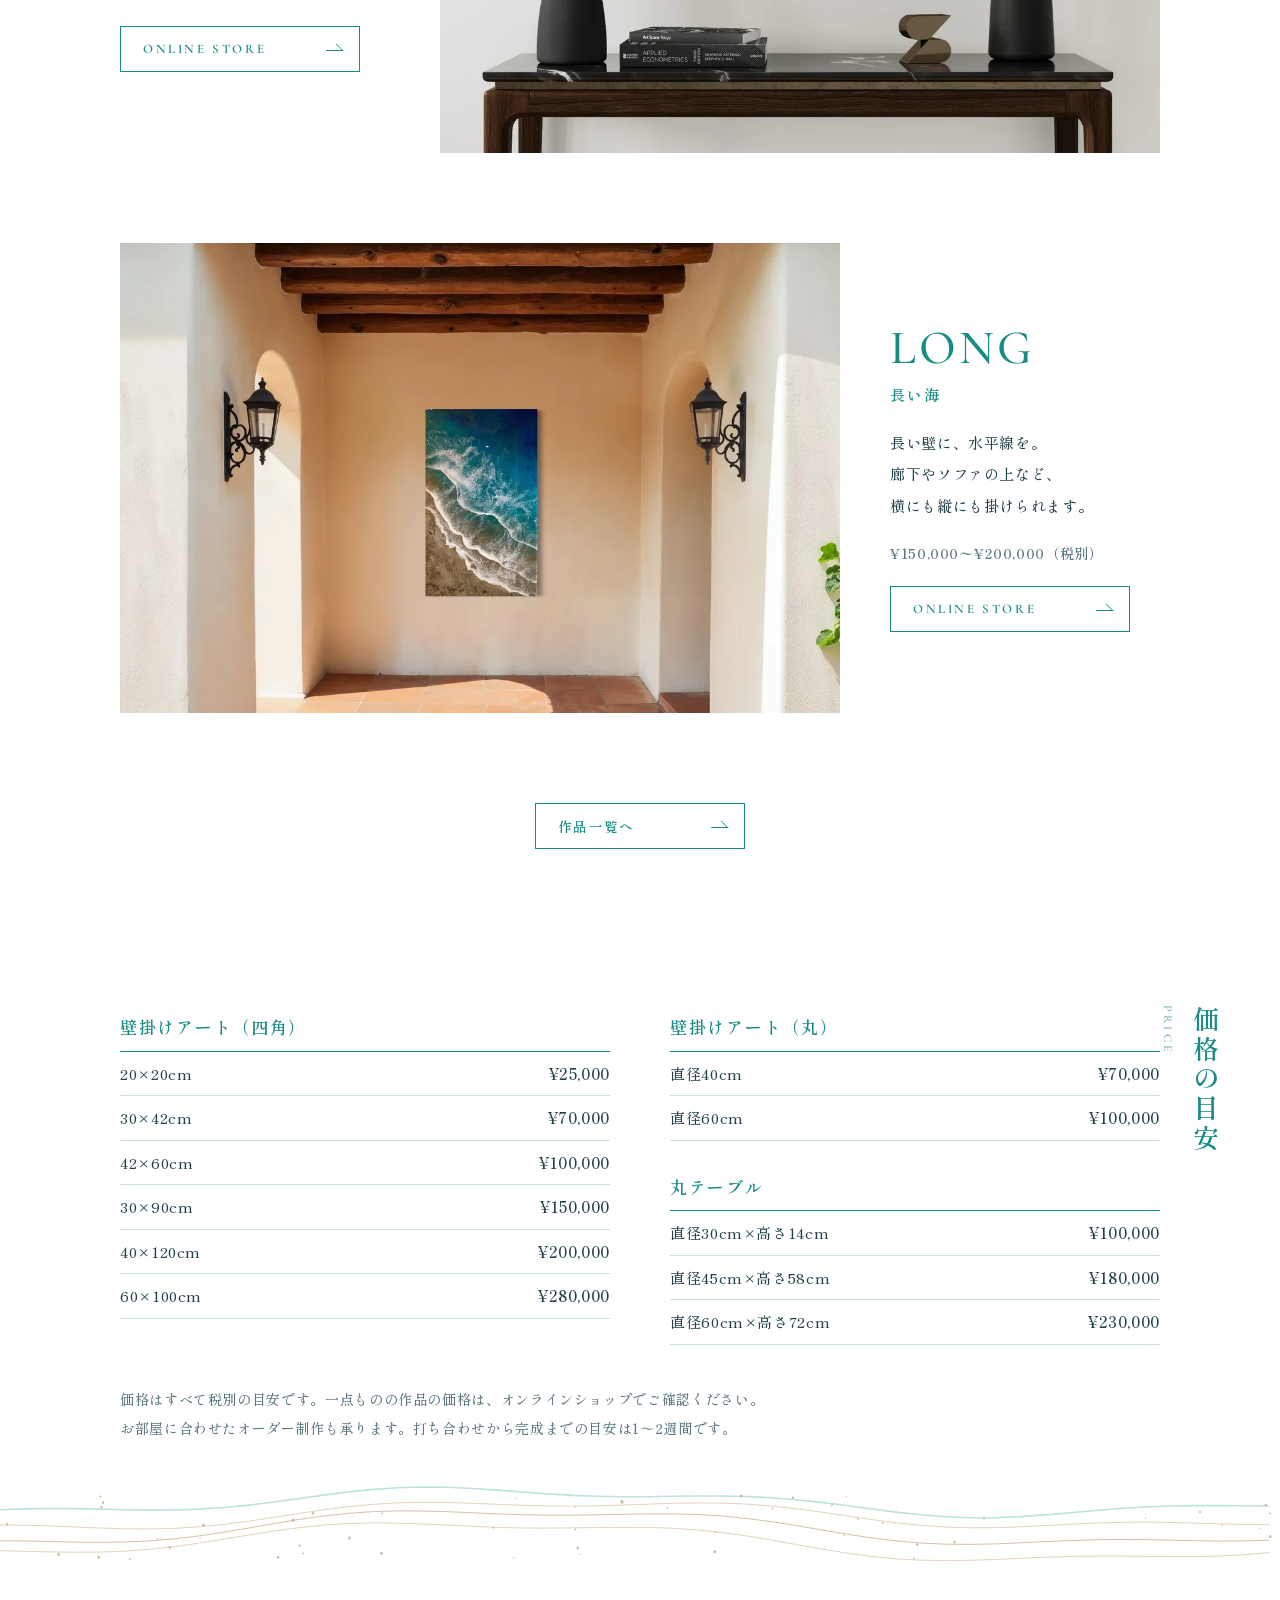
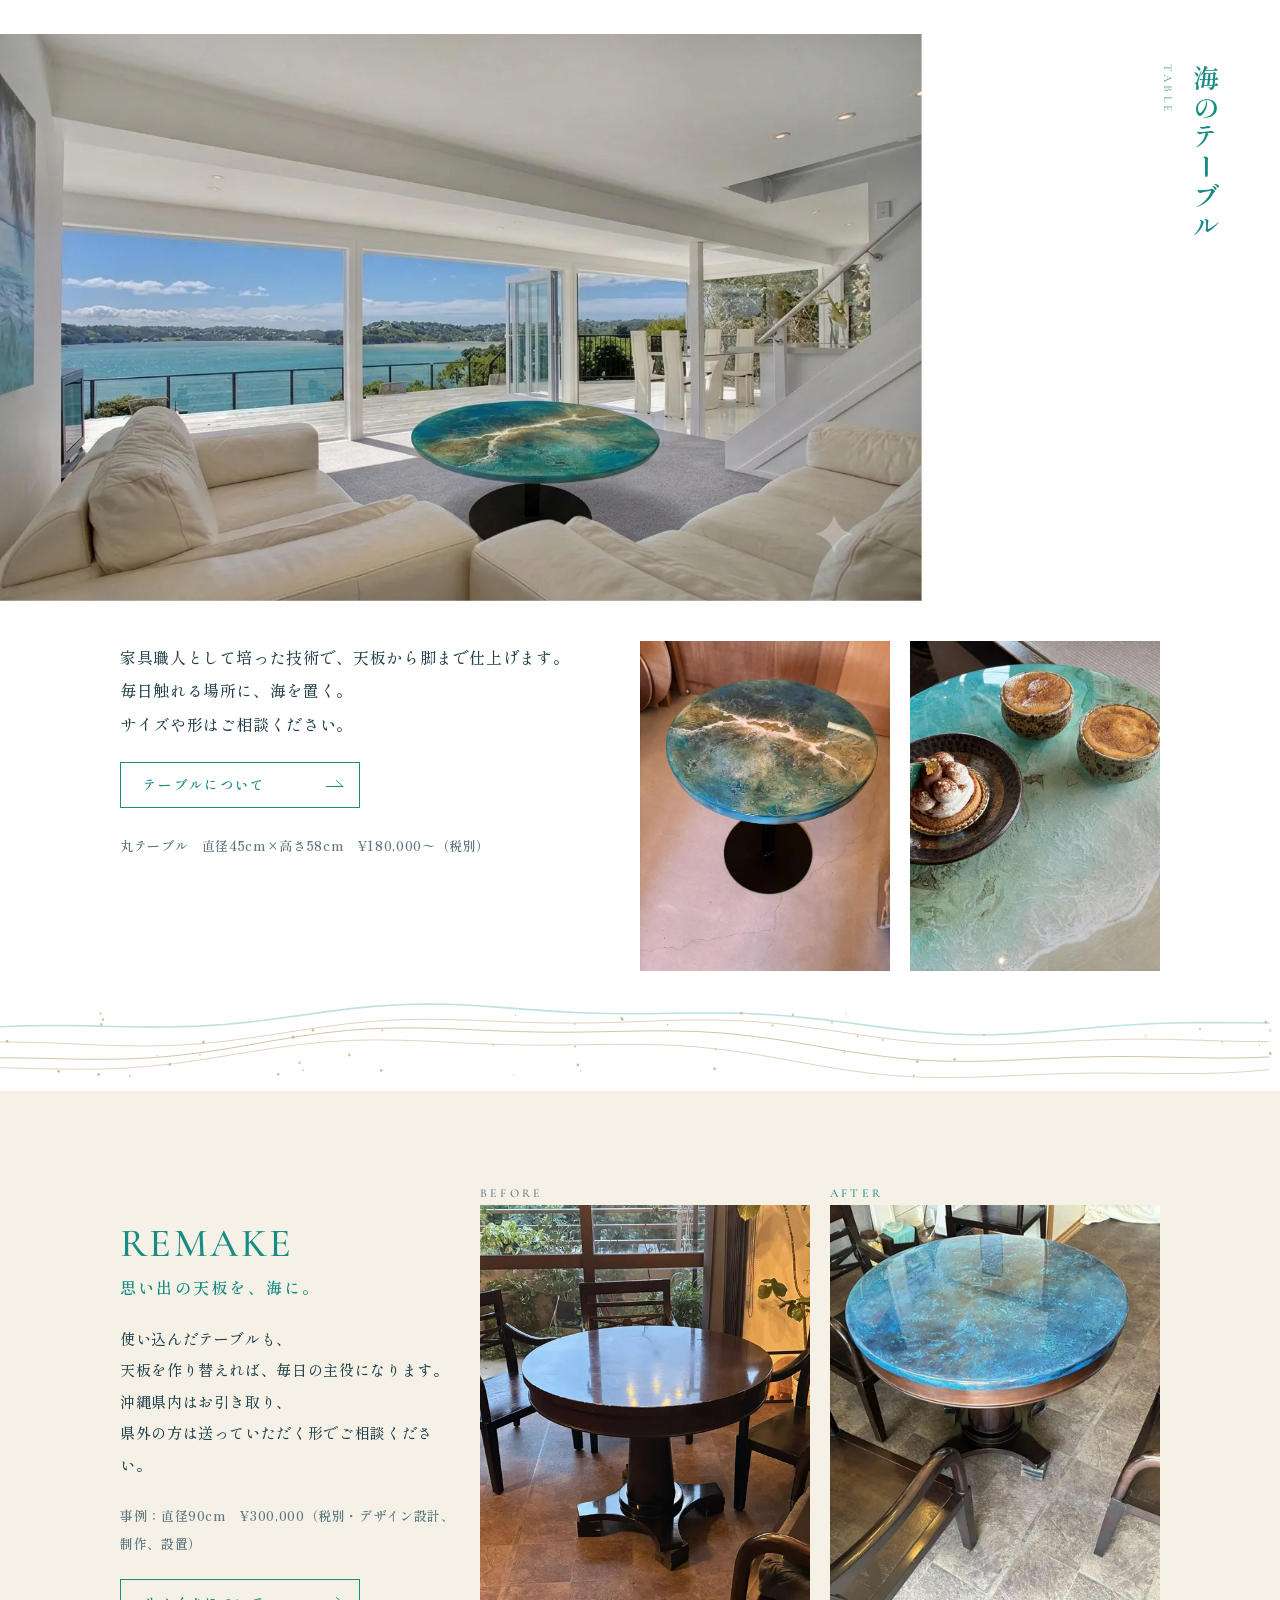
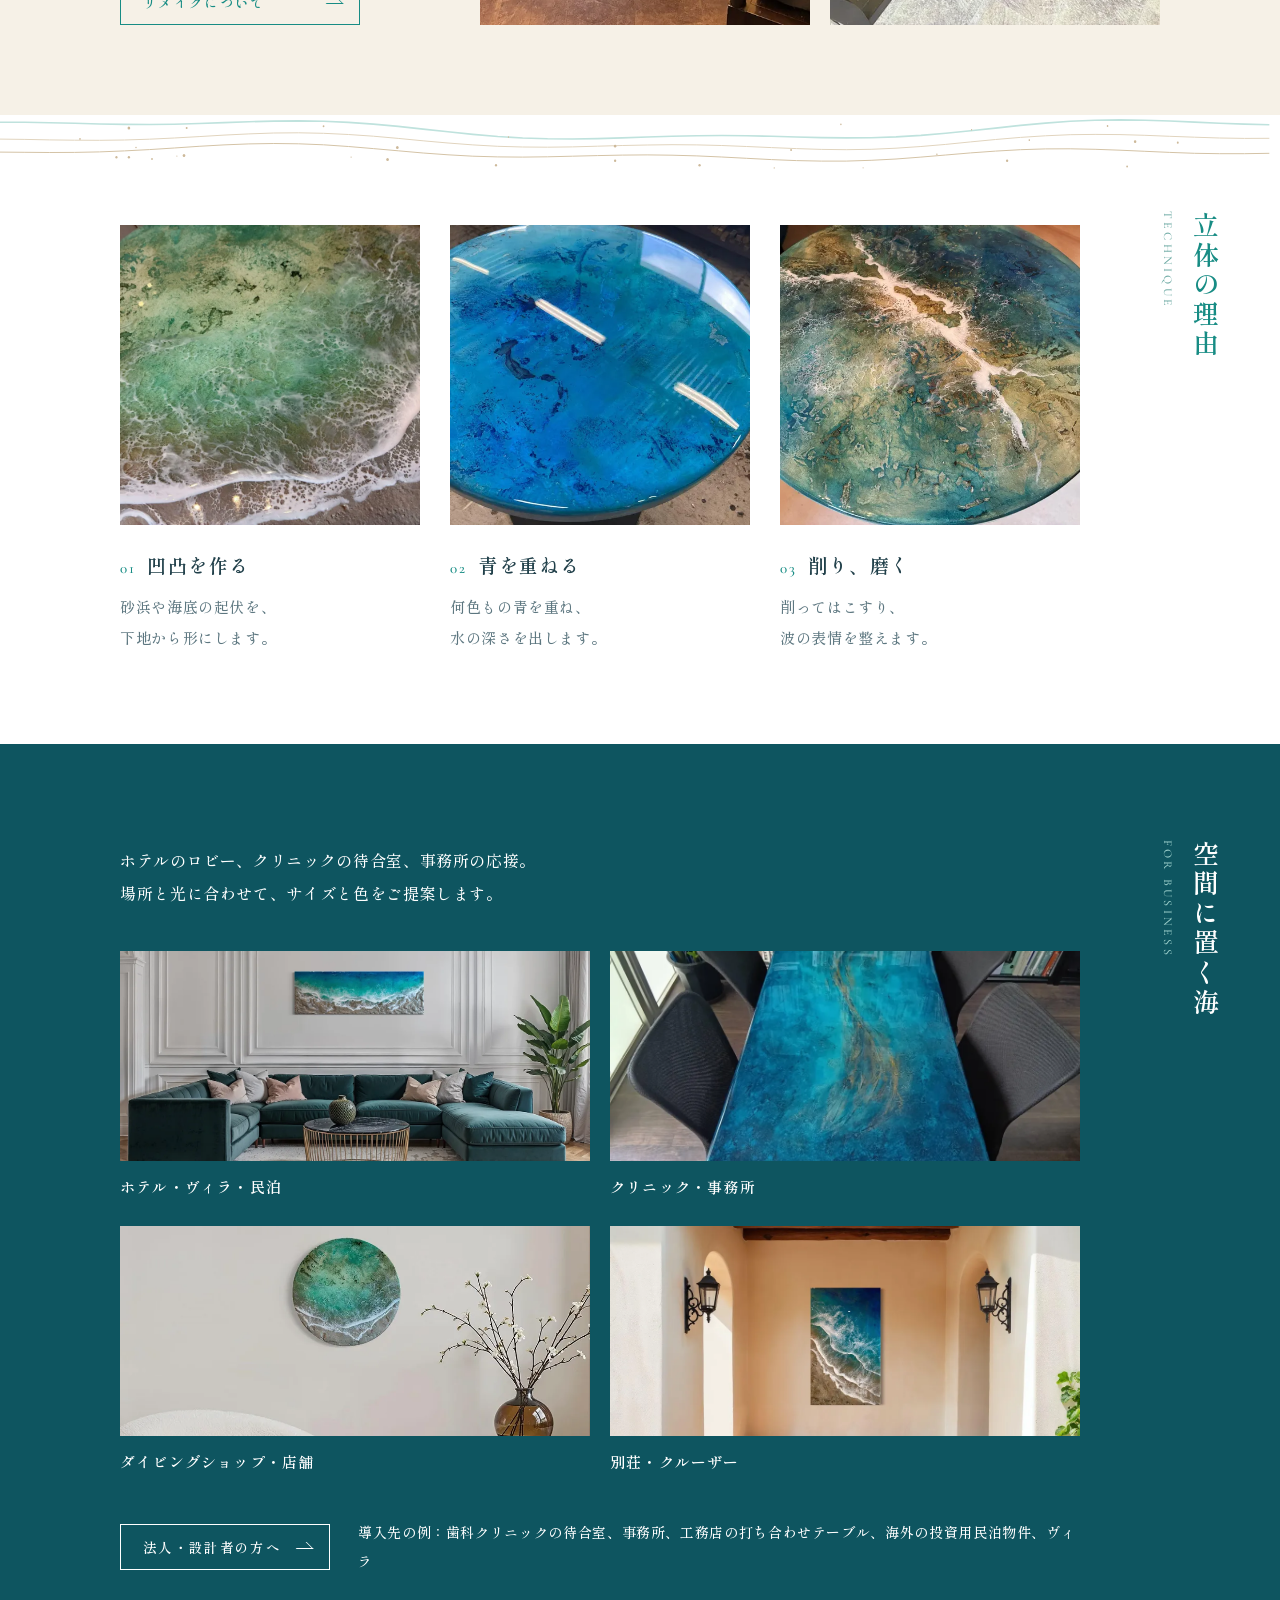
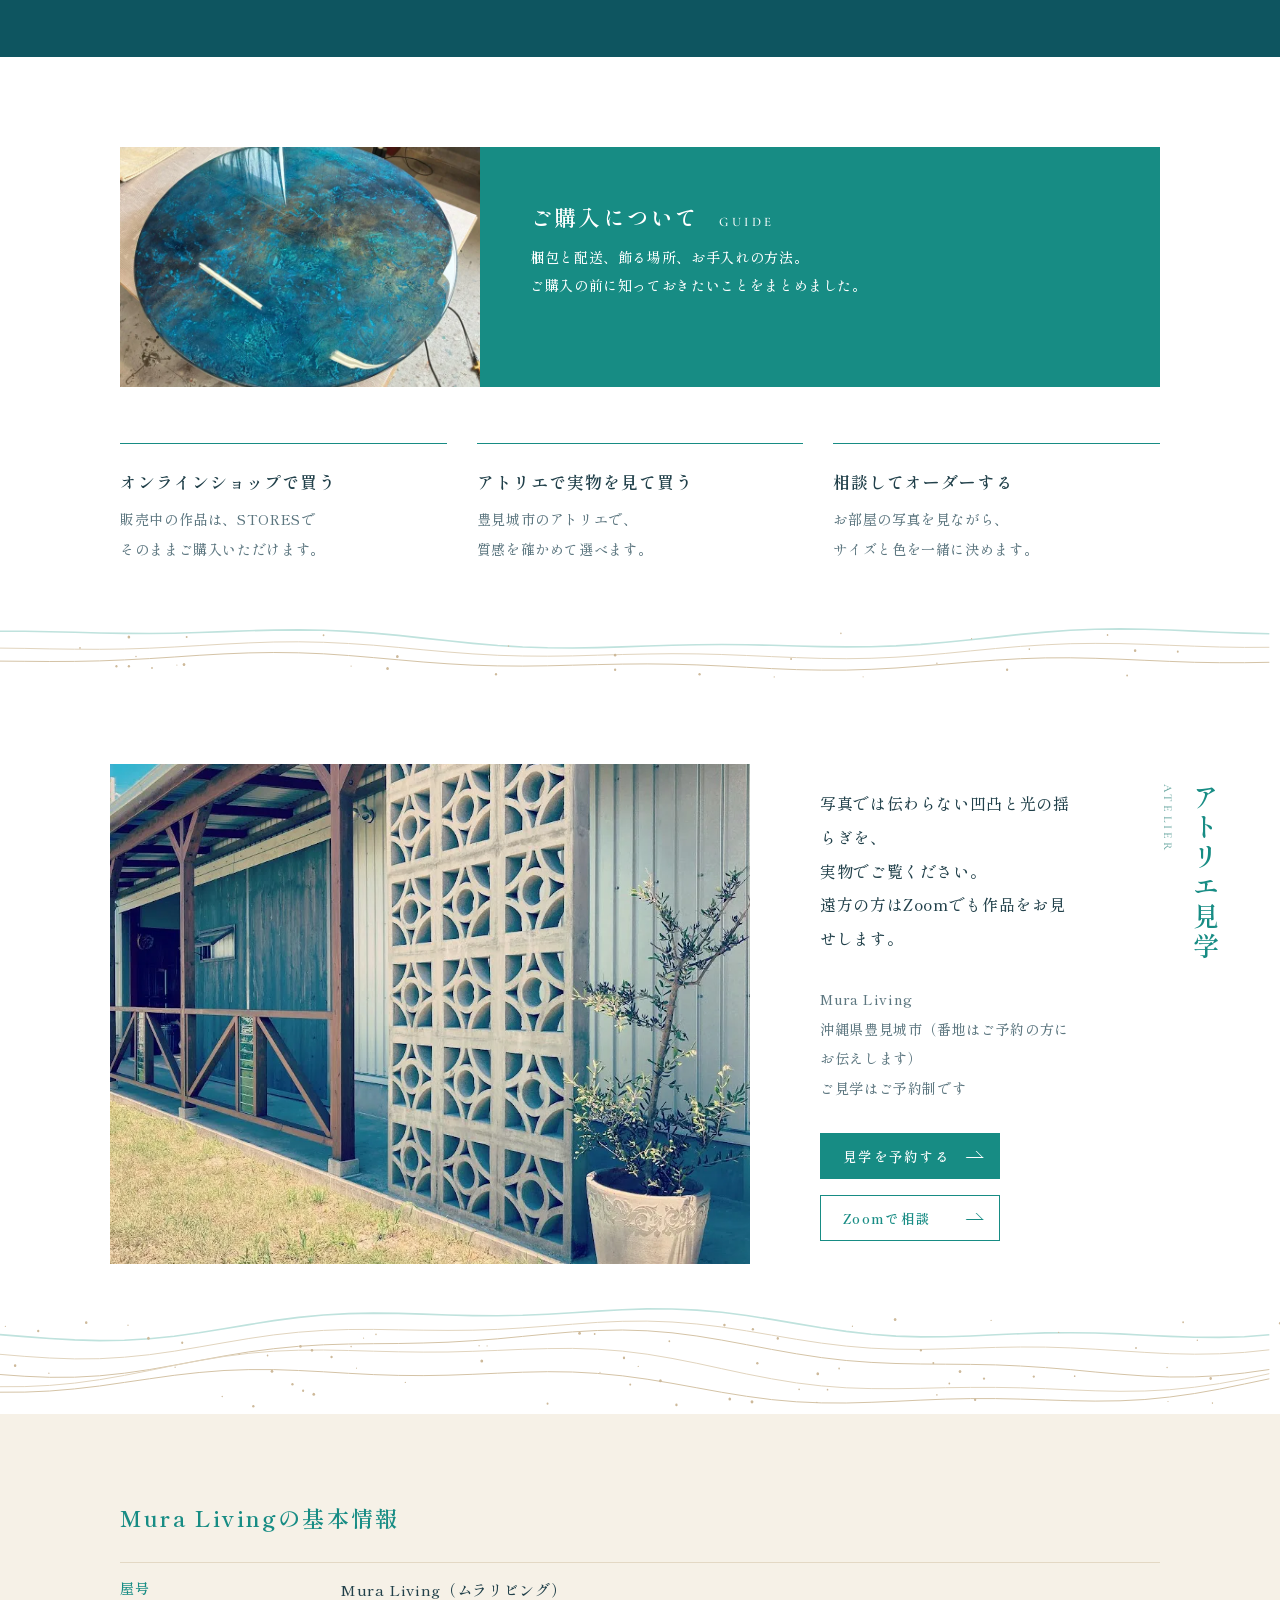
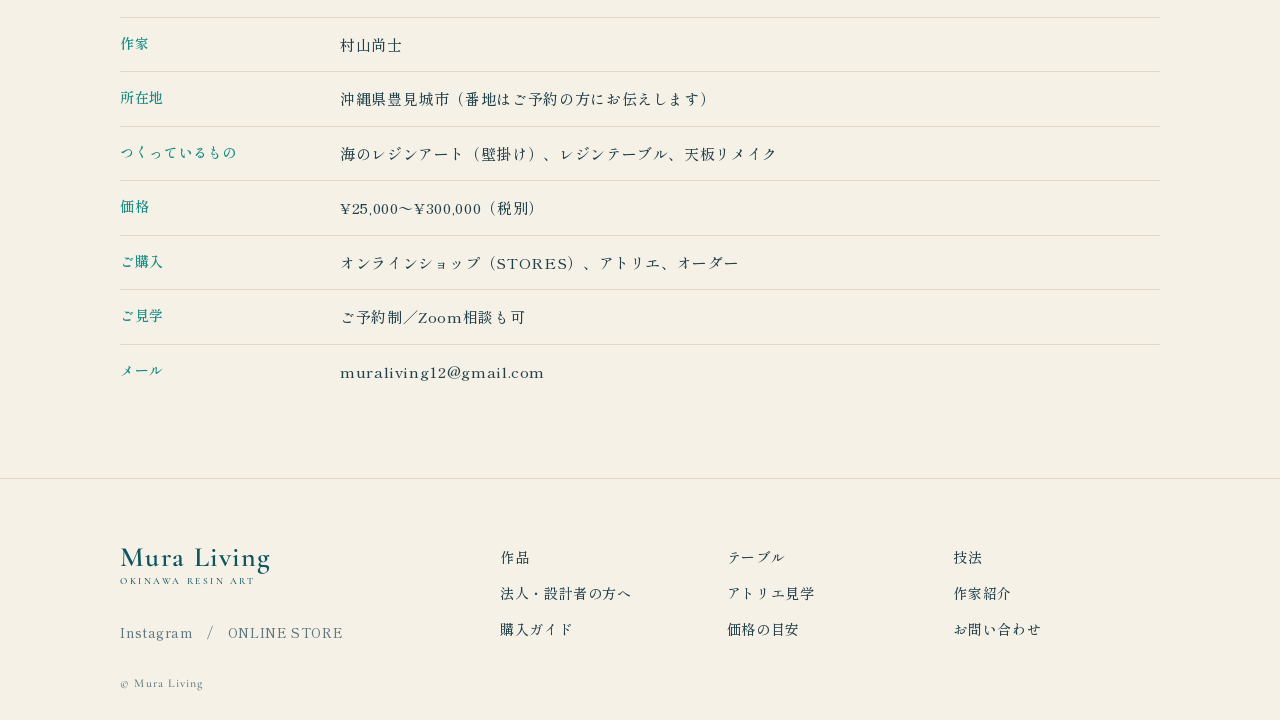
==== commit 587f57be: "丸い作品の写真：椅子とテーブルの脚が不自然なので下を切った Co-Authored-By: Claude Opus 5.5 <noreply@anthropic.com>" ====
--- a/index.html
+++ b/index.html
@@ -60,8 +60,8 @@
       <img src="assets/img/g-a2-wave.webp" alt="" loading="lazy"><img src="assets/img/image8.webp" alt="" loading="lazy"><img src="assets/img/g-a3-reef.webp" alt="" loading="lazy"><img src="assets/img/image33.webp" alt="" loading="lazy"><img src="assets/img/g-a4-rock.webp" alt="" loading="lazy">
     </div></div>
     <div class="loop loop--r"><div class="loop__track">
-      <img src="assets/img/image14.webp" alt="" loading="lazy"><img src="assets/img/image26.webp" alt="" loading="lazy"><img src="assets/img/g-a1-sea.webp" alt="" loading="lazy"><img src="assets/img/image10.webp" alt="" loading="lazy"><img src="assets/img/image21.webp" alt="" loading="lazy">
-      <img src="assets/img/image14.webp" alt="" loading="lazy"><img src="assets/img/image26.webp" alt="" loading="lazy"><img src="assets/img/g-a1-sea.webp" alt="" loading="lazy"><img src="assets/img/image10.webp" alt="" loading="lazy"><img src="assets/img/image21.webp" alt="" loading="lazy">
+      <img src="assets/img/image14.webp" alt="" loading="lazy"><img src="assets/img/image26.webp" alt="" loading="lazy"><img src="assets/img/g-a1-sea.webp" alt="" loading="lazy"><img src="assets/img/image10.webp" alt="" loading="lazy"><img src="assets/img/image21.webp?v=2" alt="" loading="lazy">
+      <img src="assets/img/image14.webp" alt="" loading="lazy"><img src="assets/img/image26.webp" alt="" loading="lazy"><img src="assets/img/g-a1-sea.webp" alt="" loading="lazy"><img src="assets/img/image10.webp" alt="" loading="lazy"><img src="assets/img/image21.webp?v=2" alt="" loading="lazy">
     </div></div>
   </div>
   <h2 class="vhead">海の風景<span>GALLERY</span></h2>
@@ -140,7 +140,7 @@
     <ul class="biz__list reveal">
       <li><img src="assets/img/image5.webp" alt="" loading="lazy">ホテル・ヴィラ・民泊</li>
       <li><img src="assets/img/image25.webp" alt="" loading="lazy">クリニック・事務所</li>
-      <li><img src="assets/img/image21.webp" alt="" loading="lazy">ダイビングショップ・店舗</li>
+      <li><img src="assets/img/image21.webp?v=2" alt="" loading="lazy">ダイビングショップ・店舗</li>
       <li><img src="assets/img/image33.webp" alt="" loading="lazy">別荘・クルーザー</li>
     </ul>
     <div class="biz__foot reveal"><a class="btn btn--w" href="#contact">法人・設計者の方へ</a><p>導入先の例：歯科クリニックの待合室、事務所、工務店の打ち合わせテーブル、海外の投資用民泊物件、ヴィラ</p></div>
